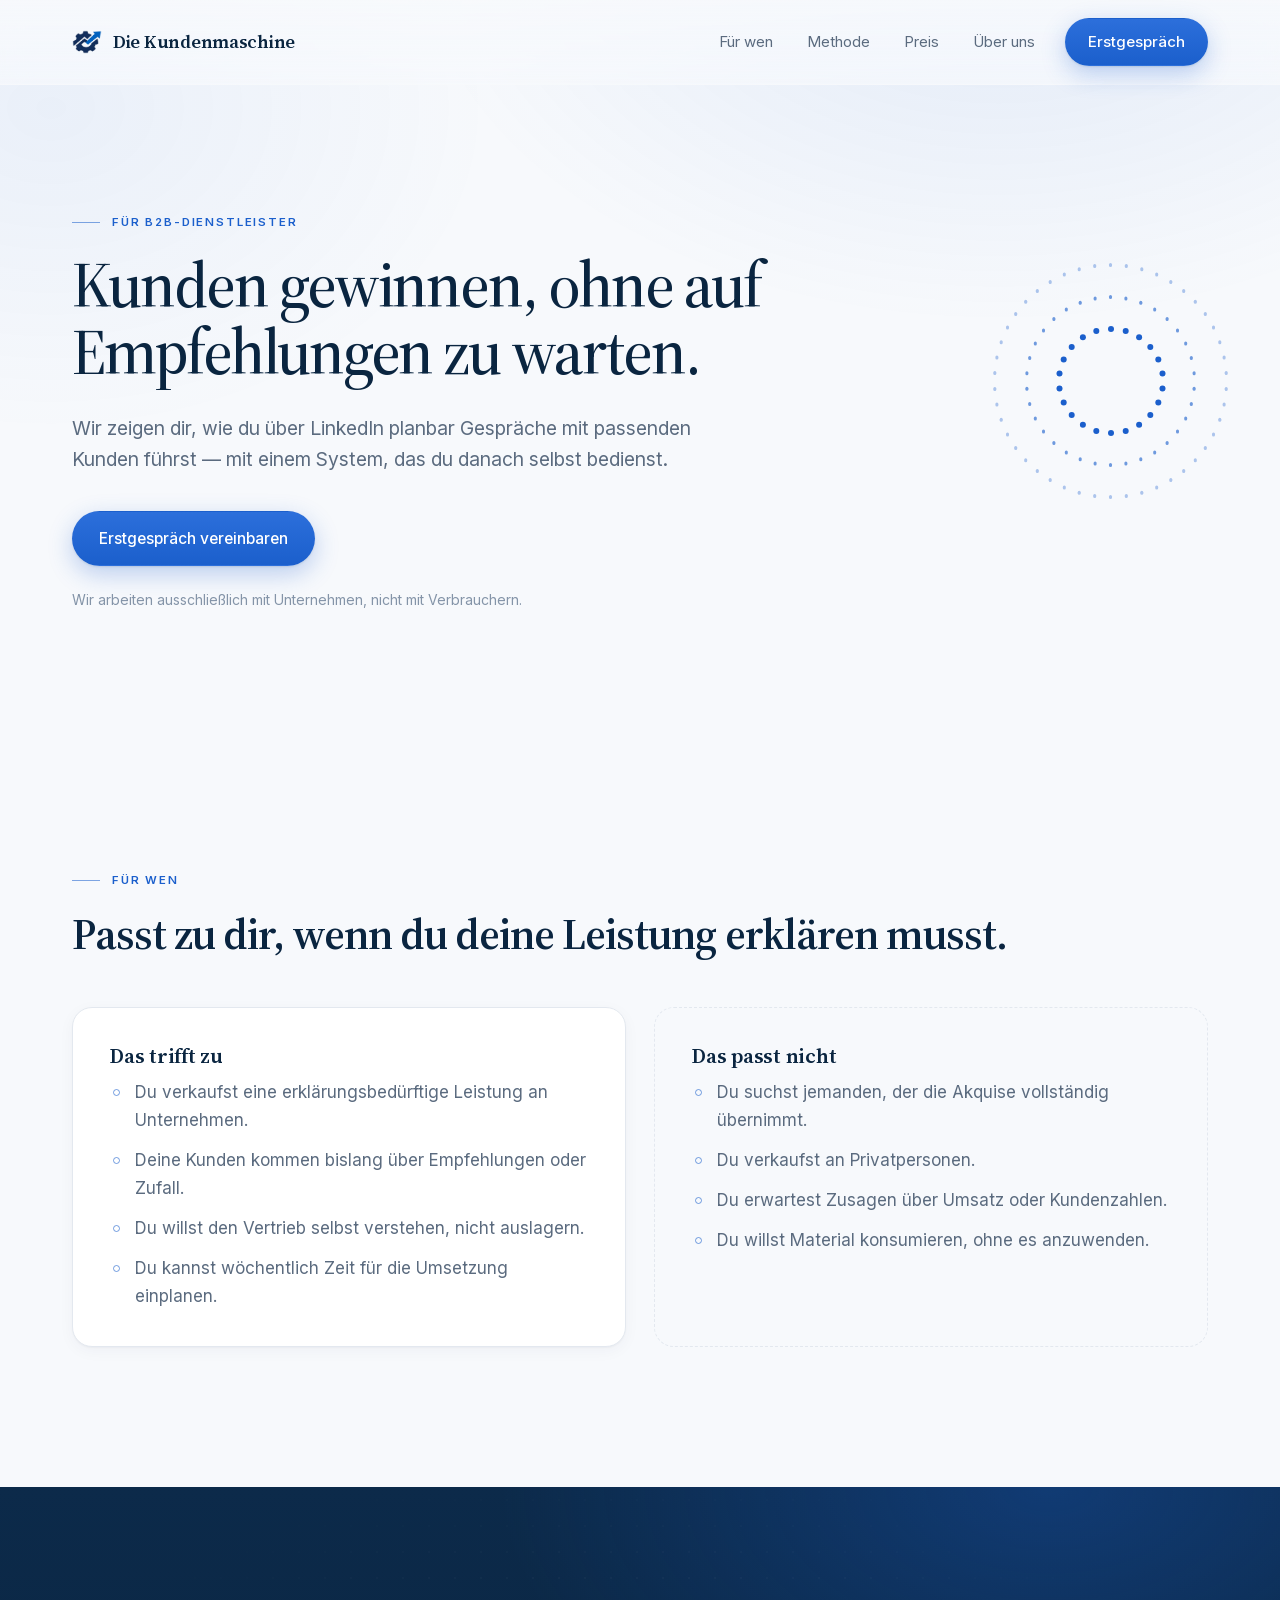
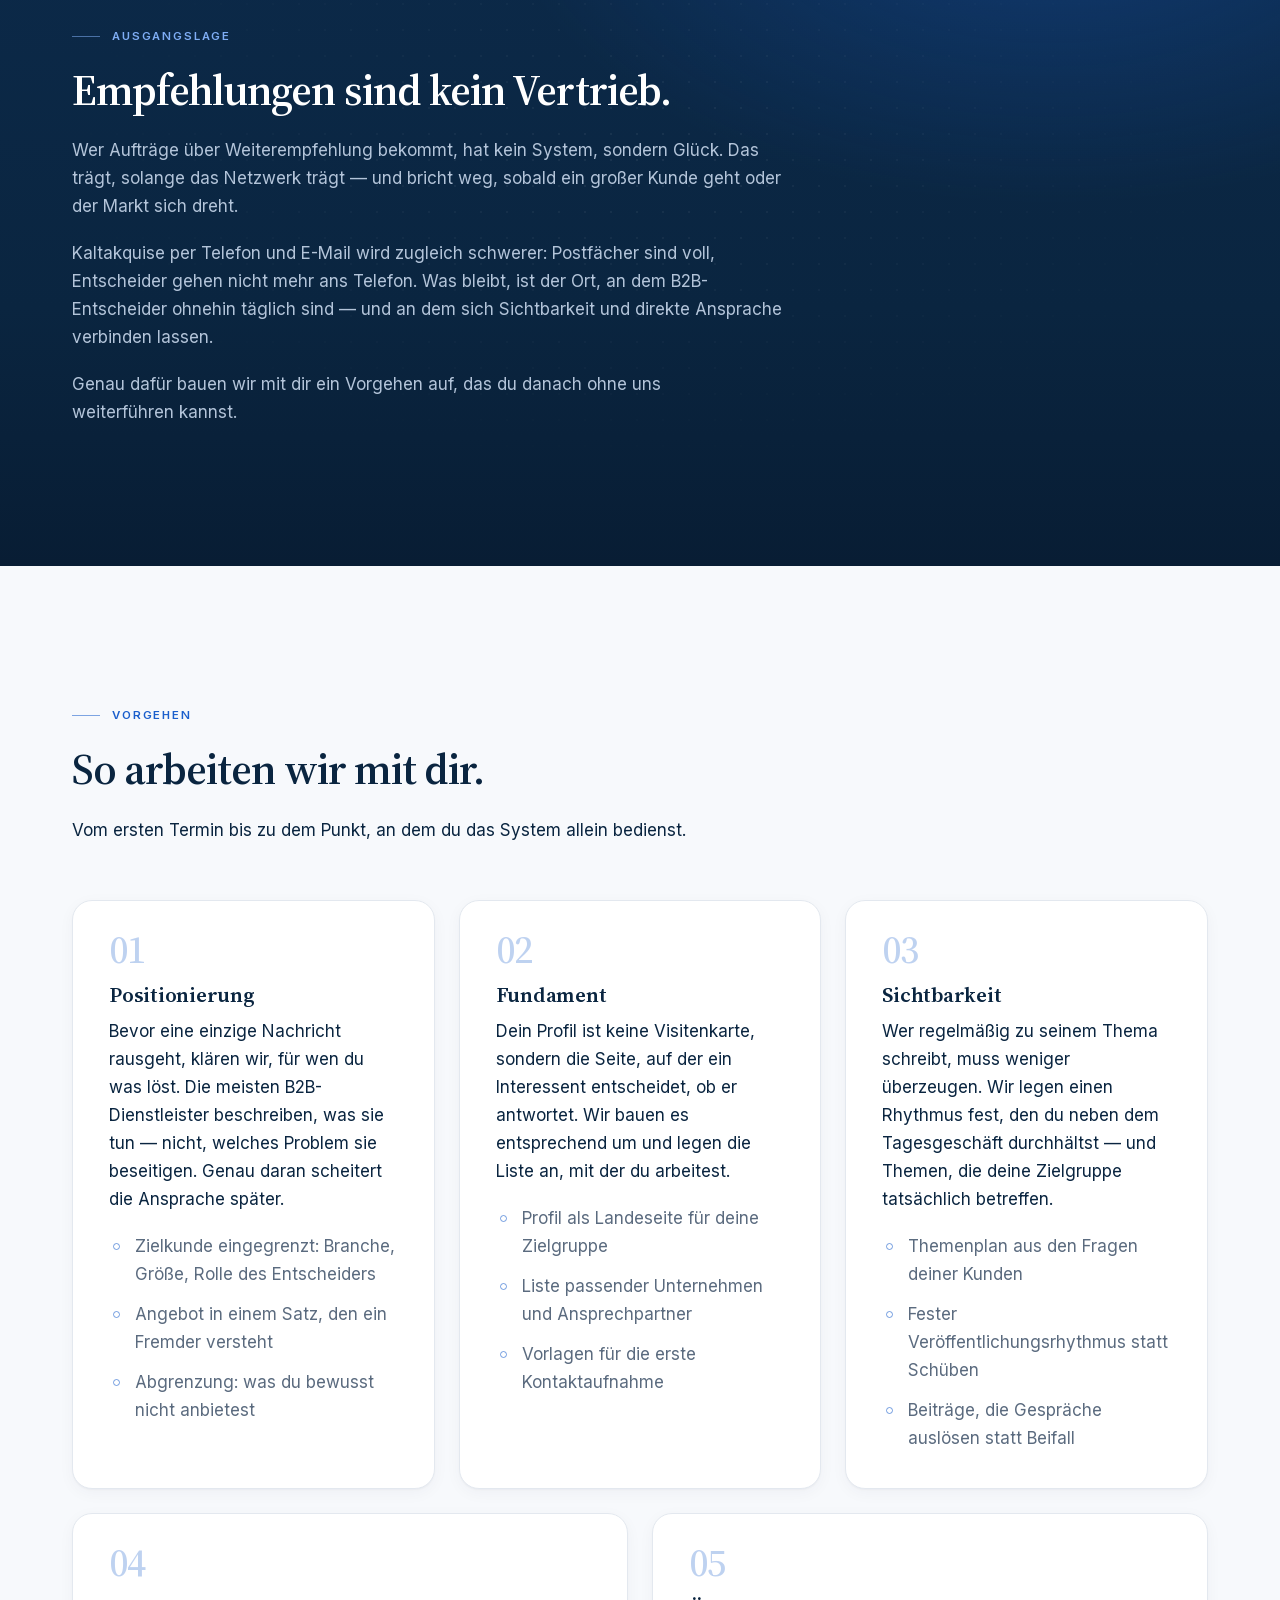
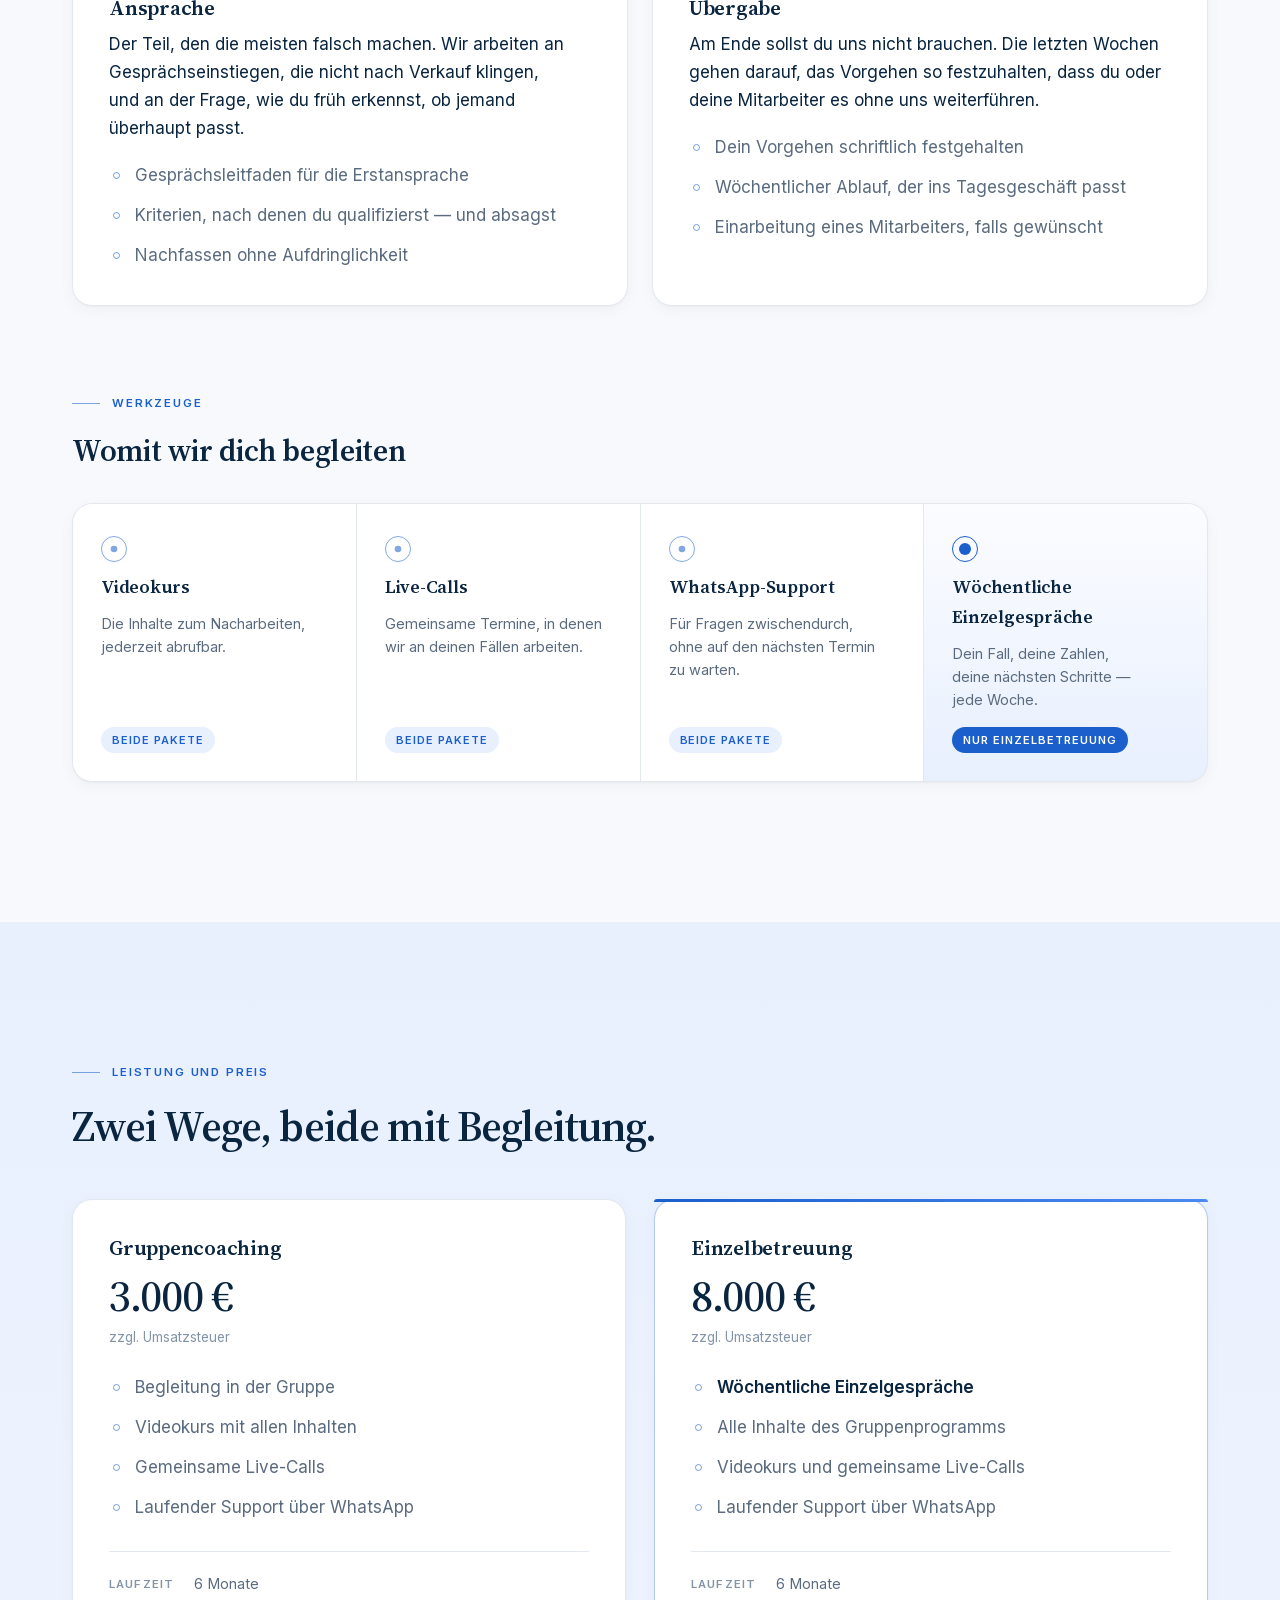
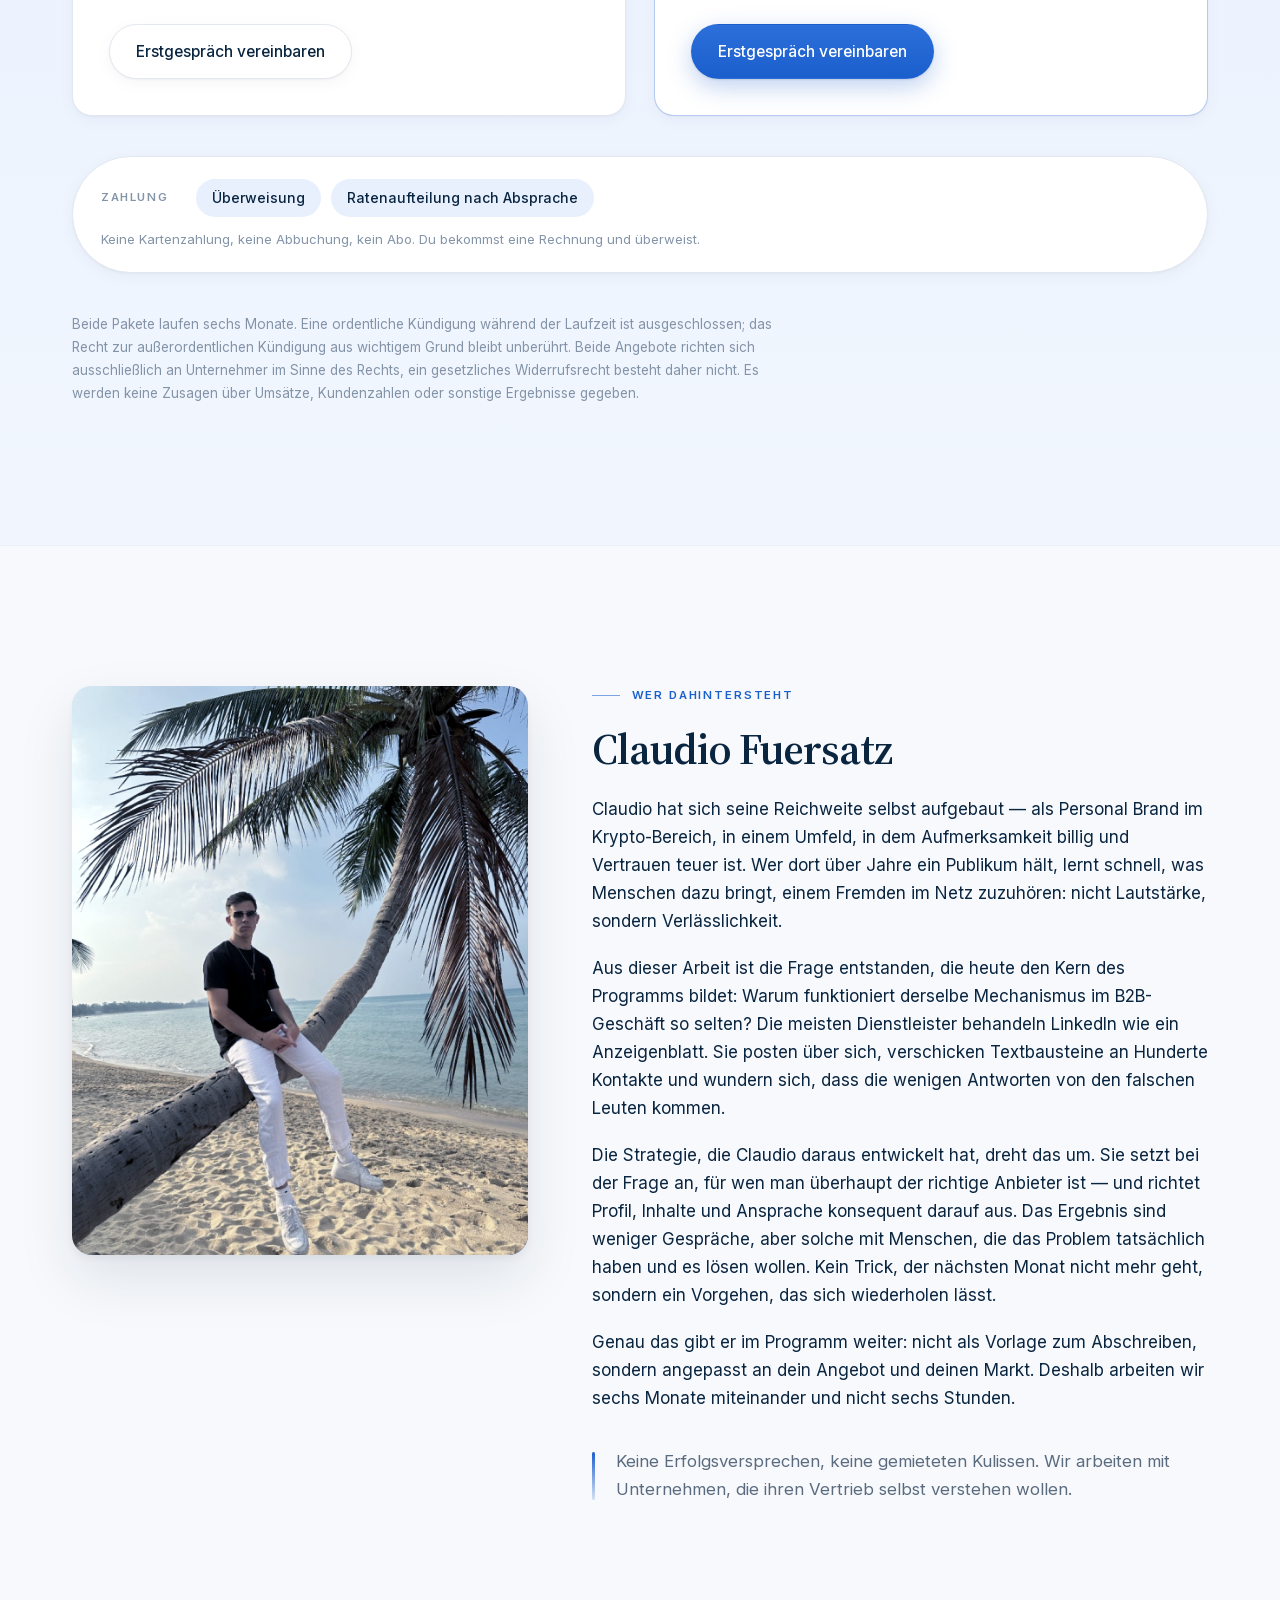
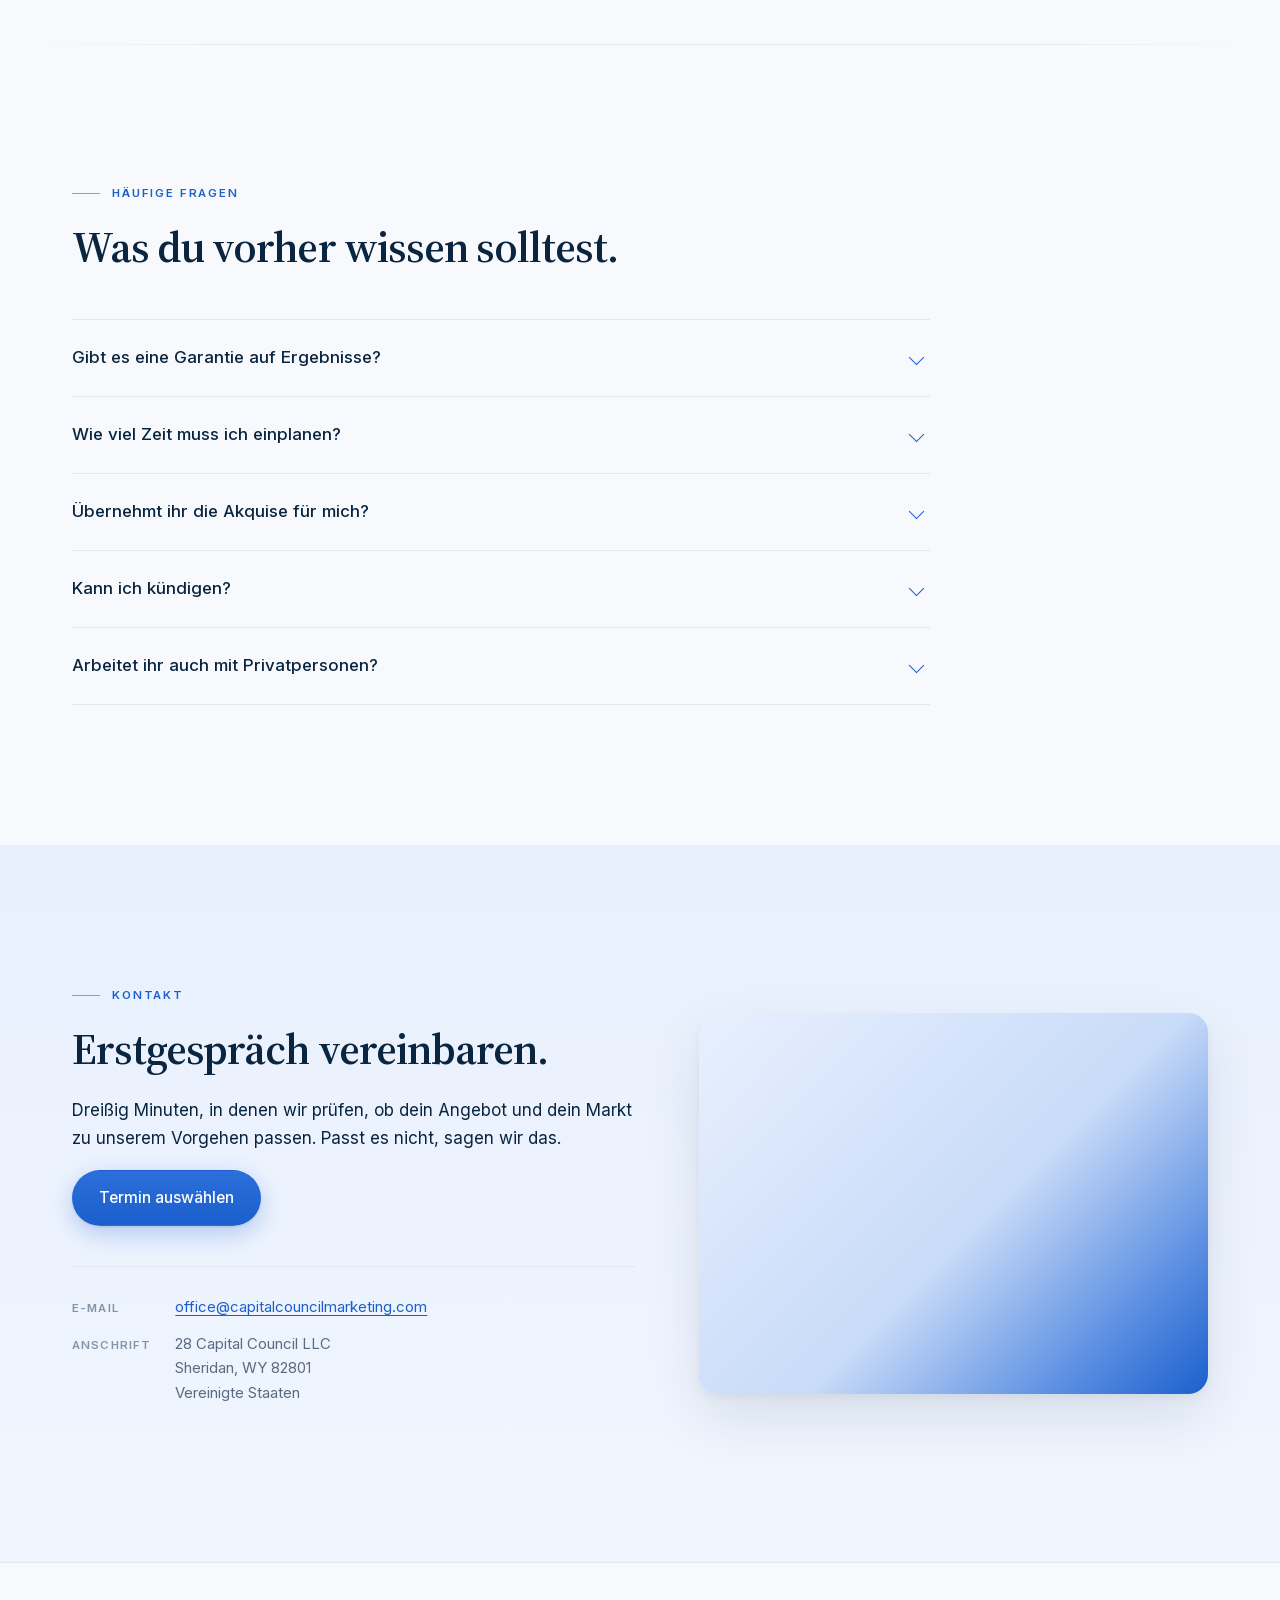
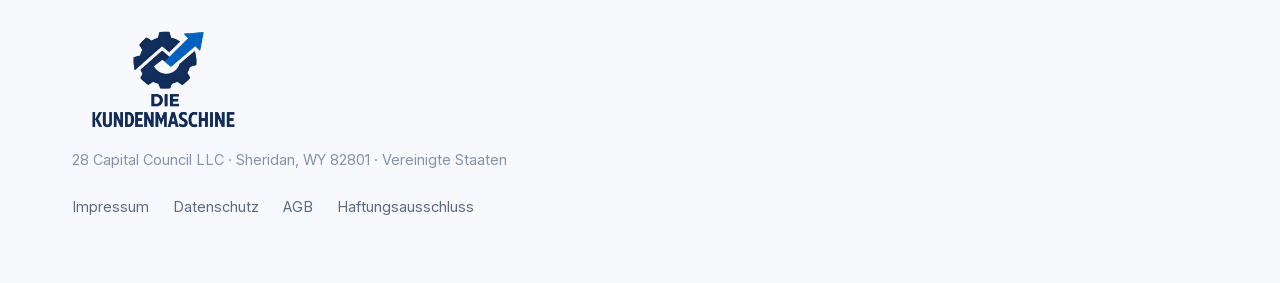
==== index.html @ e787b1be "Favicon aus dem Logo-Zahnrad bauen Statt des blauen Platzhalter-Quadrats jetzt das Zahnrad auf weiße" ====
<!DOCTYPE html>
<html lang="de">
<head>
<meta charset="utf-8">
<meta name="viewport" content="width=device-width, initial-scale=1.0">
<title>Die Kundenmaschine | Kunden über LinkedIn für B2B-Dienstleister</title>
<meta name="description" content="Wir zeigen B2B-Dienstleistern, Beratungen und Agenturen, wie sie über LinkedIn planbar Kunden gewinnen — als Gruppencoaching oder in der Einzelbetreuung.">
<link rel="icon" type="image/png" href="assets/img/favicon.png">
<link rel="apple-touch-icon" href="assets/img/apple-touch-icon.png">
<link rel="stylesheet" href="styles.css">
</head>
<body>

<header class="kopf">
  <div class="container kopf__inner">
    <a class="marke" href="/"><img class="marke__zeichen" src="assets/img/logo.png" alt="" width="314" height="260">Die Kundenmaschine</a>
    <nav class="nav">
      <a href="#fuer-wen">Für wen</a>
      <a href="#methode">Methode</a>
      <a href="#preis">Preis</a>
      <a href="#ueber-uns">Über uns</a>
      <a class="knopf knopf-primaer" href="#kontakt">Erstgespräch</a>
    </nav>
  </div>
</header>

<main>
  <section class="hero">
    <div class="container">
      <span class="hero__ring" aria-hidden="true"></span>
      <div class="hero__inner">
        <span class="label">Für B2B-Dienstleister</span>
        <h1>Kunden gewinnen, ohne auf Empfehlungen zu warten.</h1>
        <p class="hero__lead">Wir zeigen dir, wie du über LinkedIn planbar Gespräche mit
        passenden Kunden führst — mit einem System, das du danach selbst bedienst.</p>
        <a class="knopf knopf-primaer" href="#kontakt">Erstgespräch vereinbaren</a>
        <p class="hero__hinweis">Wir arbeiten ausschließlich mit Unternehmen, nicht mit
        Verbrauchern.</p>
      </div>
    </div>
  </section>

  <section class="abschnitt" id="fuer-wen">
    <div class="container">
      <span class="label">Für wen</span>
      <h2>Passt zu dir, wenn du deine Leistung erklären musst.</h2>
      <div class="raster-2">
        <div class="karte">
          <h3>Das trifft zu</h3>
          <ul class="liste">
            <li>Du verkaufst eine erklärungsbedürftige Leistung an Unternehmen.</li>
            <li>Deine Kunden kommen bislang über Empfehlungen oder Zufall.</li>
            <li>Du willst den Vertrieb selbst verstehen, nicht auslagern.</li>
            <li>Du kannst wöchentlich Zeit für die Umsetzung einplanen.</li>
          </ul>
        </div>
        <div class="karte karte--leise">
          <h3>Das passt nicht</h3>
          <ul class="liste">
            <li>Du suchst jemanden, der die Akquise vollständig übernimmt.</li>
            <li>Du verkaufst an Privatpersonen.</li>
            <li>Du erwartest Zusagen über Umsatz oder Kundenzahlen.</li>
            <li>Du willst Material konsumieren, ohne es anzuwenden.</li>
          </ul>
        </div>
      </div>
    </div>
  </section>

  <section class="abschnitt abschnitt--dunkel">
    <div class="container">
      <span class="label">Ausgangslage</span>
      <h2>Empfehlungen sind kein Vertrieb.</h2>
      <p>Wer Aufträge über Weiterempfehlung bekommt, hat kein System, sondern Glück. Das
      trägt, solange das Netzwerk trägt — und bricht weg, sobald ein großer Kunde geht oder
      der Markt sich dreht.</p>
      <p>Kaltakquise per Telefon und E-Mail wird zugleich schwerer: Postfächer sind voll,
      Entscheider gehen nicht mehr ans Telefon. Was bleibt, ist der Ort, an dem
      B2B-Entscheider ohnehin täglich sind — und an dem sich Sichtbarkeit und direkte
      Ansprache verbinden lassen.</p>
      <p>Genau dafür bauen wir mit dir ein Vorgehen auf, das du danach ohne uns
      weiterführen kannst.</p>
    </div>
  </section>

  <section class="abschnitt" id="methode">
    <div class="container">
      <span class="label">Vorgehen</span>
      <h2>So arbeiten wir mit dir.</h2>
      <p>Vom ersten Termin bis zu dem Punkt, an dem du das System allein bedienst.</p>
      <div class="phasen">
        <article class="karte phase">
          <span class="phase__nr">01</span>
          <h3>Positionierung</h3>
          <p>Bevor eine einzige Nachricht rausgeht, klären wir, für wen du was löst. Die
          meisten B2B-Dienstleister beschreiben, was sie tun — nicht, welches Problem sie
          beseitigen. Genau daran scheitert die Ansprache später.</p>
          <ul class="liste">
            <li>Zielkunde eingegrenzt: Branche, Größe, Rolle des Entscheiders</li>
            <li>Angebot in einem Satz, den ein Fremder versteht</li>
            <li>Abgrenzung: was du bewusst nicht anbietest</li>
          </ul>
        </article>
        <article class="karte phase">
          <span class="phase__nr">02</span>
          <h3>Fundament</h3>
          <p>Dein Profil ist keine Visitenkarte, sondern die Seite, auf der ein Interessent
          entscheidet, ob er antwortet. Wir bauen es entsprechend um und legen die Liste
          an, mit der du arbeitest.</p>
          <ul class="liste">
            <li>Profil als Landeseite für deine Zielgruppe</li>
            <li>Liste passender Unternehmen und Ansprechpartner</li>
            <li>Vorlagen für die erste Kontaktaufnahme</li>
          </ul>
        </article>
        <article class="karte phase">
          <span class="phase__nr">03</span>
          <h3>Sichtbarkeit</h3>
          <p>Wer regelmäßig zu seinem Thema schreibt, muss weniger überzeugen. Wir legen
          einen Rhythmus fest, den du neben dem Tagesgeschäft durchhältst — und Themen,
          die deine Zielgruppe tatsächlich betreffen.</p>
          <ul class="liste">
            <li>Themenplan aus den Fragen deiner Kunden</li>
            <li>Fester Veröffentlichungsrhythmus statt Schüben</li>
            <li>Beiträge, die Gespräche auslösen statt Beifall</li>
          </ul>
        </article>
        <article class="karte phase">
          <span class="phase__nr">04</span>
          <h3>Ansprache</h3>
          <p>Der Teil, den die meisten falsch machen. Wir arbeiten an Gesprächseinstiegen,
          die nicht nach Verkauf klingen, und an der Frage, wie du früh erkennst, ob
          jemand überhaupt passt.</p>
          <ul class="liste">
            <li>Gesprächsleitfaden für die Erstansprache</li>
            <li>Kriterien, nach denen du qualifizierst — und absagst</li>
            <li>Nachfassen ohne Aufdringlichkeit</li>
          </ul>
        </article>
        <article class="karte phase">
          <span class="phase__nr">05</span>
          <h3>Übergabe</h3>
          <p>Am Ende sollst du uns nicht brauchen. Die letzten Wochen gehen darauf, das
          Vorgehen so festzuhalten, dass du oder deine Mitarbeiter es ohne uns
          weiterführen.</p>
          <ul class="liste">
            <li>Dein Vorgehen schriftlich festgehalten</li>
            <li>Wöchentlicher Ablauf, der ins Tagesgeschäft passt</li>
            <li>Einarbeitung eines Mitarbeiters, falls gewünscht</li>
          </ul>
        </article>
      </div>
      <div class="begleitung">
        <div class="begleitung__kopf">
          <span class="label">Werkzeuge</span>
          <h3>Womit wir dich begleiten</h3>
        </div>
        <ul class="werkzeuge">
          <li class="werkzeug">
            <span class="werkzeug__mark" aria-hidden="true"></span>
            <h4>Videokurs</h4>
            <p>Die Inhalte zum Nacharbeiten, jederzeit abrufbar.</p>
            <span class="werkzeug__tag">beide Pakete</span>
          </li>
          <li class="werkzeug">
            <span class="werkzeug__mark" aria-hidden="true"></span>
            <h4>Live-Calls</h4>
            <p>Gemeinsame Termine, in denen wir an deinen Fällen arbeiten.</p>
            <span class="werkzeug__tag">beide Pakete</span>
          </li>
          <li class="werkzeug">
            <span class="werkzeug__mark" aria-hidden="true"></span>
            <h4>WhatsApp-Support</h4>
            <p>Für Fragen zwischendurch, ohne auf den nächsten Termin zu warten.</p>
            <span class="werkzeug__tag">beide Pakete</span>
          </li>
          <li class="werkzeug werkzeug--hervor">
            <span class="werkzeug__mark" aria-hidden="true"></span>
            <h4>Wöchentliche Einzelgespräche</h4>
            <p>Dein Fall, deine Zahlen, deine nächsten Schritte — jede Woche.</p>
            <span class="werkzeug__tag">nur Einzelbetreuung</span>
          </li>
        </ul>
      </div>
    </div>
  </section>

  <section class="abschnitt abschnitt--akzent" id="preis">
    <div class="container">
      <span class="label">Leistung und Preis</span>
      <h2>Zwei Wege, beide mit Begleitung.</h2>
      <div class="raster-2">
        <div class="karte paket">
          <h3>Gruppencoaching</h3>
          <p class="paket__preis">3.000 €</p>
          <p class="paket__hinweis">zzgl. Umsatzsteuer</p>
          <ul class="liste">
            <li>Begleitung in der Gruppe</li>
            <li>Videokurs mit allen Inhalten</li>
            <li>Gemeinsame Live-Calls</li>
            <li>Laufender Support über WhatsApp</li>
          </ul>
          <dl class="kondition">
            <dt>Laufzeit</dt><dd>6 Monate</dd>
          </dl>
          <a class="knopf" href="#kontakt">Erstgespräch vereinbaren</a>
        </div>
        <div class="karte paket paket--hervor">
          <h3>Einzelbetreuung</h3>
          <p class="paket__preis">8.000 €</p>
          <p class="paket__hinweis">zzgl. Umsatzsteuer</p>
          <ul class="liste">
            <li><strong>Wöchentliche Einzelgespräche</strong></li>
            <li>Alle Inhalte des Gruppenprogramms</li>
            <li>Videokurs und gemeinsame Live-Calls</li>
            <li>Laufender Support über WhatsApp</li>
          </ul>
          <dl class="kondition">
            <dt>Laufzeit</dt><dd>6 Monate</dd>
          </dl>
          <a class="knopf knopf-primaer" href="#kontakt">Erstgespräch vereinbaren</a>
        </div>
      </div>
      <div class="zahlung">
        <span class="zahlung__titel">Zahlung</span>
        <ul class="zahlung__wege">
          <li>Überweisung</li>
          <li>Ratenaufteilung nach Absprache</li>
        </ul>
        <p class="zahlung__hinweis">Keine Kartenzahlung, keine Abbuchung, kein Abo. Du
        bekommst eine Rechnung und überweist.</p>
      </div>
      <p class="preis__fuss">Beide Pakete laufen sechs Monate. Eine ordentliche Kündigung
    während der Laufzeit ist ausgeschlossen; das Recht zur außerordentlichen Kündigung aus
    wichtigem Grund bleibt unberührt. Beide Angebote richten sich ausschließlich an
    Unternehmer im Sinne des Rechts, ein gesetzliches Widerrufsrecht besteht daher nicht.
    Es werden keine Zusagen über Umsätze, Kundenzahlen oder sonstige Ergebnisse gegeben.</p>
    </div>
  </section>

  <section class="abschnitt" id="ueber-uns">
    <div class="container ueber__inner">
      <div class="bild ueber__bild">
        <img src="assets/img/claudio.png" alt="Claudio Fuersatz" width="1120" height="1400">
      </div>
      <div class="ueber__text">
        <span class="label">Wer dahintersteht</span>
        <h2>Claudio Fuersatz</h2>
        <p>Claudio hat sich seine Reichweite selbst aufgebaut — als Personal Brand im
        Krypto-Bereich, in einem Umfeld, in dem Aufmerksamkeit billig und Vertrauen teuer
        ist. Wer dort über Jahre ein Publikum hält, lernt schnell, was Menschen dazu bringt,
        einem Fremden im Netz zuzuhören: nicht Lautstärke, sondern Verlässlichkeit.</p>
        <p>Aus dieser Arbeit ist die Frage entstanden, die heute den Kern des Programms
        bildet: Warum funktioniert derselbe Mechanismus im B2B-Geschäft so selten? Die
        meisten Dienstleister behandeln LinkedIn wie ein Anzeigenblatt. Sie posten über
        sich, verschicken Textbausteine an Hunderte Kontakte und wundern sich, dass die
        wenigen Antworten von den falschen Leuten kommen.</p>
        <p>Die Strategie, die Claudio daraus entwickelt hat, dreht das um. Sie setzt bei der
        Frage an, für wen man überhaupt der richtige Anbieter ist — und richtet Profil,
        Inhalte und Ansprache konsequent darauf aus. Das Ergebnis sind weniger Gespräche,
        aber solche mit Menschen, die das Problem tatsächlich haben und es lösen wollen.
        Kein Trick, der nächsten Monat nicht mehr geht, sondern ein Vorgehen, das sich
        wiederholen lässt.</p>
        <p>Genau das gibt er im Programm weiter: nicht als Vorlage zum Abschreiben, sondern
        angepasst an dein Angebot und deinen Markt. Deshalb arbeiten wir sechs Monate
        miteinander und nicht sechs Stunden.</p>
        <p class="ueber__haltung">Keine Erfolgsversprechen, keine gemieteten Kulissen. Wir
        arbeiten mit Unternehmen, die ihren Vertrieb selbst verstehen wollen.</p>
      </div>
    </div>
  </section>

  <section class="abschnitt" id="faq">
    <div class="container">
      <span class="label">Häufige Fragen</span>
      <h2>Was du vorher wissen solltest.</h2>
      <div class="faq">
        <details class="faq__eintrag">
          <summary>Gibt es eine Garantie auf Ergebnisse?</summary>
          <p>Nein. Wir sichern Begleitung, Materialien und Erreichbarkeit zu — keine
          Umsätze, Kundenzahlen oder Reichweiten. Diese hängen von deinem Markt, deinem
          Angebot und deiner Umsetzung ab. Wer dir Umsatz garantiert, verkauft dir etwas
          anderes als Begleitung.</p>
        </details>
        <details class="faq__eintrag">
          <summary>Wie viel Zeit muss ich einplanen?</summary>
          <p>Die Umsetzung erfolgt durch dich. Ohne wöchentliche Arbeitszeit an deinem
          eigenen Vertrieb bringt das Programm nichts.</p>
        </details>
        <details class="faq__eintrag">
          <summary>Übernehmt ihr die Akquise für mich?</summary>
          <p>Nein. Wir bilden aus und begleiten. Wenn du eine Dienstleistung suchst, die
          dir Termine liefert, sind wir der falsche Anbieter.</p>
        </details>
        <details class="faq__eintrag">
          <summary>Kann ich kündigen?</summary>
          <p>Beide Pakete laufen sechs Monate. Eine ordentliche Kündigung während dieser
          Laufzeit ist ausgeschlossen — die Begleitung ist auf diesen Zeitraum ausgelegt und
          ergibt in Teilen keinen Sinn. Das Recht zur außerordentlichen Kündigung aus
          wichtigem Grund bleibt davon unberührt. Wenn du dich nicht sechs Monate binden
          willst, sag das im Erstgespräch — dann sind wir der falsche Anbieter.</p>
        </details>
        <details class="faq__eintrag">
          <summary>Arbeitet ihr auch mit Privatpersonen?</summary>
          <p>Nein. Unser Angebot richtet sich ausschließlich an Unternehmer im Sinne des
          Rechts. Ein gesetzliches Widerrufsrecht besteht daher nicht.</p>
        </details>
      </div>
    </div>
  </section>

  <section class="abschnitt abschnitt--akzent" id="kontakt">
    <div class="container kontakt__inner">
      <div>
        <span class="label">Kontakt</span>
        <h2>Erstgespräch vereinbaren.</h2>
        <p>Dreißig Minuten, in denen wir prüfen, ob dein Angebot und dein Markt zu unserem
        Vorgehen passen. Passt es nicht, sagen wir das.</p>
        <a class="knopf knopf-primaer" href="https://calendly.com/d/dv5p-69t-5jx"
           target="_blank" rel="noopener noreferrer">Termin auswählen</a>
        <dl class="kontakt__daten">
          <dt>E-Mail</dt>
          <dd><a href="mailto:office@capitalcouncilmarketing.com">office@capitalcouncilmarketing.com</a></dd>
          <dt>Anschrift</dt>
          <dd>28 Capital Council LLC<br>Sheridan, WY 82801<br>Vereinigte Staaten</dd>
        </dl>
      </div>
      <div class="bild kontakt__bild"></div>
    </div>
  </section>
</main>

<footer class="fuss">
  <div class="container">
    <img class="fuss__logo" src="assets/img/logo-voll.png" alt="Die Kundenmaschine" width="720" height="404">
    <p class="fuss__traeger">28 Capital Council LLC · Sheridan, WY 82801 · Vereinigte Staaten</p>
    <nav class="fuss__links">
      <a href="impressum.html">Impressum</a>
      <a href="datenschutz.html">Datenschutz</a>
      <a href="agb.html">AGB</a>
      <a href="haftungsausschluss.html">Haftungsausschluss</a>
    </nav>
  </div>
</footer>

</body>
</html>
---- styles.css ----
@import url("./assets/fonts/fonts.css");

/* ============================================================
   Growth Lab Blueprint — Designsystem
   Siehe DESIGN.md. Tokens zuerst, dann Grundlagen, dann Bausteine,
   dann Abschnitte, zuletzt Bewegung.
   ============================================================ */

:root {
  --bg: #F7F9FC;
  --flaeche: #FFFFFF;
  --rand: #E3E8EF;
  --text: #0A2540;
  --text-leise: #5B6B7F;
  --primaer: #1B5FCC;
  --akzent: #E8F0FE;

  /* Abgeleitete Töne für Tiefe. Nicht neu erfunden, sondern
     Abstufungen der sieben Grundfarben. */
  --primaer-dunkel: #164FA8;
  --rand-zart: #EDF1F7;
  --text-sehr-leise: #8494A8;

  --breite: 1200px;
  --breite-schmal: 68ch;
  --abstand-abschnitt: 140px;
  --radius: 12px;
  --radius-gross: 20px;
  --radius-pill: 999px;

  --schatten-zart: 0 1px 2px rgba(10, 37, 64, 0.04),
                   0 4px 16px rgba(10, 37, 64, 0.04);
  --schatten-mittel: 0 2px 4px rgba(10, 37, 64, 0.04),
                     0 12px 32px rgba(10, 37, 64, 0.07);
  --schatten-tief: 0 4px 8px rgba(10, 37, 64, 0.05),
                   0 24px 56px rgba(10, 37, 64, 0.10);

  --zeit: 0.4s;
  --kurve: cubic-bezier(0.22, 1, 0.36, 1);
}

*, *::before, *::after { box-sizing: border-box; }

html { scroll-behavior: smooth; }

body {
  margin: 0;
  background: var(--bg);
  color: var(--text);
  font-family: "Inter", system-ui, sans-serif;
  font-size: 17px;
  line-height: 1.65;
  -webkit-font-smoothing: antialiased;
  text-rendering: optimizeLegibility;
  overflow-x: hidden;
}

/* Ruhiger Lichtschein im Hintergrund. Ersetzt die frühere leere
   Fläche durch Tiefe, ohne vom Text abzulenken. */
body::before {
  content: "";
  position: fixed;
  inset: 0;
  z-index: -1;
  pointer-events: none;
  background:
    radial-gradient(60rem 40rem at 78% -8%, rgba(27, 95, 204, 0.10), transparent 62%),
    radial-gradient(46rem 34rem at 4% 12%, rgba(27, 95, 204, 0.06), transparent 60%);
}

h1, h2, h3 {
  font-family: "Source Serif 4", Georgia, serif;
  font-weight: 600;
  line-height: 1.12;
  letter-spacing: -0.022em;
  margin: 0 0 0.5em;
  text-wrap: balance;
}

h1 {
  font-size: clamp(2.6rem, 5vw, 4.1rem);
  line-height: 1.04;
  letter-spacing: -0.032em;
  font-weight: 500;
}

h2 { font-size: clamp(1.9rem, 3.4vw, 2.85rem); }
h3 { font-size: 1.3rem; letter-spacing: -0.012em; }

p { margin: 0 0 1.1em; max-width: 65ch; text-wrap: pretty; }
p:last-child { margin-bottom: 0; }

a { color: var(--primaer); text-underline-offset: 3px; }

strong { font-weight: 600; color: var(--text); }

::selection { background: var(--akzent); color: var(--text); }

:focus-visible {
  outline: 2px solid var(--primaer);
  outline-offset: 3px;
  border-radius: 4px;
}

/* ---------- Bausteine ---------- */

.container {
  width: 100%;
  max-width: var(--breite);
  margin: 0 auto;
  padding: 0 32px;
}

.abschnitt {
  padding: var(--abstand-abschnitt) 0;
  position: relative;
}

/* Haarlinie zwischen den Abschnitten, die zu den Rändern hin ausläuft.
   Gliedert, ohne wie ein Kasten zu wirken. */
.abschnitt + .abschnitt::before {
  content: "";
  position: absolute;
  top: 0;
  left: 50%;
  transform: translateX(-50%);
  width: min(var(--breite), calc(100% - 64px));
  height: 1px;
  background: linear-gradient(90deg, transparent, var(--rand) 18%, var(--rand) 82%, transparent);
}

.abschnitt--akzent {
  background: linear-gradient(180deg, var(--akzent), #F1F6FE);
  border-block: 1px solid var(--rand-zart);
}

/* Dunkler Kontrapunkt. Bricht die durchgehend helle Fläche auf und gibt
   der Seite Rhythmus — bewusst genau einmal eingesetzt. */
.abschnitt--dunkel {
  background:
    radial-gradient(52rem 30rem at 82% 0%, rgba(27, 95, 204, 0.32), transparent 66%),
    linear-gradient(180deg, #0C2A4A, var(--text) 62%, #081D34);
  color: #C7D5E6;
  overflow: hidden;
}

.abschnitt--dunkel h2 { color: #FFFFFF; }
.abschnitt--dunkel p { color: #B3C4D9; }
.abschnitt--dunkel .label { color: #7FAEF5; }
.abschnitt--dunkel .label::before { background: #7FAEF5; }

/* Feines Punktraster als Textur — nur im dunklen Abschnitt sichtbar. */
.abschnitt--dunkel::after {
  content: "";
  position: absolute;
  inset: 0;
  pointer-events: none;
  background-image: radial-gradient(rgba(255, 255, 255, 0.10) 1px, transparent 1px);
  background-size: 26px 26px;
  mask-image: radial-gradient(60% 60% at 50% 40%, #000, transparent 78%);
  -webkit-mask-image: radial-gradient(60% 60% at 50% 40%, #000, transparent 78%);
  opacity: 0.6;
}

.abschnitt--akzent + .abschnitt::before,
.abschnitt--akzent::before,
.abschnitt--dunkel + .abschnitt::before,
.abschnitt--dunkel::before { display: none; }

/* Versal-Label mit vorangestellter Linie — die Wegmarke der Seite. */
.label {
  display: flex;
  align-items: center;
  gap: 12px;
  font-size: 11.5px;
  font-weight: 600;
  letter-spacing: 0.16em;
  text-transform: uppercase;
  color: var(--primaer);
  margin-bottom: 20px;
}

.label::before {
  content: "";
  width: 28px;
  height: 1px;
  background: var(--primaer);
  flex: none;
  opacity: 0.55;
}

.knopf {
  display: inline-flex;
  align-items: center;
  gap: 10px;
  padding: 14px 26px;
  border-radius: var(--radius-pill);
  border: 1px solid var(--rand);
  background: var(--flaeche);
  color: var(--text);
  text-decoration: none;
  font-weight: 500;
  font-size: 15.5px;
  box-shadow: var(--schatten-zart);
  transition: transform var(--zeit) var(--kurve),
              box-shadow var(--zeit) var(--kurve),
              border-color var(--zeit) var(--kurve),
              background var(--zeit) var(--kurve);
}

.knopf:hover {
  border-color: var(--primaer);
  transform: translateY(-2px);
  box-shadow: var(--schatten-mittel);
}

.knopf-primaer {
  background: linear-gradient(180deg, #2C6FDB, var(--primaer));
  border-color: transparent;
  color: #fff;
  box-shadow: 0 1px 2px rgba(10, 37, 64, 0.10),
              0 8px 24px rgba(27, 95, 204, 0.28);
}

.knopf-primaer:hover {
  background: linear-gradient(180deg, var(--primaer), var(--primaer-dunkel));
  border-color: transparent;
  box-shadow: 0 2px 4px rgba(10, 37, 64, 0.12),
              0 16px 40px rgba(27, 95, 204, 0.34);
}

.karte {
  position: relative;
  background: var(--flaeche);
  border: 1px solid var(--rand);
  border-radius: var(--radius-gross);
  padding: 36px;
  box-shadow: var(--schatten-zart);
  transition: transform var(--zeit) var(--kurve),
              box-shadow var(--zeit) var(--kurve),
              border-color var(--zeit) var(--kurve);
}

.karte:hover {
  transform: translateY(-3px);
  box-shadow: var(--schatten-mittel);
  border-color: #D3DCE9;
}

.karte--leise {
  background: transparent;
  box-shadow: none;
  border-style: dashed;
}

.karte--leise:hover { box-shadow: none; }

.liste { margin: 0; padding: 0; list-style: none; }

.liste li {
  position: relative;
  padding-left: 26px;
  margin-bottom: 12px;
  color: var(--text-leise);
}

.liste li::before {
  content: "";
  position: absolute;
  left: 4px;
  top: 0.66em;
  width: 7px;
  height: 7px;
  border-radius: 50%;
  border: 1.5px solid var(--primaer);
  opacity: 0.6;
}

.liste li:last-child { margin-bottom: 0; }

/* Bildflächen. Der Verlauf ist die Rückfallebene, solange ein Foto fehlt;
   die Überlagerung eint Aufnahmen verschiedener Herkunft zu einer Serie. */
.bild {
  position: relative;
  overflow: hidden;
  border-radius: var(--radius-gross);
  background: linear-gradient(135deg, var(--akzent) 0%, #C9DBF7 55%, var(--primaer) 100%);
  box-shadow: var(--schatten-tief);
}

.bild img {
  display: block;
  width: 100%;
  height: 100%;
  object-fit: cover;
  filter: saturate(0.72) contrast(1.03);
}

.bild::after {
  content: "";
  position: absolute;
  inset: 0;
  background: var(--primaer);
  opacity: 0.16;
  mix-blend-mode: color;
  pointer-events: none;
}

.raster-2 {
  display: grid;
  grid-template-columns: 1fr 1fr;
  gap: 28px;
  margin-top: 48px;
}

/* ---------- Kopf ---------- */

.kopf {
  position: sticky;
  top: 0;
  z-index: 20;
  padding: 14px 0;
  background: linear-gradient(180deg, rgba(247, 249, 252, 0.92), rgba(247, 249, 252, 0.72));
  backdrop-filter: blur(14px) saturate(1.4);
  -webkit-backdrop-filter: blur(14px) saturate(1.4);
  border-bottom: 1px solid transparent;
  transition: border-color var(--zeit) var(--kurve);
}

.kopf__inner {
  display: flex;
  align-items: center;
  justify-content: space-between;
  gap: 24px;
  height: 56px;
}

.marke {
  display: inline-flex;
  align-items: center;
  font-family: "Source Serif 4", Georgia, serif;
  font-weight: 600;
  font-size: 1.14rem;
  letter-spacing: -0.015em;
  color: var(--text);
  text-decoration: none;
  white-space: nowrap;
}

.nav { display: flex; align-items: center; gap: 6px; }

.nav a {
  position: relative;
  color: var(--text-leise);
  text-decoration: none;
  font-size: 15px;
  padding: 9px 14px;
  border-radius: var(--radius-pill);
  transition: color var(--zeit) var(--kurve), background var(--zeit) var(--kurve);
}

.nav a:hover { color: var(--text); background: rgba(10, 37, 64, 0.045); }

.nav .knopf { margin-left: 10px; color: #fff; padding: 11px 22px; }
.nav .knopf:hover { background: linear-gradient(180deg, var(--primaer), var(--primaer-dunkel)); }

/* ---------- Hero ---------- */

.hero {
  overflow: hidden;
  padding: clamp(72px, 11vw, 128px) 0 clamp(80px, 10vw, 120px);
  position: relative;
}

.hero__inner { max-width: 46rem; position: relative; z-index: 1; }
/* Punkt-Ring neben der Hero-Ueberschrift: drei konzentrische Ringe aus
   102 einzelnen Punkten, die versetzt atmen. Gebaut aus box-shadow-Kopien
   eines winzigen Quadrats — kein Bild, keine zusaetzliche Anfrage. */
.hero__ring {
  position: absolute;
  right: clamp(132px, 13vw, 240px);
  top: 50%;
  width: 6px;
  height: 6px;
  margin-top: -30px;
  border-radius: 50%;
  color: var(--primaer);
  pointer-events: none;
  box-shadow:
    0.0px -52.0px 0 0 currentColor,
    14.7px -49.9px 0 0 currentColor,
    28.1px -43.7px 0 0 currentColor,
    39.3px -34.1px 0 0 currentColor,
    47.3px -21.6px 0 0 currentColor,
    51.5px -7.4px 0 0 currentColor,
    51.5px 7.4px 0 0 currentColor,
    47.3px 21.6px 0 0 currentColor,
    39.3px 34.1px 0 0 currentColor,
    28.1px 43.7px 0 0 currentColor,
    14.7px 49.9px 0 0 currentColor,
    0.0px 52.0px 0 0 currentColor,
    -14.7px 49.9px 0 0 currentColor,
    -28.1px 43.7px 0 0 currentColor,
    -39.3px 34.1px 0 0 currentColor,
    -47.3px 21.6px 0 0 currentColor,
    -51.5px 7.4px 0 0 currentColor,
    -51.5px -7.4px 0 0 currentColor,
    -47.3px -21.6px 0 0 currentColor,
    -39.3px -34.1px 0 0 currentColor,
    -28.1px -43.7px 0 0 currentColor,
    -14.7px -49.9px 0 0 currentColor;
  animation: ringatmen 5.2s var(--kurve) infinite;
}

.hero__ring::before,
.hero__ring::after {
  content: "";
  position: absolute;
  left: 50%;
  top: 50%;
  width: 3.4px;
  height: 3.4px;
  margin: -1.7px 0 0 -1.7px;
  border-radius: 50%;
  transform-origin: center;
}

.hero__ring::before {
  opacity: 0.62;
  box-shadow:
    0.0px -84.0px 0 0 currentColor,
    15.4px -82.6px 0 0 currentColor,
    30.3px -78.3px 0 0 currentColor,
    44.2px -71.4px 0 0 currentColor,
    56.6px -62.1px 0 0 currentColor,
    67.0px -50.6px 0 0 currentColor,
    75.2px -37.4px 0 0 currentColor,
    80.8px -23.0px 0 0 currentColor,
    83.6px -7.8px 0 0 currentColor,
    83.6px 7.8px 0 0 currentColor,
    80.8px 23.0px 0 0 currentColor,
    75.2px 37.4px 0 0 currentColor,
    67.0px 50.6px 0 0 currentColor,
    56.6px 62.1px 0 0 currentColor,
    44.2px 71.4px 0 0 currentColor,
    30.3px 78.3px 0 0 currentColor,
    15.4px 82.6px 0 0 currentColor,
    0.0px 84.0px 0 0 currentColor,
    -15.4px 82.6px 0 0 currentColor,
    -30.3px 78.3px 0 0 currentColor,
    -44.2px 71.4px 0 0 currentColor,
    -56.6px 62.1px 0 0 currentColor,
    -67.0px 50.6px 0 0 currentColor,
    -75.2px 37.4px 0 0 currentColor,
    -80.8px 23.0px 0 0 currentColor,
    -83.6px 7.8px 0 0 currentColor,
    -83.6px -7.8px 0 0 currentColor,
    -80.8px -23.0px 0 0 currentColor,
    -75.2px -37.4px 0 0 currentColor,
    -67.0px -50.6px 0 0 currentColor,
    -56.6px -62.1px 0 0 currentColor,
    -44.2px -71.4px 0 0 currentColor,
    -30.3px -78.3px 0 0 currentColor,
    -15.4px -82.6px 0 0 currentColor;
  animation: ringatmen 5.2s var(--kurve) 0.7s infinite;
}

.hero__ring::after {
  opacity: 0.34;
  box-shadow:
    0.0px -116.0px 0 0 currentColor,
    15.8px -114.9px 0 0 currentColor,
    31.3px -111.7px 0 0 currentColor,
    46.2px -106.4px 0 0 currentColor,
    60.3px -99.1px 0 0 currentColor,
    73.2px -90.0px 0 0 currentColor,
    84.8px -79.2px 0 0 currentColor,
    94.8px -66.9px 0 0 currentColor,
    103.0px -53.4px 0 0 currentColor,
    109.3px -38.8px 0 0 currentColor,
    113.6px -23.6px 0 0 currentColor,
    115.7px -7.9px 0 0 currentColor,
    115.7px 7.9px 0 0 currentColor,
    113.6px 23.6px 0 0 currentColor,
    109.3px 38.8px 0 0 currentColor,
    103.0px 53.4px 0 0 currentColor,
    94.8px 66.9px 0 0 currentColor,
    84.8px 79.2px 0 0 currentColor,
    73.2px 90.0px 0 0 currentColor,
    60.3px 99.1px 0 0 currentColor,
    46.2px 106.4px 0 0 currentColor,
    31.3px 111.7px 0 0 currentColor,
    15.8px 114.9px 0 0 currentColor,
    0.0px 116.0px 0 0 currentColor,
    -15.8px 114.9px 0 0 currentColor,
    -31.3px 111.7px 0 0 currentColor,
    -46.2px 106.4px 0 0 currentColor,
    -60.3px 99.1px 0 0 currentColor,
    -73.2px 90.0px 0 0 currentColor,
    -84.8px 79.2px 0 0 currentColor,
    -94.8px 66.9px 0 0 currentColor,
    -103.0px 53.4px 0 0 currentColor,
    -109.3px 38.8px 0 0 currentColor,
    -113.6px 23.6px 0 0 currentColor,
    -115.7px 7.9px 0 0 currentColor,
    -115.7px -7.9px 0 0 currentColor,
    -113.6px -23.6px 0 0 currentColor,
    -109.3px -38.8px 0 0 currentColor,
    -103.0px -53.4px 0 0 currentColor,
    -94.8px -66.9px 0 0 currentColor,
    -84.8px -79.2px 0 0 currentColor,
    -73.2px -90.0px 0 0 currentColor,
    -60.3px -99.1px 0 0 currentColor,
    -46.2px -106.4px 0 0 currentColor,
    -31.3px -111.7px 0 0 currentColor,
    -15.8px -114.9px 0 0 currentColor;
  animation: ringatmen 5.2s var(--kurve) 1.4s infinite;
}

@keyframes ringatmen {
  0%, 100% { transform: scale(0.94); opacity: 0.5; }
  46%      { transform: scale(1.06); opacity: 1; }
}


.hero h1 { margin-bottom: 28px; }

.hero__lead {
  font-size: clamp(1.08rem, 1.5vw, 1.28rem);
  line-height: 1.6;
  color: var(--text-leise);
  max-width: 40rem;
  margin-bottom: 36px;
}

.hero__hinweis {
  font-size: 14px;
  color: var(--text-sehr-leise);
  margin-top: 22px;
}

/* ---------- Methode ---------- */

/* Fünf Phasen auf sechs Spalten: drei oben, zwei breitere unten.
   So bleibt keine Lücke am Reihenende. */
.phasen {
  display: grid;
  grid-template-columns: repeat(6, 1fr);
  gap: 24px;
  margin: 56px 0;
}

.phase { grid-column: span 2; padding-top: 30px; }
.phase:nth-child(4), .phase:nth-child(5) { grid-column: span 3; }

.phase__nr {
  display: block;
  font-family: "Source Serif 4", Georgia, serif;
  font-size: 2.4rem;
  font-weight: 500;
  line-height: 1;
  letter-spacing: -0.03em;
  color: var(--primaer);
  opacity: 0.28;
  margin-bottom: 14px;
  transition: opacity var(--zeit) var(--kurve);
}

.phase:hover .phase__nr { opacity: 0.7; }

.methode__bild { aspect-ratio: 16 / 7; margin-top: 56px; }

.begleitung { margin-top: 88px; }

.begleitung__kopf { margin-bottom: 36px; }
.begleitung__kopf h3 { font-size: clamp(1.5rem, 2.4vw, 2rem); margin: 0; }

/* Werkzeuge als eigenständiges Raster mit gemeinsamen Trennlinien.
   Kein Kasten je Eintrag — die Linien tragen die Ordnung. */
.werkzeuge {
  display: grid;
  grid-template-columns: repeat(4, 1fr);
  gap: 1px;
  margin: 0;
  padding: 0;
  list-style: none;
  background: var(--rand);
  border: 1px solid var(--rand);
  border-radius: var(--radius-gross);
  overflow: hidden;
  box-shadow: var(--schatten-zart);
}

.werkzeug {
  position: relative;
  display: flex;
  flex-direction: column;
  gap: 10px;
  padding: 32px 28px 28px;
  background: var(--flaeche);
  transition: background var(--zeit) var(--kurve);
}

.werkzeug:hover { background: #FCFDFF; }

.werkzeug h4 {
  font-family: "Source Serif 4", Georgia, serif;
  font-size: 1.12rem;
  font-weight: 600;
  letter-spacing: -0.012em;
  margin: 0;
  color: var(--text);
}

.werkzeug p {
  margin: 0;
  font-size: 14.5px;
  line-height: 1.6;
  color: var(--text-leise);
  flex: 1;
}

/* Kleine Bildmarke je Werkzeug: konzentrische Ringe, die beim
   Überfahren aufgehen. */
.werkzeug__mark {
  width: 26px;
  height: 26px;
  border-radius: 50%;
  border: 1.5px solid var(--primaer);
  position: relative;
  opacity: 0.55;
  transition: opacity var(--zeit) var(--kurve);
}

.werkzeug__mark::after {
  content: "";
  position: absolute;
  inset: 6px;
  border-radius: 50%;
  background: var(--primaer);
  transform: scale(0.55);
  transition: transform var(--zeit) var(--kurve);
}

.werkzeug:hover .werkzeug__mark { opacity: 1; }
.werkzeug:hover .werkzeug__mark::after { transform: scale(1); }

.werkzeug__tag {
  align-self: flex-start;
  margin-top: 6px;
  padding: 4px 11px;
  border-radius: var(--radius-pill);
  background: var(--akzent);
  color: var(--primaer);
  font-size: 11px;
  font-weight: 600;
  letter-spacing: 0.09em;
  text-transform: uppercase;
}

.werkzeug--hervor { background: linear-gradient(180deg, #FBFCFF, var(--akzent)); }
.werkzeug--hervor:hover { background: linear-gradient(180deg, #FFFFFF, var(--akzent)); }
.werkzeug--hervor .werkzeug__mark { opacity: 1; }
.werkzeug--hervor .werkzeug__mark::after { transform: scale(1); }
.werkzeug--hervor .werkzeug__tag { background: var(--primaer); color: #fff; }

/* ---------- Preis ---------- */

.paket { display: flex; flex-direction: column; }

.paket--hervor { border-color: rgba(27, 95, 204, 0.32); }

.paket--hervor::before {
  content: "";
  position: absolute;
  inset: -1px -1px auto;
  height: 3px;
  border-radius: var(--radius-gross) var(--radius-gross) 0 0;
  background: linear-gradient(90deg, var(--primaer), #4C8AF0);
}

.paket__preis {
  font-family: "Source Serif 4", Georgia, serif;
  font-size: 2.8rem;
  font-weight: 500;
  letter-spacing: -0.03em;
  line-height: 1;
  margin: 4px 0 0;
}

.paket__hinweis {
  color: var(--text-sehr-leise);
  font-size: 13.5px;
  margin: 8px 0 24px;
}

.paket .liste { margin-bottom: 26px; }
.paket .knopf { margin-top: auto; align-self: flex-start; }

.kondition {
  display: grid;
  grid-template-columns: auto 1fr;
  gap: 8px 20px;
  border-top: 1px solid var(--rand);
  padding-top: 20px;
  margin: 4px 0 28px;
  font-size: 14.5px;
}

.kondition dt {
  color: var(--text-sehr-leise);
  font-size: 11.5px;
  font-weight: 600;
  letter-spacing: 0.1em;
  text-transform: uppercase;
  padding-top: 3px;
}

.kondition dd { margin: 0; color: var(--text-leise); }

.preis__fuss {
  margin-top: 40px;
  font-size: 13.5px;
  line-height: 1.7;
  color: var(--text-sehr-leise);
  max-width: 82ch;
}

/* ---------- Über uns ---------- */

.ueber__inner {
  display: grid;
  grid-template-columns: 0.85fr 1.15fr;
  gap: 64px;
  align-items: start;
}

.ueber__bild { aspect-ratio: 4 / 5; position: sticky; top: 120px; }

.ueber__text { max-width: 60ch; }

.ueber__haltung {
  position: relative;
  padding-left: 24px;
  margin-top: 36px;
  font-size: 1.05rem;
  color: var(--text-leise);
}

.ueber__haltung::before {
  content: "";
  position: absolute;
  left: 0;
  top: 4px;
  bottom: 4px;
  width: 3px;
  border-radius: 2px;
  background: linear-gradient(180deg, var(--primaer), rgba(27, 95, 204, 0.15));
}

/* ---------- FAQ ---------- */

.faq { margin-top: 48px; max-width: 78ch; border-top: 1px solid var(--rand); }

.faq__eintrag { border-bottom: 1px solid var(--rand); }

.faq__eintrag summary {
  cursor: pointer;
  font-weight: 500;
  font-size: 1.06rem;
  list-style: none;
  padding: 24px 44px 24px 0;
  position: relative;
  transition: color var(--zeit) var(--kurve);
}

.faq__eintrag summary:hover { color: var(--primaer); }
.faq__eintrag summary::-webkit-details-marker { display: none; }

.faq__eintrag summary::after {
  content: "";
  position: absolute;
  right: 8px;
  top: 50%;
  width: 11px;
  height: 11px;
  margin-top: -6px;
  border-right: 1.5px solid var(--primaer);
  border-bottom: 1.5px solid var(--primaer);
  transform: rotate(45deg);
  transition: transform var(--zeit) var(--kurve);
}

.faq__eintrag[open] summary::after { transform: rotate(-135deg); margin-top: -2px; }

.faq__eintrag p {
  margin: 0 0 26px;
  color: var(--text-leise);
  max-width: 70ch;
  animation: aufklappen 0.45s var(--kurve);
}

/* ---------- Kontakt ---------- */

.kontakt__inner {
  display: grid;
  grid-template-columns: 1.05fr 0.95fr;
  gap: 64px;
  align-items: center;
}

.kontakt__daten {
  display: grid;
  grid-template-columns: auto 1fr;
  gap: 12px 24px;
  margin-top: 40px;
  padding-top: 28px;
  border-top: 1px solid var(--rand);
  font-size: 15px;
}

.kontakt__daten dt {
  color: var(--text-sehr-leise);
  font-size: 11.5px;
  font-weight: 600;
  letter-spacing: 0.1em;
  text-transform: uppercase;
  padding-top: 4px;
}

.kontakt__daten dd { margin: 0; color: var(--text-leise); }
.kontakt__bild { aspect-ratio: 4 / 3; }

/* ---------- Fuß ---------- */

.fuss {
  border-top: 1px solid var(--rand);
  padding: 64px 0;
  color: var(--text-sehr-leise);
  font-size: 14.5px;
}

.fuss__marke {
  font-family: "Source Serif 4", Georgia, serif;
  font-size: 1.1rem;
  color: var(--text);
  margin-bottom: 6px;
}

.fuss__traeger { margin: 0; }

.fuss__links { display: flex; flex-wrap: wrap; gap: 24px; margin-top: 24px; }
.fuss__links a { color: var(--text-leise); text-decoration: none; }
.fuss__links a:hover { color: var(--primaer); }

/* ---------- Rechtstexte ---------- */

.rechtstext { padding: 72px 0 96px; max-width: var(--breite-schmal); }
.rechtstext h1 { font-size: clamp(2.1rem, 4vw, 2.9rem); margin-bottom: 0.7em; }
.rechtstext h2 { font-size: 1.45rem; margin-top: 2.2em; }
.rechtstext h3 { font-size: 1.1rem; margin-top: 1.6em; }
.rechtstext p, .rechtstext li { color: var(--text-leise); }

/* ============================================================
   Bewegung — ausschließlich CSS, die Seite enthält kein Skript.
   ============================================================ */

@keyframes einblenden {
  from { opacity: 0; transform: translateY(18px); }
  to   { opacity: 1; transform: none; }
}

@keyframes aufklappen {
  from { opacity: 0; transform: translateY(-6px); }
  to   { opacity: 1; transform: none; }
}

@keyframes treiben {
  from { transform: translate3d(0, 0, 0) scale(1); }
  to   { transform: translate3d(-2%, 2%, 0) scale(1.06); }
}

/* Auftritt beim Laden: gestaffelt, damit der Blick geführt wird. */
.hero .label      { animation: einblenden 0.7s var(--kurve) both; }
.hero h1          { animation: einblenden 0.8s var(--kurve) 0.08s both; }
.hero__lead       { animation: einblenden 0.8s var(--kurve) 0.16s both; }
.hero .knopf      { animation: einblenden 0.8s var(--kurve) 0.24s both; }
.hero__hinweis    { animation: einblenden 0.8s var(--kurve) 0.30s both; }

body::before { animation: treiben 26s ease-in-out infinite alternate; }

/* Auftritt beim Scrollen. animation-timeline ist noch nicht überall
   verfügbar; ohne Unterstützung steht der Inhalt einfach sofort da. */
@supports (animation-timeline: view()) {
  .abschnitt .label,
  .abschnitt > .container > h2,
  .abschnitt > .container > p,
  .karte,
  .phase,
  .bild,
  .begleitung,
  .kondition,
  .faq__eintrag,
  .kontakt__daten {
    animation: einblenden linear both;
    animation-timeline: view();
    animation-range: entry 0% cover 22%;
  }
}

@media (prefers-reduced-motion: reduce) {
  html { scroll-behavior: auto; }
  *, *::before, *::after {
    animation: none !important;
    transition-duration: 0.01ms !important;
  }
}

/* ============================================================
   Schmale Fenster
   ============================================================ */

@media (max-width: 1080px) {
  .werkzeuge { grid-template-columns: repeat(2, 1fr); }
}

@media (max-width: 980px) {
  .ueber__inner,
  .kontakt__inner { grid-template-columns: 1fr; gap: 40px; }
  .ueber__bild { position: static; max-width: 22rem; }
}

@media (max-width: 1000px) {
  .phase, .phase:nth-child(4), .phase:nth-child(5) { grid-column: span 3; }
}

@media (max-width: 860px) {
  .raster-2 { grid-template-columns: 1fr; }
  .phase, .phase:nth-child(4), .phase:nth-child(5) { grid-column: span 6; }
}

@media (max-width: 900px) {
  .hero__ring { display: none; }
}

@media (max-width: 720px) {
  :root { --abstand-abschnitt: 84px; }
  body { font-size: 16px; }
  .container { padding: 0 20px; }
  .karte { padding: 26px; }
  .nav a:not(.knopf) { display: none; }
  .nav .knopf { margin-left: 0; }
  .abschnitt + .abschnitt::before { width: calc(100% - 40px); }
}

/* ---------- Bildmarke ---------- */

.marke__zeichen {
  width: 30px;
  height: auto;
  margin-right: 11px;
  vertical-align: -7px;
}

.fuss__logo {
  width: 190px;
  height: auto;
  display: block;
  margin-bottom: 14px;
}

/* ---------- Zahlungswege ---------- */

.zahlung {
  display: grid;
  grid-template-columns: auto 1fr;
  align-items: center;
  gap: 12px 28px;
  margin-top: 40px;
  padding: 22px 28px;
  background: var(--flaeche);
  border: 1px solid var(--rand);
  border-radius: var(--radius-pill);
  box-shadow: var(--schatten-zart);
}

.zahlung__titel {
  font-size: 11.5px;
  font-weight: 600;
  letter-spacing: 0.14em;
  text-transform: uppercase;
  color: var(--text-sehr-leise);
}

.zahlung__wege {
  display: flex;
  flex-wrap: wrap;
  gap: 10px;
  margin: 0;
  padding: 0;
  list-style: none;
}

.zahlung__wege li {
  padding: 7px 16px;
  border-radius: var(--radius-pill);
  background: var(--akzent);
  color: var(--text);
  font-size: 14px;
  font-weight: 500;
  white-space: nowrap;
}

.zahlung__hinweis {
  grid-column: 1 / -1;
  margin: 0;
  font-size: 13px;
  color: var(--text-sehr-leise);
  max-width: none;
}

@media (max-width: 720px) {
  .zahlung {
    grid-template-columns: 1fr;
    border-radius: var(--radius-gross);
    padding: 22px;
  }
}
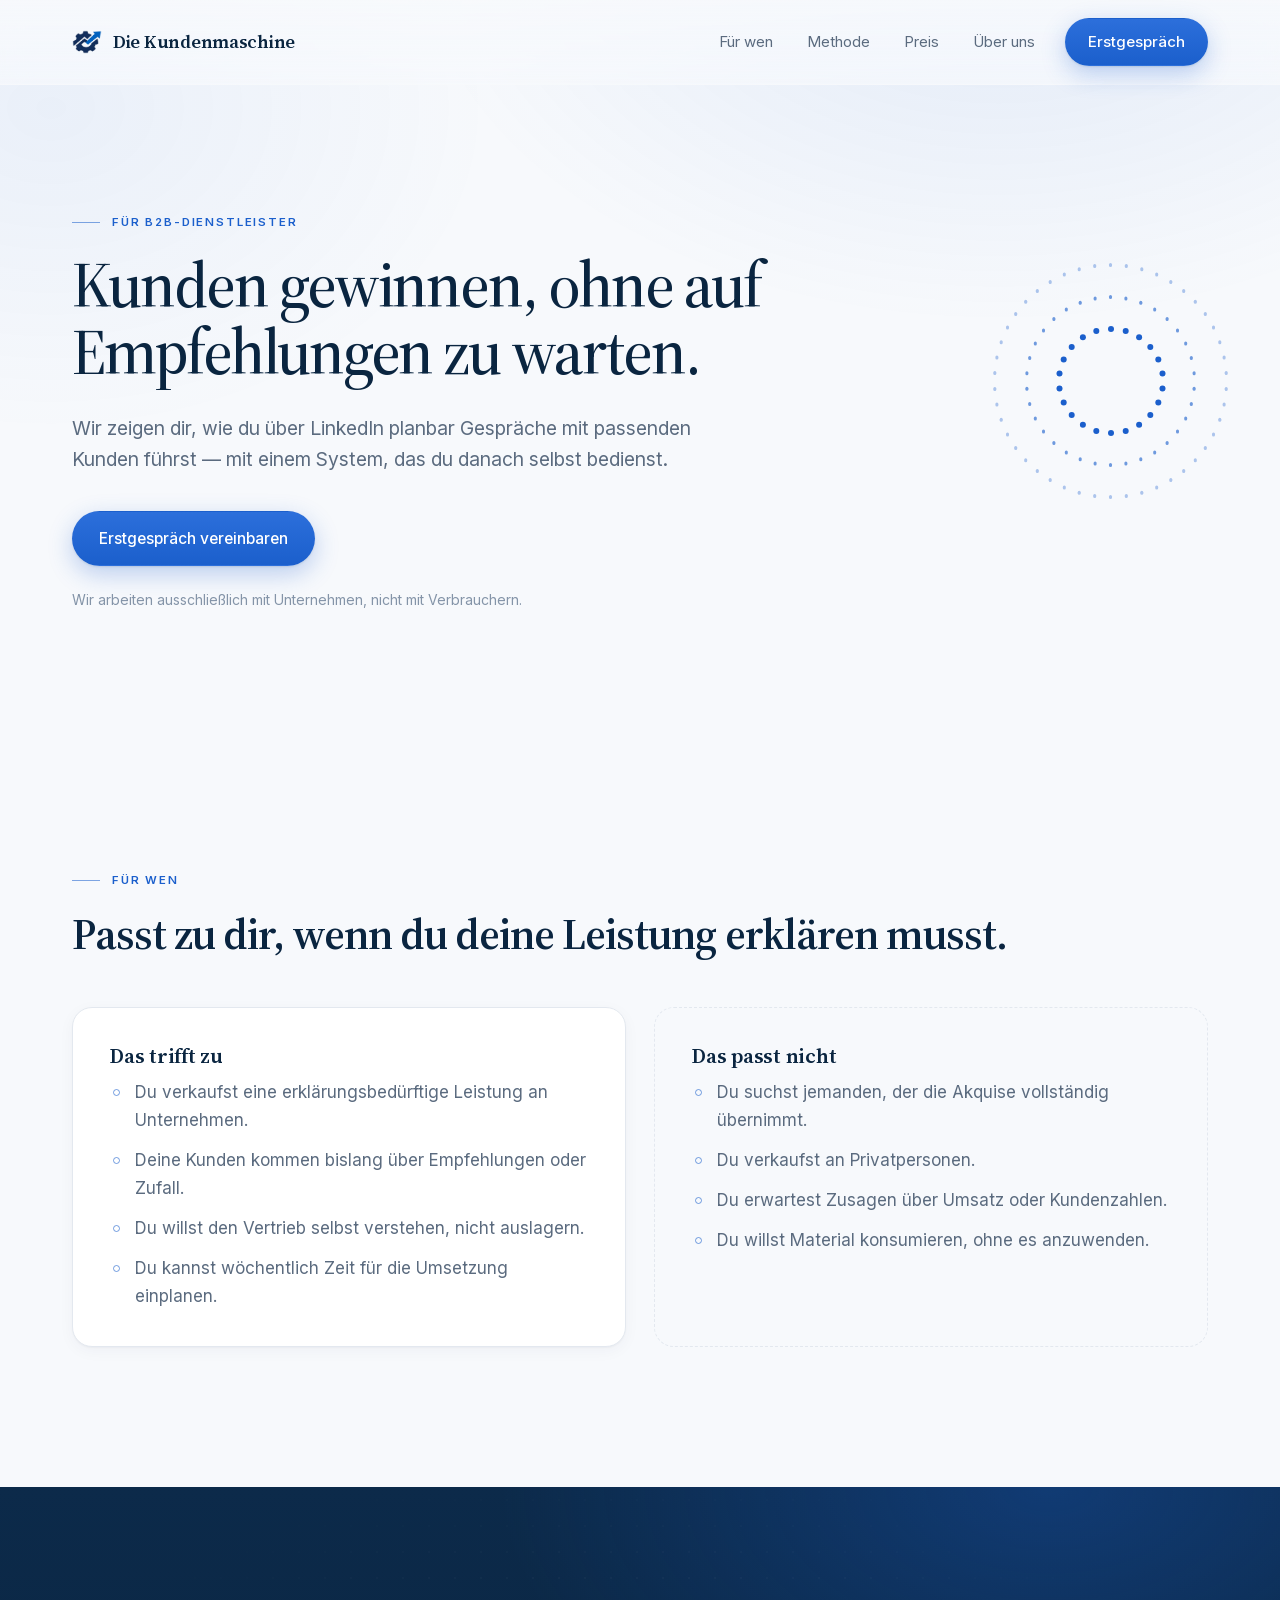
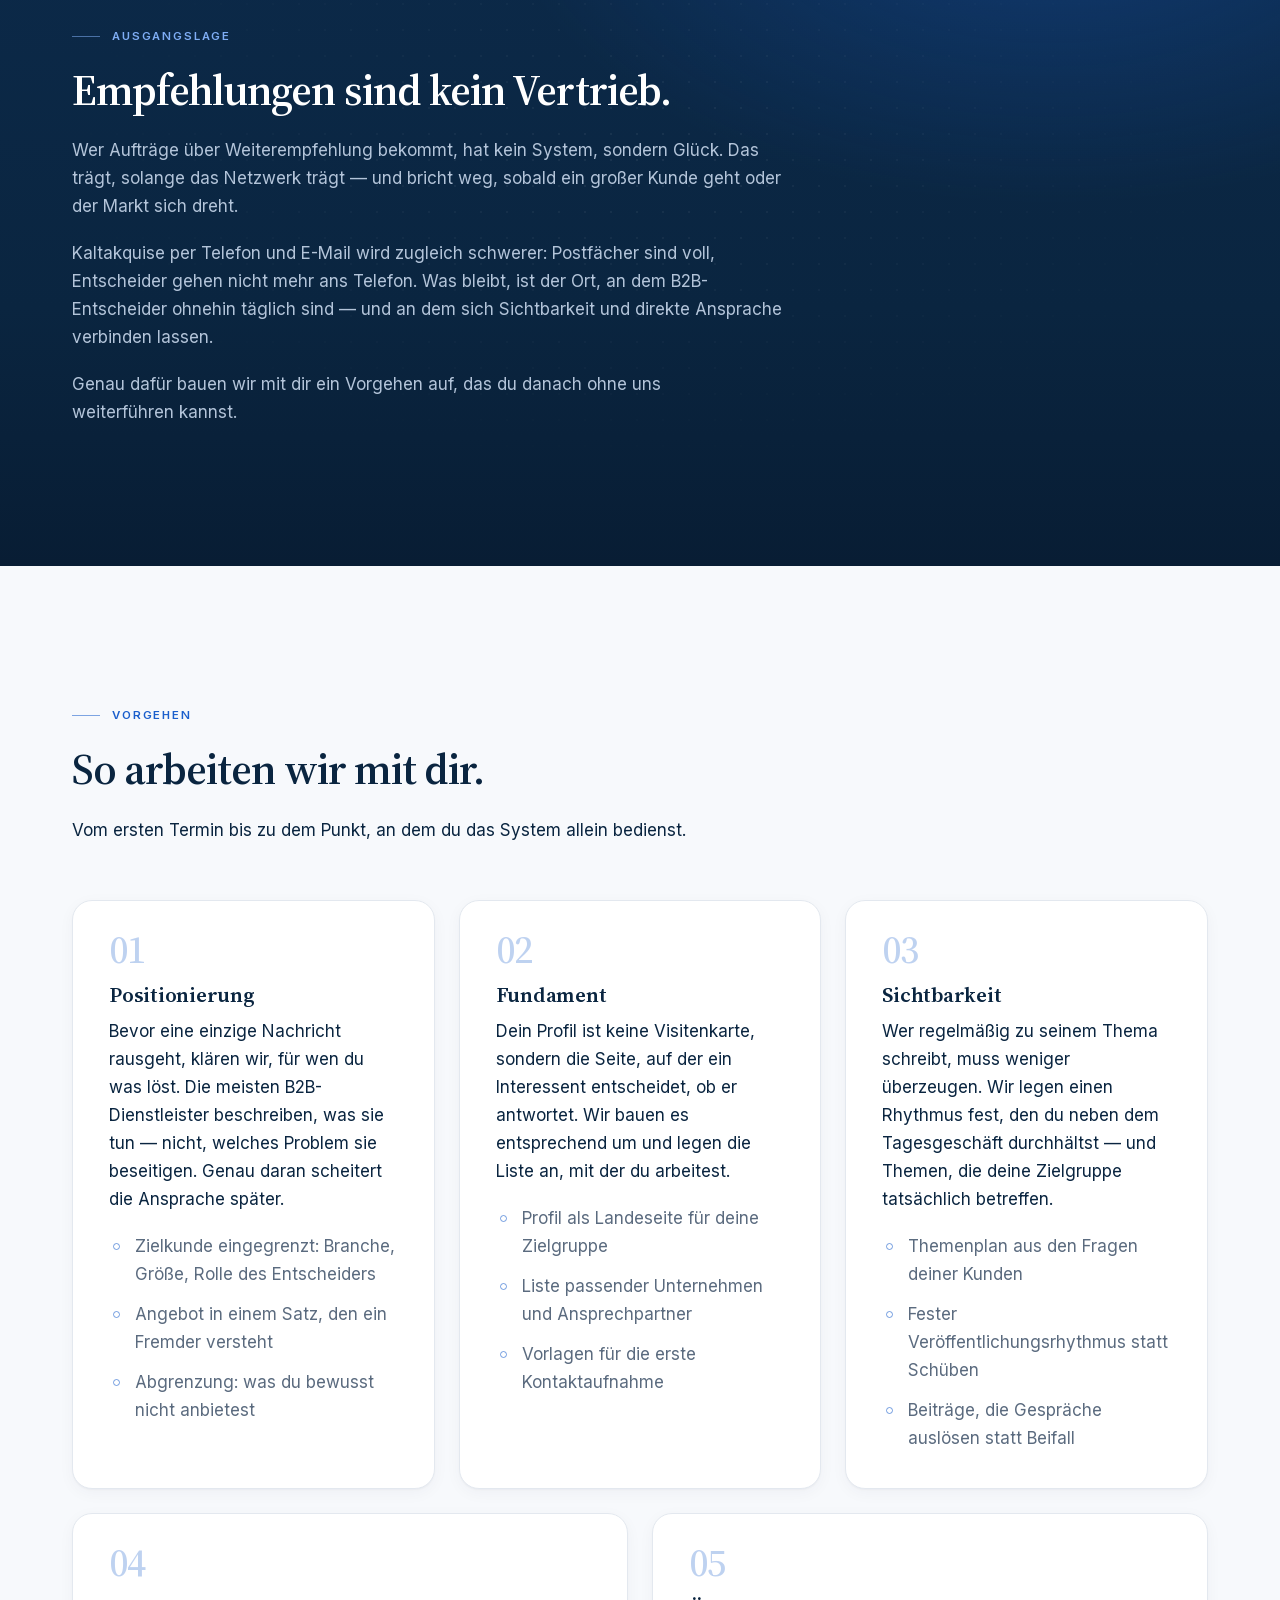
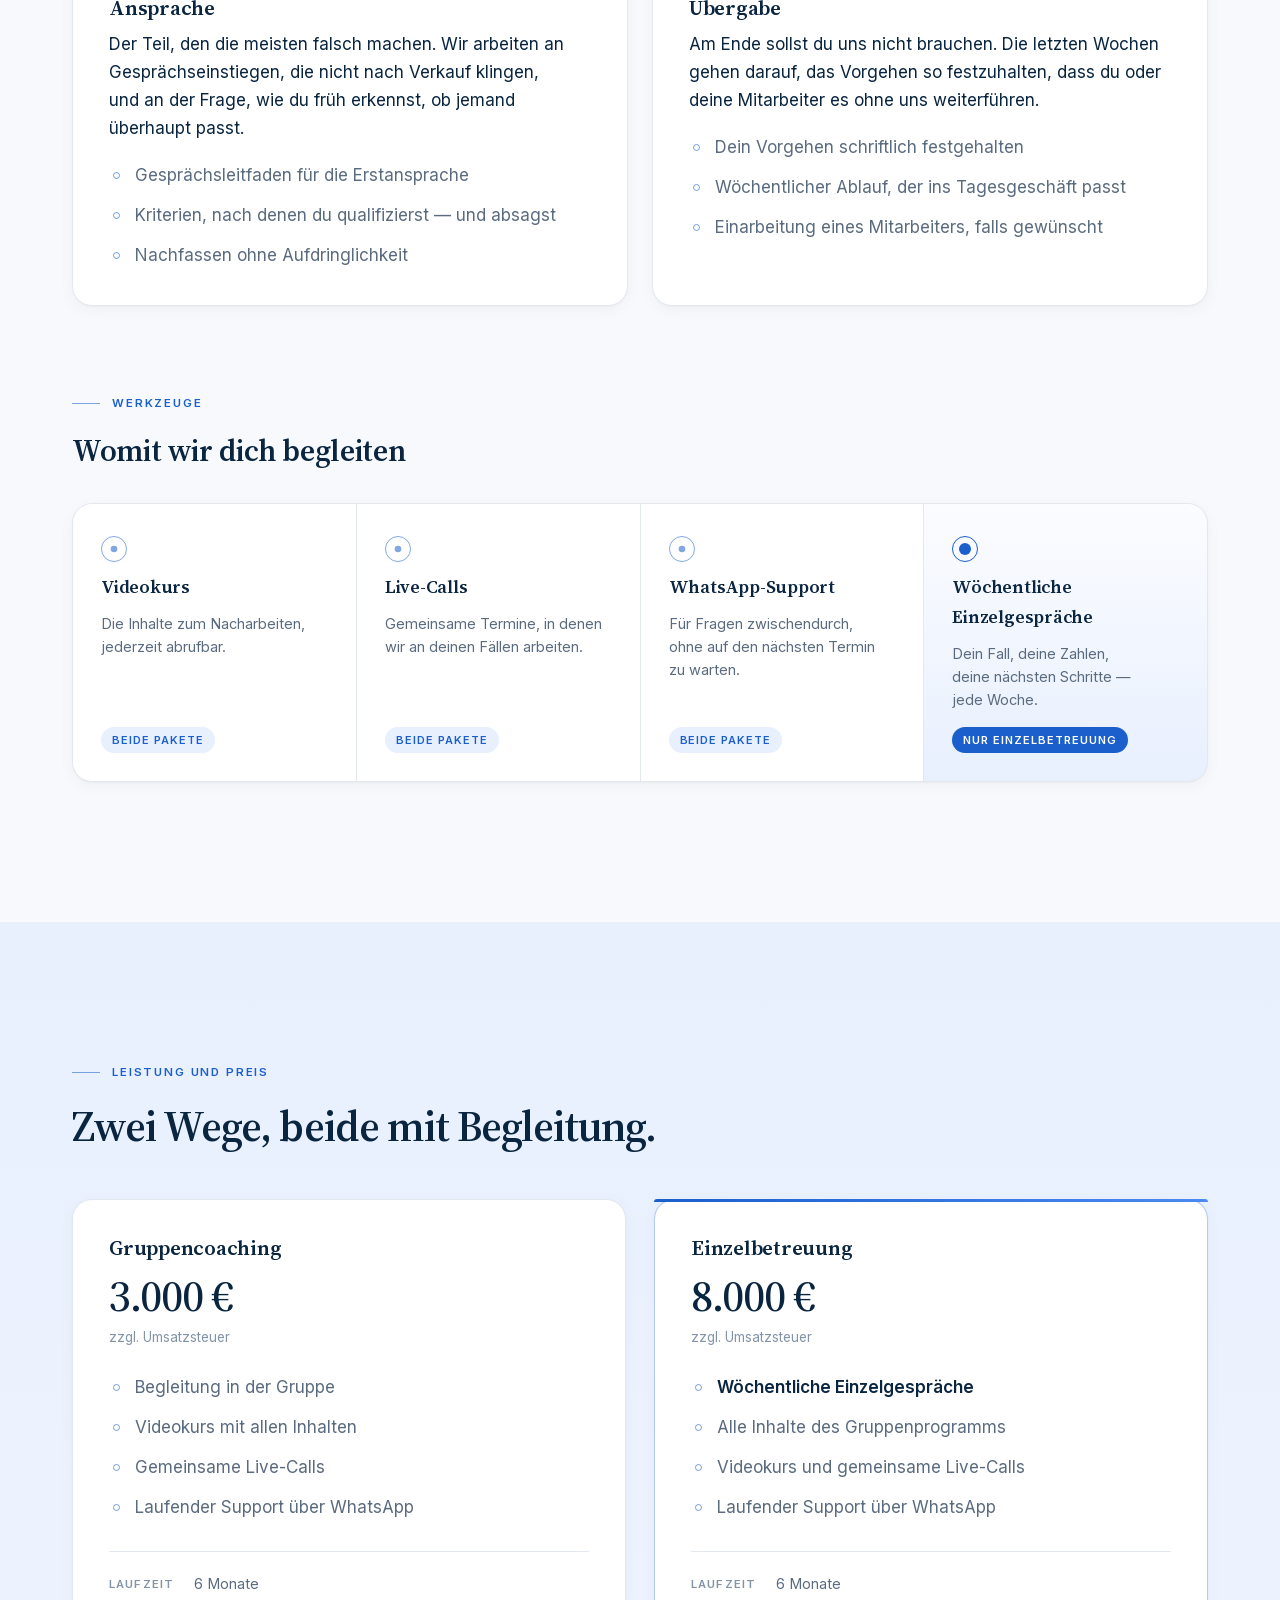
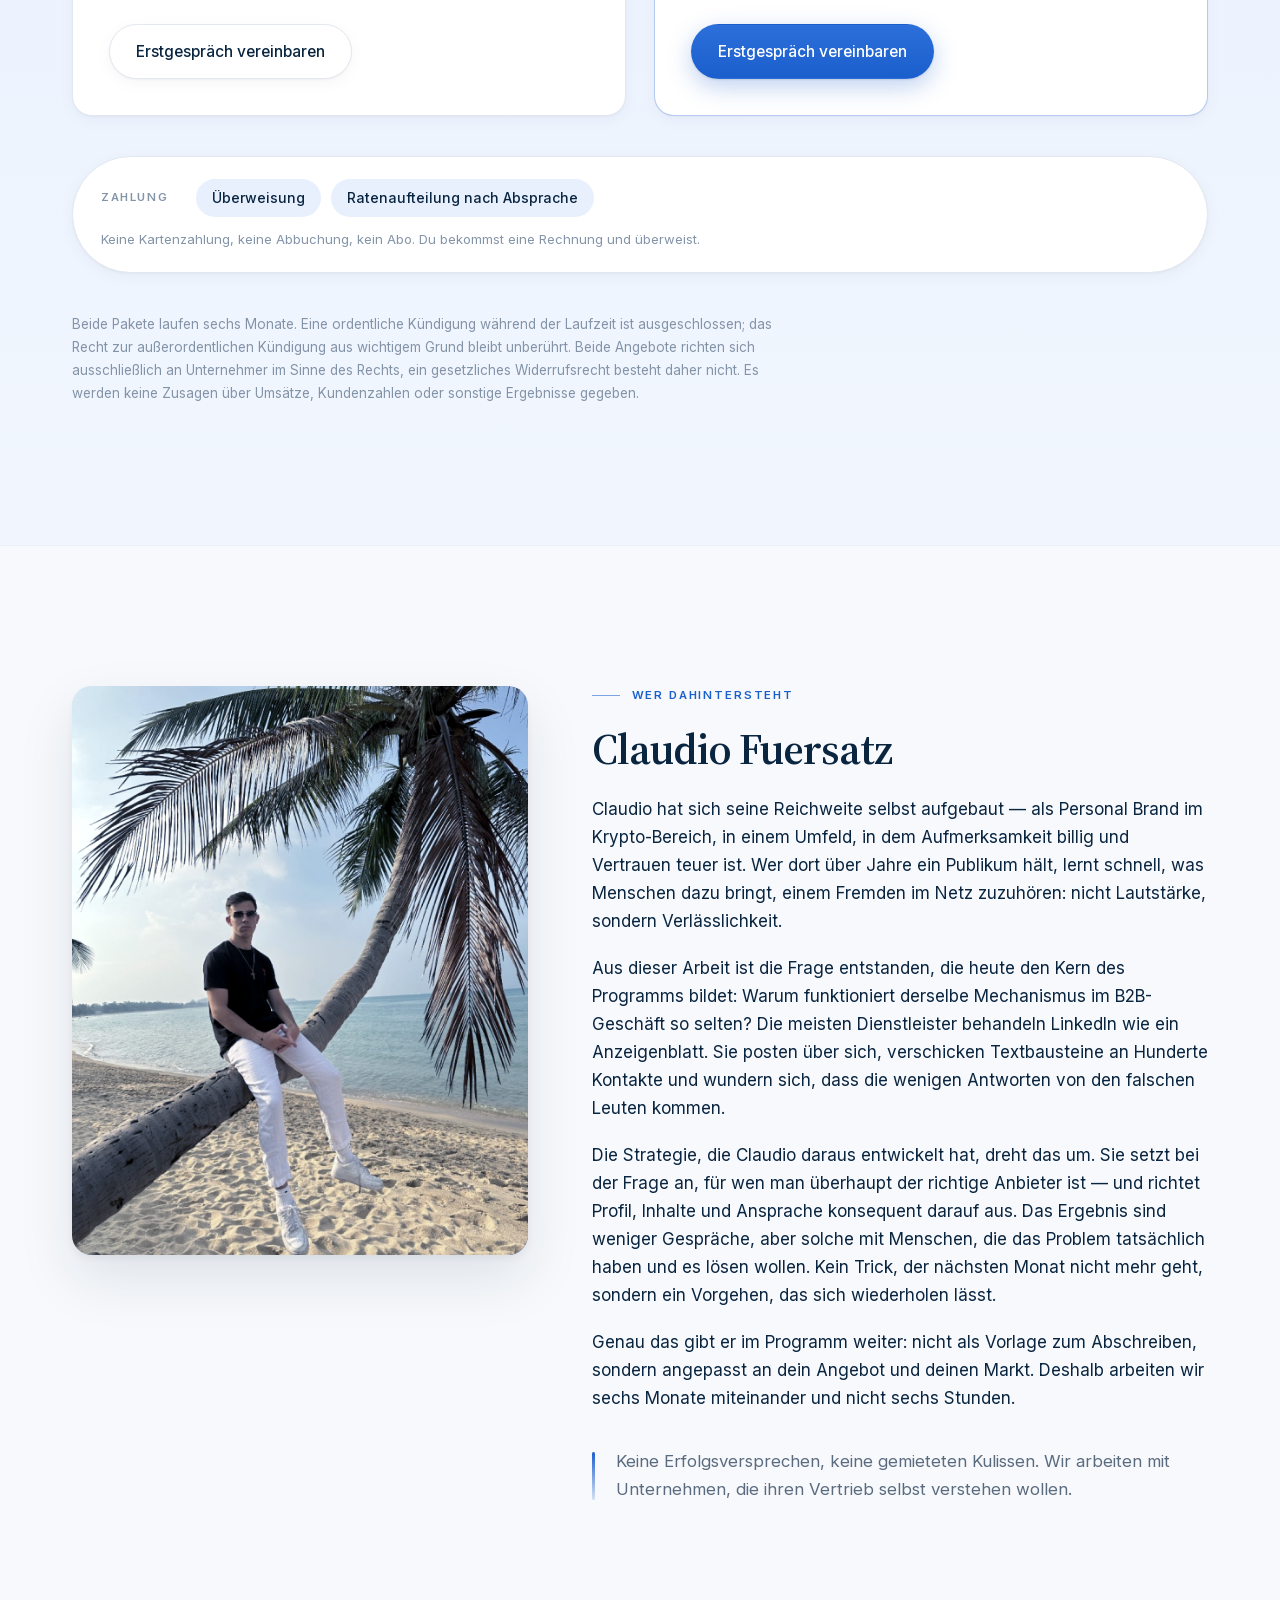
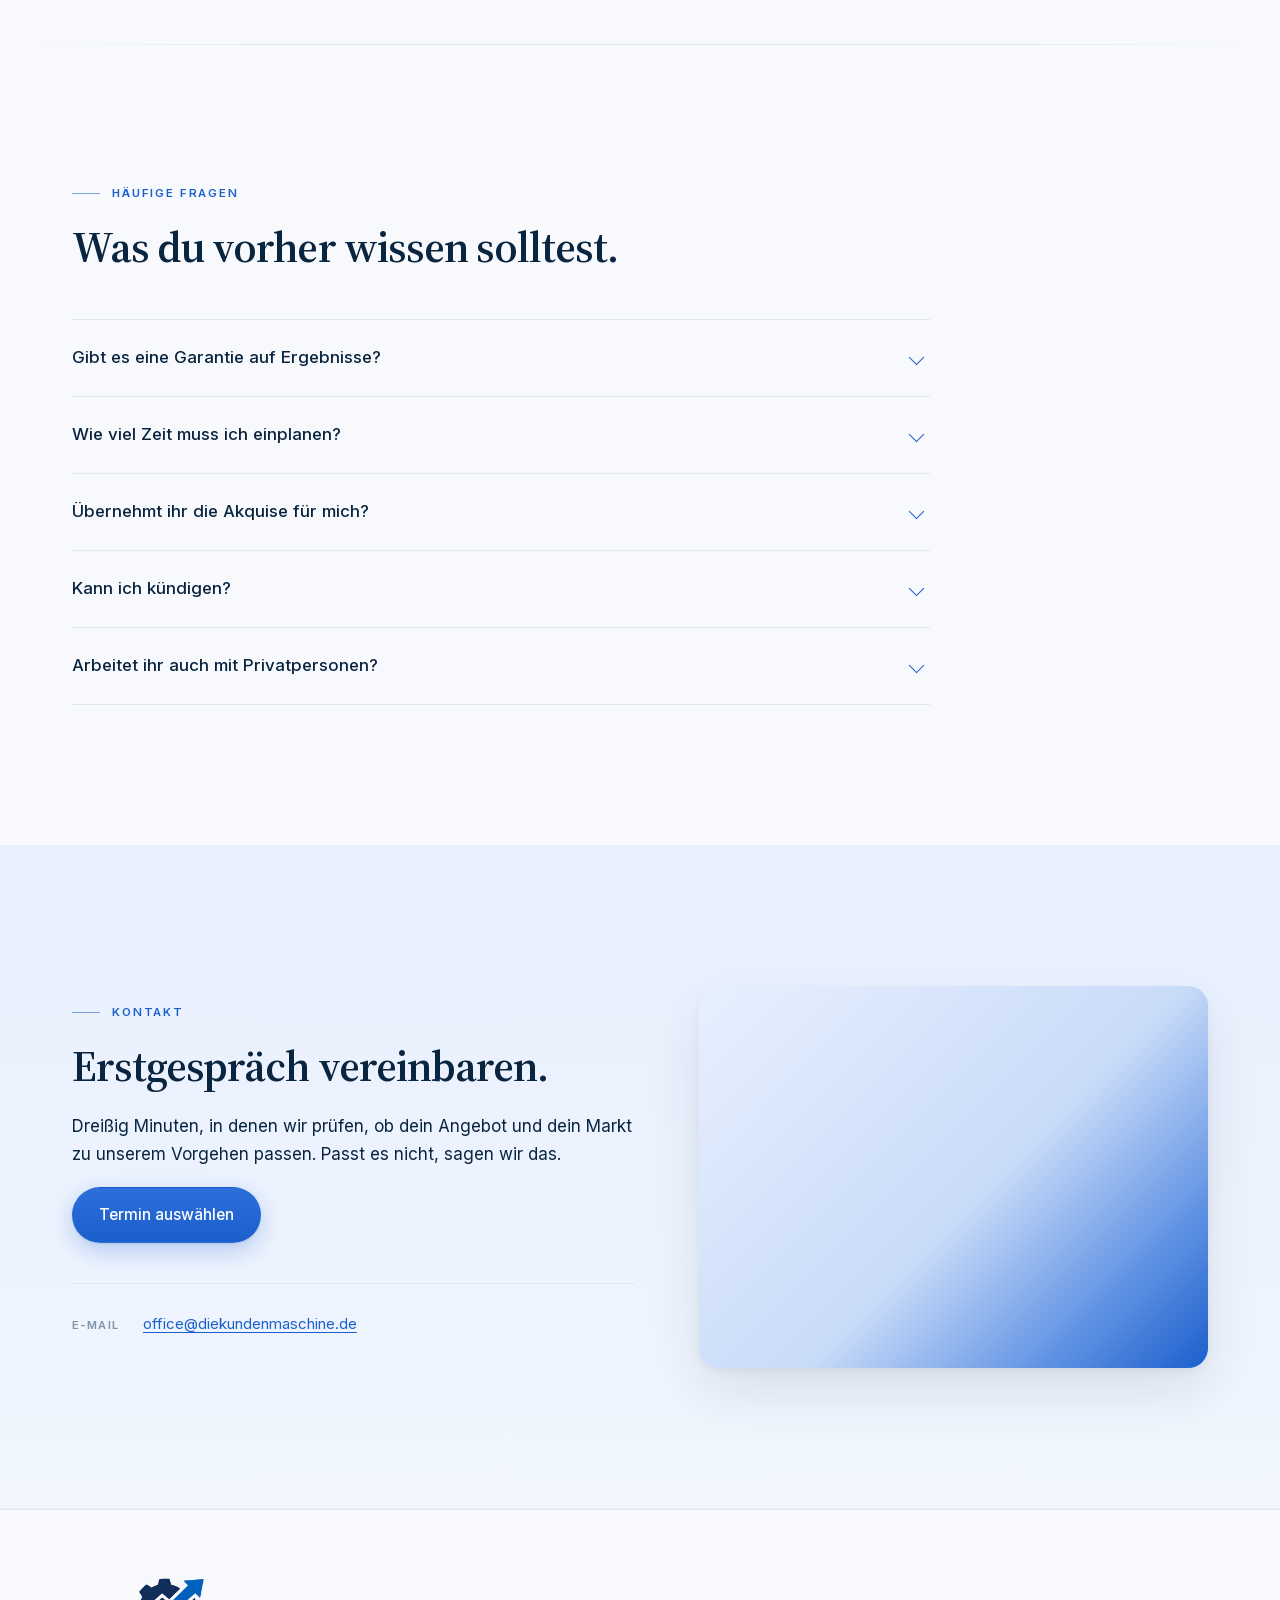
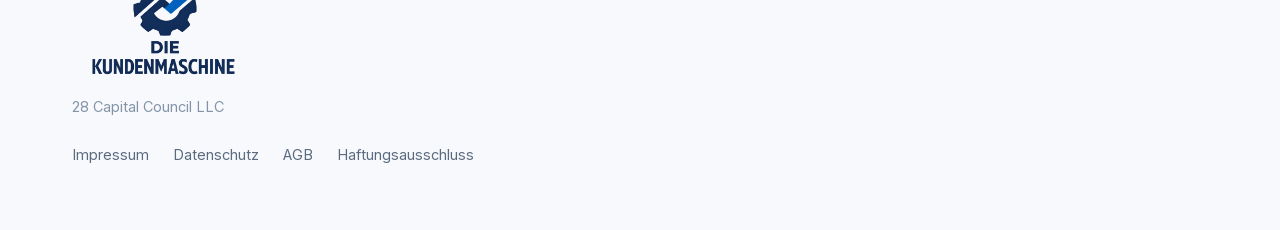
==== commit 3820ffd5: "E-Mail auf die neue Domain umstellen, Anschrift von der Website nehmen office@diekundenmaschine.de e" ====
--- a/index.html
+++ b/index.html
@@ -320,9 +320,7 @@
            target="_blank" rel="noopener noreferrer">Termin auswählen</a>
         <dl class="kontakt__daten">
           <dt>E-Mail</dt>
-          <dd><a href="mailto:office@capitalcouncilmarketing.com">office@capitalcouncilmarketing.com</a></dd>
-          <dt>Anschrift</dt>
-          <dd>28 Capital Council LLC<br>Sheridan, WY 82801<br>Vereinigte Staaten</dd>
+          <dd><a href="mailto:office@diekundenmaschine.de">office@diekundenmaschine.de</a></dd>
         </dl>
       </div>
       <div class="bild kontakt__bild"></div>
@@ -333,7 +331,7 @@
 <footer class="fuss">
   <div class="container">
     <img class="fuss__logo" src="assets/img/logo-voll.png" alt="Die Kundenmaschine" width="720" height="404">
-    <p class="fuss__traeger">28 Capital Council LLC · Sheridan, WY 82801 · Vereinigte Staaten</p>
+    <p class="fuss__traeger">28 Capital Council LLC</p>
     <nav class="fuss__links">
       <a href="impressum.html">Impressum</a>
       <a href="datenschutz.html">Datenschutz</a>
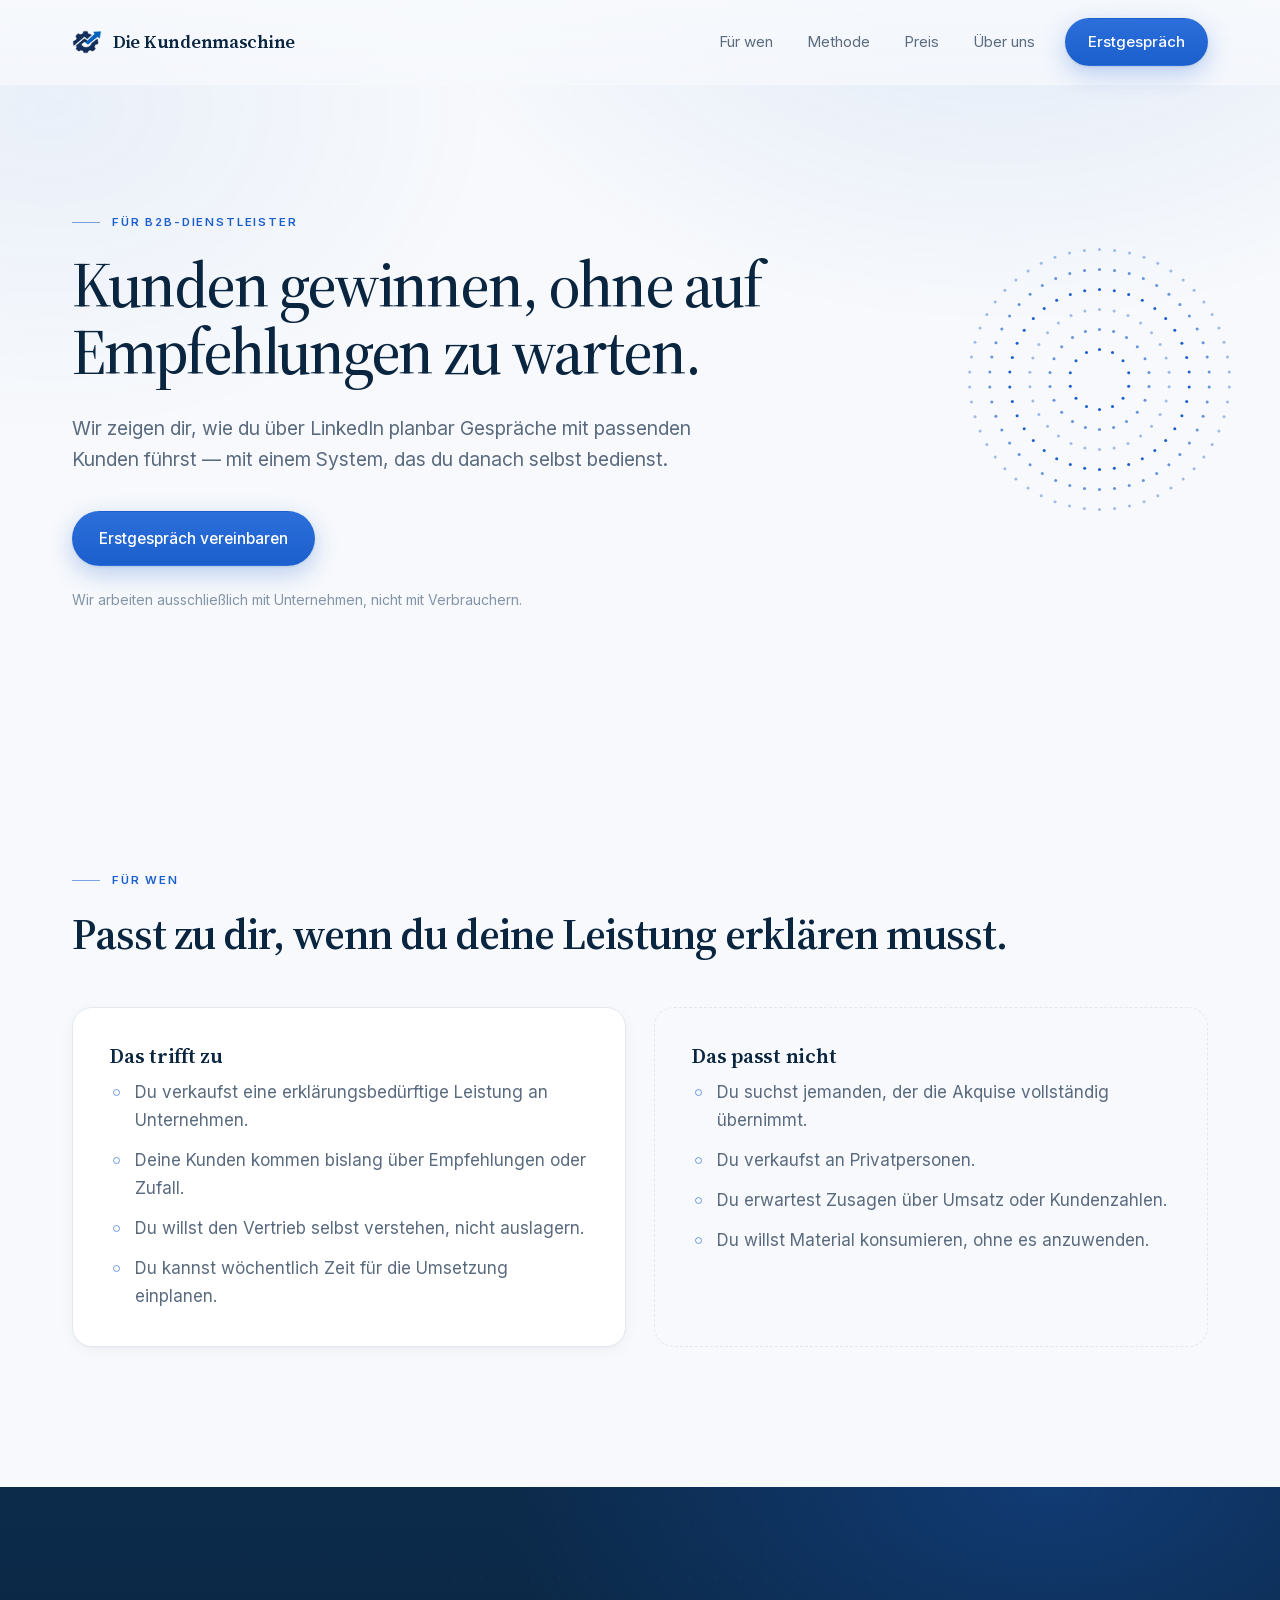
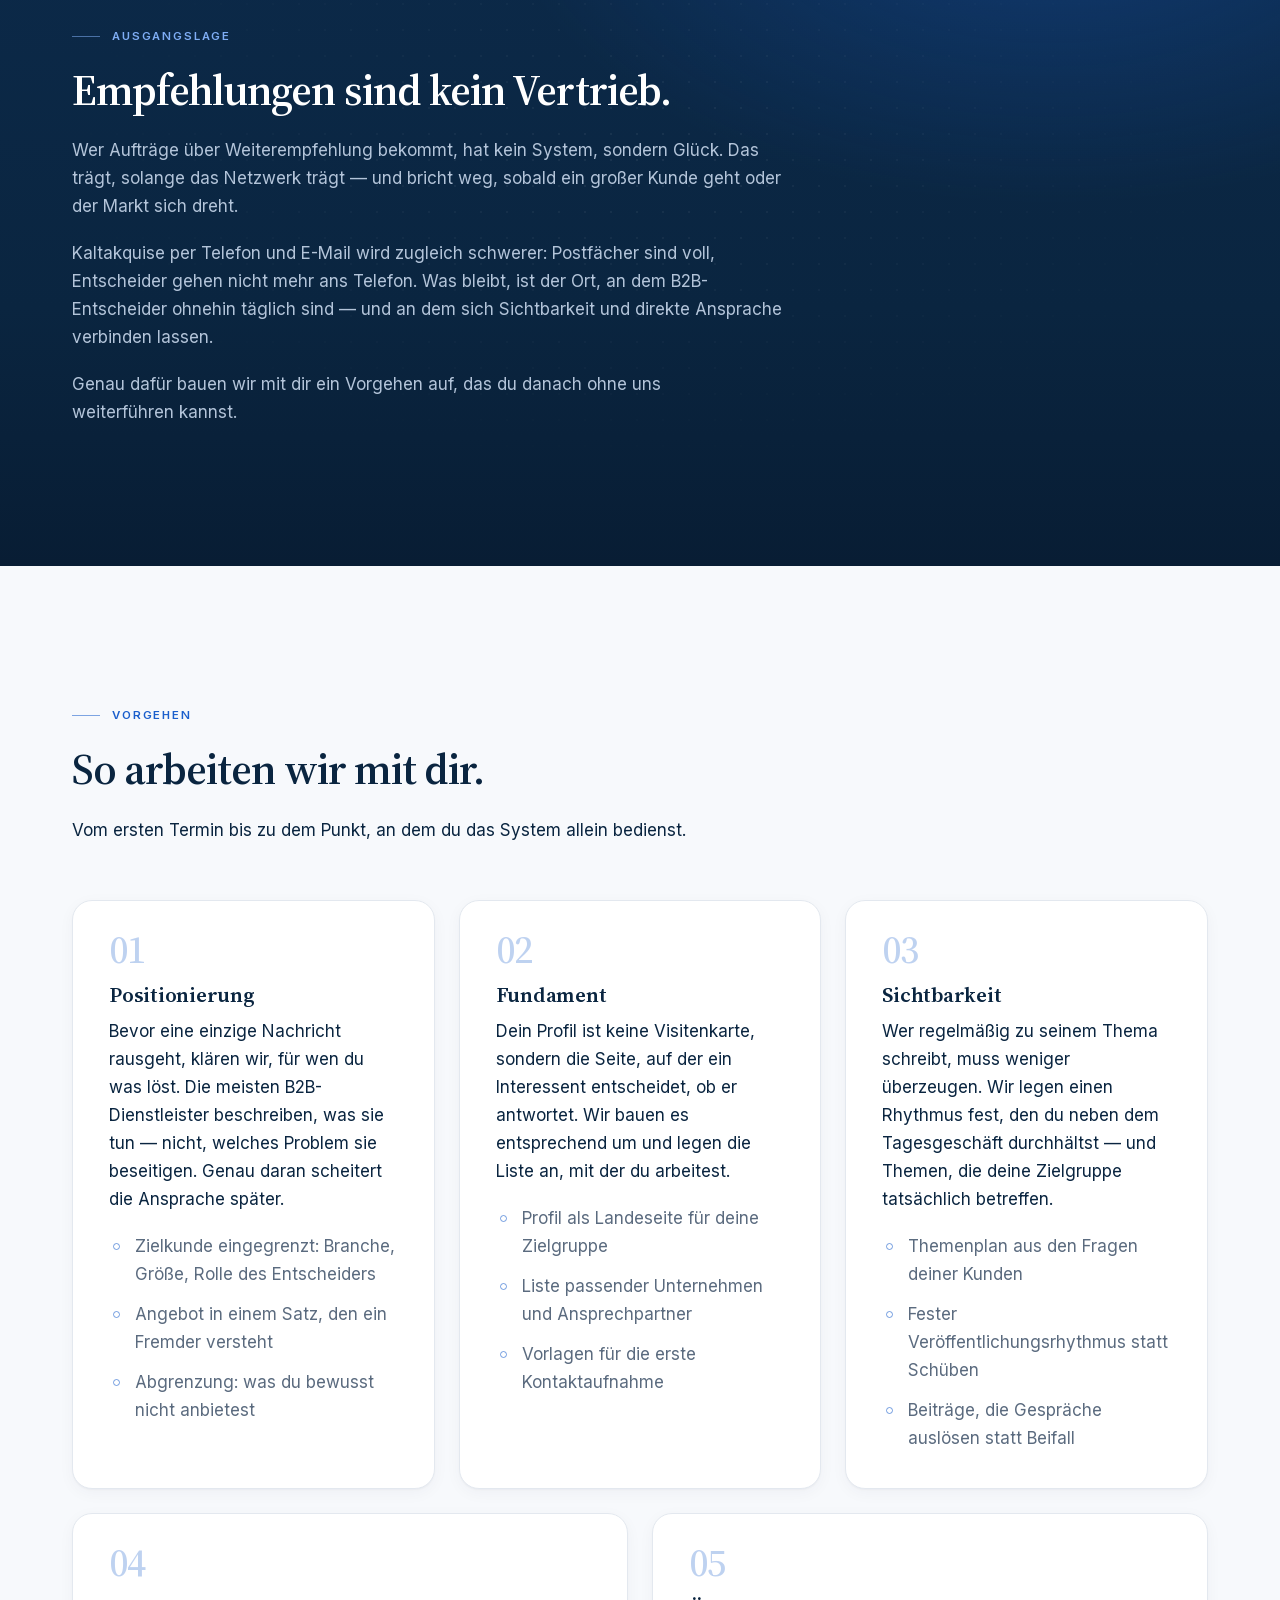
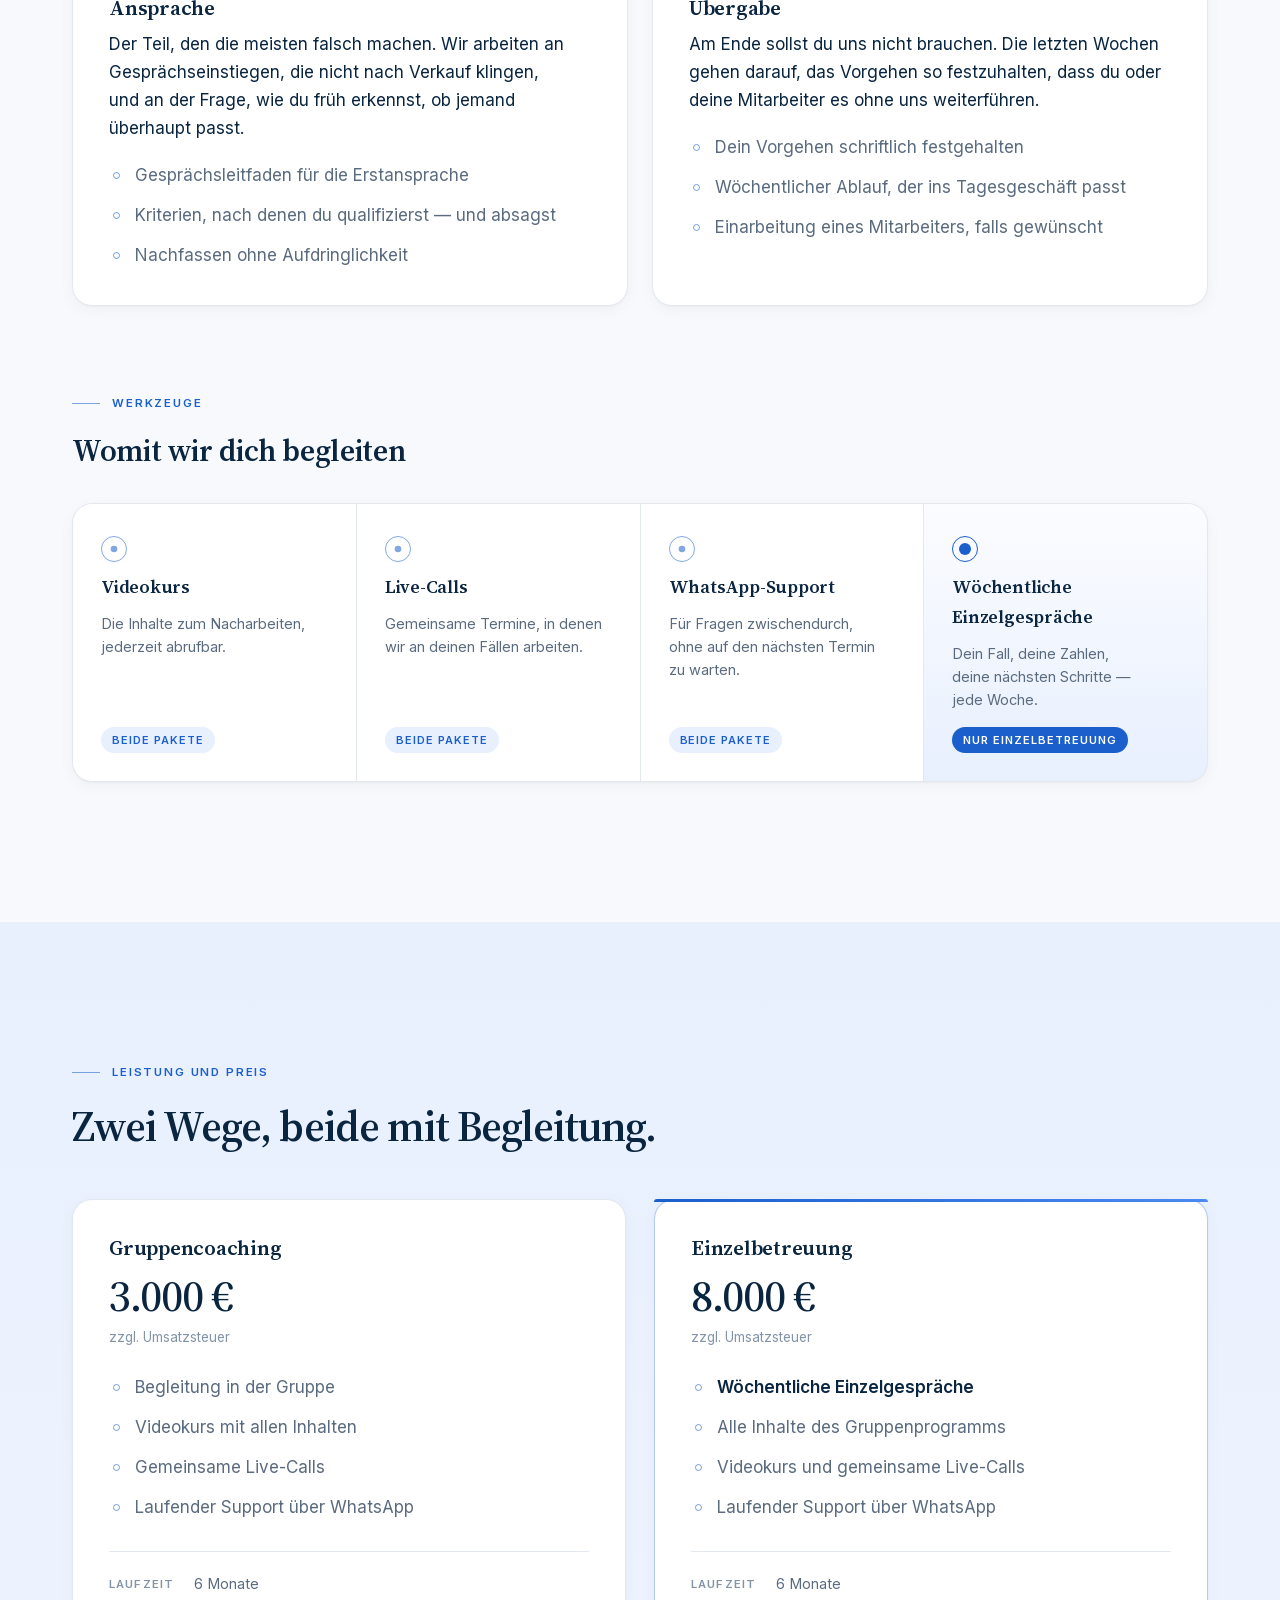
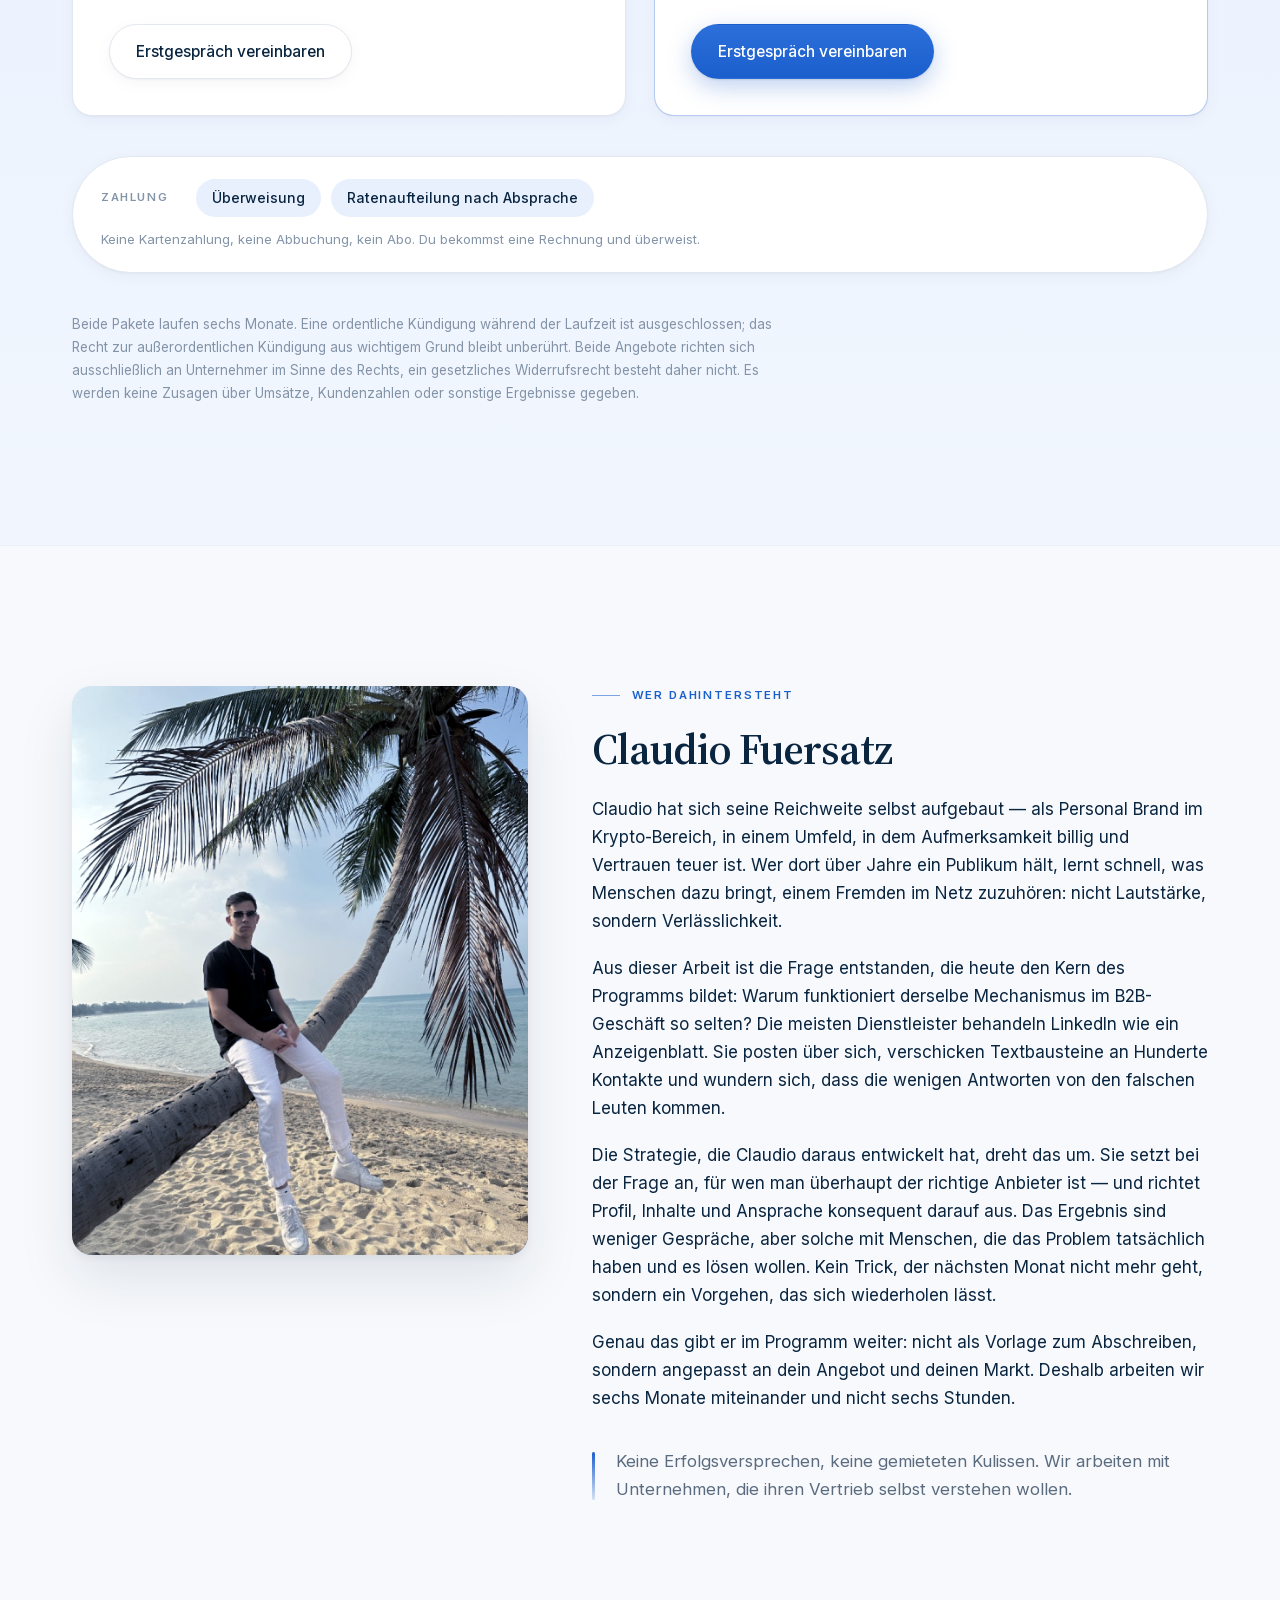
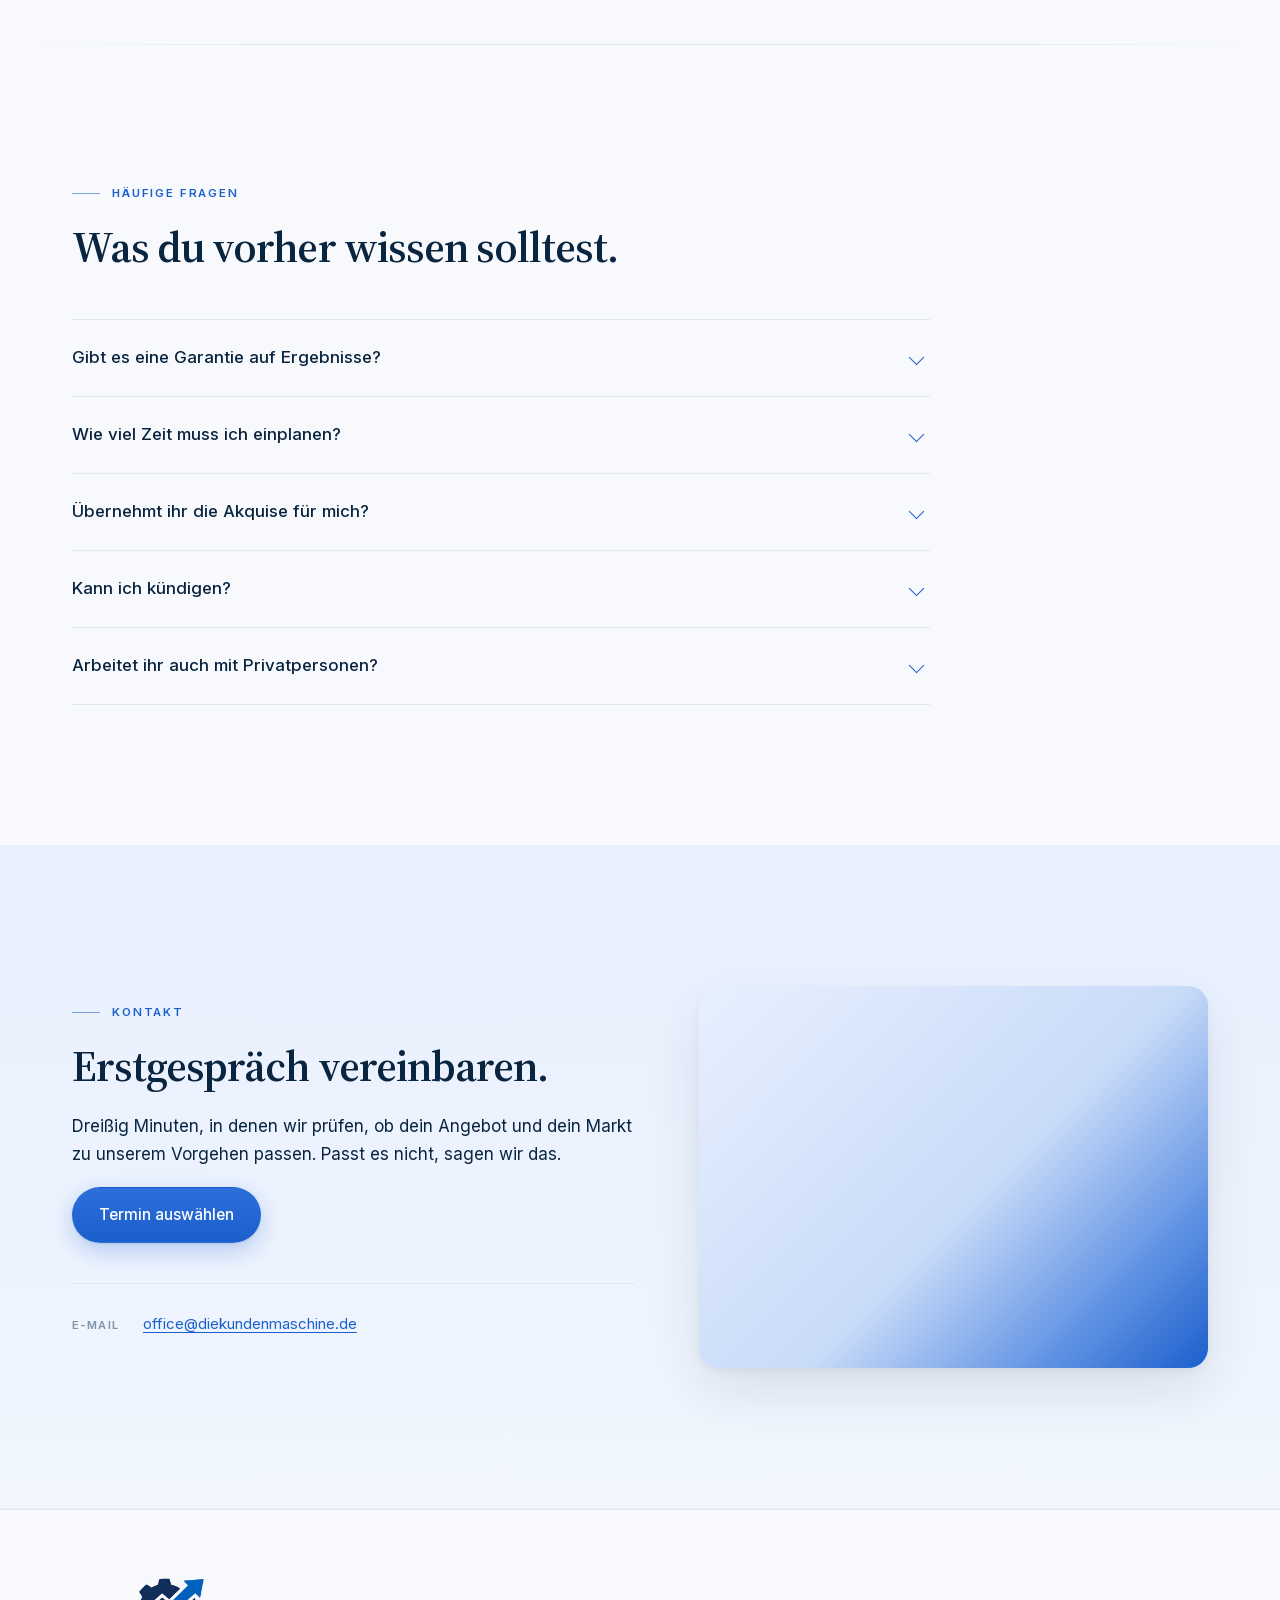
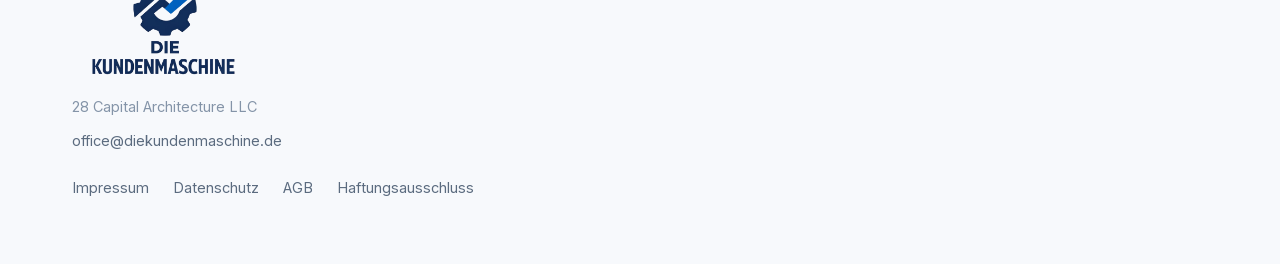
==== commit e57a3edc: "Rechtsträger und EIN nach Gründungsdokument korrigieren Laut Gründungsurkunde heißt die Gesellschaft" ====
--- a/index.html
+++ b/index.html
@@ -331,7 +331,8 @@
 <footer class="fuss">
   <div class="container">
     <img class="fuss__logo" src="assets/img/logo-voll.png" alt="Die Kundenmaschine" width="720" height="404">
-    <p class="fuss__traeger">28 Capital Council LLC</p>
+    <p class="fuss__traeger">28 Capital Architecture LLC</p>
+    <p class="fuss__kontakt"><a href="mailto:office@diekundenmaschine.de">office@diekundenmaschine.de</a></p>
     <nav class="fuss__links">
       <a href="impressum.html">Impressum</a>
       <a href="datenschutz.html">Datenschutz</a>
--- a/styles.css
+++ b/styles.css
@@ -373,42 +373,73 @@
 }
 
 .hero__inner { max-width: 46rem; position: relative; z-index: 1; }
-/* Punkt-Ring neben der Hero-Ueberschrift: drei konzentrische Ringe aus
-   102 einzelnen Punkten, die versetzt atmen. Gebaut aus box-shadow-Kopien
-   eines winzigen Quadrats — kein Bild, keine zusaetzliche Anfrage. */
+/* Punkt-Ring neben der Hero-Ueberschrift: sechs konzentrische Ringe aus
+   204 einzelnen Punkten, verteilt auf drei Ebenen. Die Ebenen atmen
+   versetzt, dadurch laeuft eine Welle von innen nach aussen. Gebaut aus
+   box-shadow-Kopien eines winzigen Quadrats — kein Bild, keine Anfrage. */
 .hero__ring {
   position: absolute;
-  right: clamp(132px, 13vw, 240px);
+  right: clamp(148px, 14vw, 258px);
   top: 50%;
-  width: 6px;
-  height: 6px;
+  width: 3.2px;
+  height: 3.2px;
   margin-top: -30px;
   border-radius: 50%;
   color: var(--primaer);
   pointer-events: none;
   box-shadow:
-    0.0px -52.0px 0 0 currentColor,
-    14.7px -49.9px 0 0 currentColor,
-    28.1px -43.7px 0 0 currentColor,
-    39.3px -34.1px 0 0 currentColor,
-    47.3px -21.6px 0 0 currentColor,
-    51.5px -7.4px 0 0 currentColor,
-    51.5px 7.4px 0 0 currentColor,
-    47.3px 21.6px 0 0 currentColor,
-    39.3px 34.1px 0 0 currentColor,
-    28.1px 43.7px 0 0 currentColor,
-    14.7px 49.9px 0 0 currentColor,
-    0.0px 52.0px 0 0 currentColor,
-    -14.7px 49.9px 0 0 currentColor,
-    -28.1px 43.7px 0 0 currentColor,
-    -39.3px 34.1px 0 0 currentColor,
-    -47.3px 21.6px 0 0 currentColor,
-    -51.5px 7.4px 0 0 currentColor,
-    -51.5px -7.4px 0 0 currentColor,
-    -47.3px -21.6px 0 0 currentColor,
-    -39.3px -34.1px 0 0 currentColor,
-    -28.1px -43.7px 0 0 currentColor,
-    -14.7px -49.9px 0 0 currentColor;
+    0.0px -30.0px 0 0 currentColor,
+    13.0px -27.0px 0 0 currentColor,
+    23.5px -18.7px 0 0 currentColor,
+    29.2px -6.7px 0 0 currentColor,
+    29.2px 6.7px 0 0 currentColor,
+    23.5px 18.7px 0 0 currentColor,
+    13.0px 27.0px 0 0 currentColor,
+    0.0px 30.0px 0 0 currentColor,
+    -13.0px 27.0px 0 0 currentColor,
+    -23.5px 18.7px 0 0 currentColor,
+    -29.2px 6.7px 0 0 currentColor,
+    -29.2px -6.7px 0 0 currentColor,
+    -23.5px -18.7px 0 0 currentColor,
+    -13.0px -27.0px 0 0 currentColor,
+    0.0px -90.0px 0 0 currentColor,
+    14.8px -88.8px 0 0 currentColor,
+    29.2px -85.1px 0 0 currentColor,
+    42.8px -79.2px 0 0 currentColor,
+    55.3px -71.0px 0 0 currentColor,
+    66.2px -61.0px 0 0 currentColor,
+    75.3px -49.2px 0 0 currentColor,
+    82.4px -36.2px 0 0 currentColor,
+    87.2px -22.1px 0 0 currentColor,
+    89.7px -7.4px 0 0 currentColor,
+    89.7px 7.4px 0 0 currentColor,
+    87.2px 22.1px 0 0 currentColor,
+    82.4px 36.2px 0 0 currentColor,
+    75.3px 49.2px 0 0 currentColor,
+    66.2px 61.0px 0 0 currentColor,
+    55.3px 71.0px 0 0 currentColor,
+    42.8px 79.2px 0 0 currentColor,
+    29.2px 85.1px 0 0 currentColor,
+    14.8px 88.8px 0 0 currentColor,
+    0.0px 90.0px 0 0 currentColor,
+    -14.8px 88.8px 0 0 currentColor,
+    -29.2px 85.1px 0 0 currentColor,
+    -42.8px 79.2px 0 0 currentColor,
+    -55.3px 71.0px 0 0 currentColor,
+    -66.2px 61.0px 0 0 currentColor,
+    -75.3px 49.2px 0 0 currentColor,
+    -82.4px 36.2px 0 0 currentColor,
+    -87.2px 22.1px 0 0 currentColor,
+    -89.7px 7.4px 0 0 currentColor,
+    -89.7px -7.4px 0 0 currentColor,
+    -87.2px -22.1px 0 0 currentColor,
+    -82.4px -36.2px 0 0 currentColor,
+    -75.3px -49.2px 0 0 currentColor,
+    -66.2px -61.0px 0 0 currentColor,
+    -55.3px -71.0px 0 0 currentColor,
+    -42.8px -79.2px 0 0 currentColor,
+    -29.2px -85.1px 0 0 currentColor,
+    -14.8px -88.8px 0 0 currentColor;
   animation: ringatmen 5.2s var(--kurve) infinite;
 }
 
@@ -418,108 +449,180 @@
   position: absolute;
   left: 50%;
   top: 50%;
-  width: 3.4px;
-  height: 3.4px;
-  margin: -1.7px 0 0 -1.7px;
+  width: 3.2px;
+  height: 3.2px;
+  margin: -1.6px 0 0 -1.6px;
   border-radius: 50%;
   transform-origin: center;
 }
 
 .hero__ring::before {
-  opacity: 0.62;
+  opacity: 0.66;
   box-shadow:
-    0.0px -84.0px 0 0 currentColor,
-    15.4px -82.6px 0 0 currentColor,
-    30.3px -78.3px 0 0 currentColor,
-    44.2px -71.4px 0 0 currentColor,
-    56.6px -62.1px 0 0 currentColor,
-    67.0px -50.6px 0 0 currentColor,
-    75.2px -37.4px 0 0 currentColor,
-    80.8px -23.0px 0 0 currentColor,
-    83.6px -7.8px 0 0 currentColor,
-    83.6px 7.8px 0 0 currentColor,
-    80.8px 23.0px 0 0 currentColor,
-    75.2px 37.4px 0 0 currentColor,
-    67.0px 50.6px 0 0 currentColor,
-    56.6px 62.1px 0 0 currentColor,
-    44.2px 71.4px 0 0 currentColor,
-    30.3px 78.3px 0 0 currentColor,
-    15.4px 82.6px 0 0 currentColor,
-    0.0px 84.0px 0 0 currentColor,
-    -15.4px 82.6px 0 0 currentColor,
-    -30.3px 78.3px 0 0 currentColor,
-    -44.2px 71.4px 0 0 currentColor,
-    -56.6px 62.1px 0 0 currentColor,
-    -67.0px 50.6px 0 0 currentColor,
-    -75.2px 37.4px 0 0 currentColor,
-    -80.8px 23.0px 0 0 currentColor,
-    -83.6px 7.8px 0 0 currentColor,
-    -83.6px -7.8px 0 0 currentColor,
-    -80.8px -23.0px 0 0 currentColor,
-    -75.2px -37.4px 0 0 currentColor,
-    -67.0px -50.6px 0 0 currentColor,
-    -56.6px -62.1px 0 0 currentColor,
-    -44.2px -71.4px 0 0 currentColor,
-    -30.3px -78.3px 0 0 currentColor,
-    -15.4px -82.6px 0 0 currentColor;
-  animation: ringatmen 5.2s var(--kurve) 0.7s infinite;
+    0.0px -50.0px 0 0 currentColor,
+    14.1px -48.0px 0 0 currentColor,
+    27.0px -42.1px 0 0 currentColor,
+    37.8px -32.7px 0 0 currentColor,
+    45.5px -20.8px 0 0 currentColor,
+    49.5px -7.1px 0 0 currentColor,
+    49.5px 7.1px 0 0 currentColor,
+    45.5px 20.8px 0 0 currentColor,
+    37.8px 32.7px 0 0 currentColor,
+    27.0px 42.1px 0 0 currentColor,
+    14.1px 48.0px 0 0 currentColor,
+    0.0px 50.0px 0 0 currentColor,
+    -14.1px 48.0px 0 0 currentColor,
+    -27.0px 42.1px 0 0 currentColor,
+    -37.8px 32.7px 0 0 currentColor,
+    -45.5px 20.8px 0 0 currentColor,
+    -49.5px 7.1px 0 0 currentColor,
+    -49.5px -7.1px 0 0 currentColor,
+    -45.5px -20.8px 0 0 currentColor,
+    -37.8px -32.7px 0 0 currentColor,
+    -27.0px -42.1px 0 0 currentColor,
+    -14.1px -48.0px 0 0 currentColor,
+    0.0px -110.0px 0 0 currentColor,
+    15.0px -109.0px 0 0 currentColor,
+    29.7px -105.9px 0 0 currentColor,
+    43.8px -100.9px 0 0 currentColor,
+    57.2px -94.0px 0 0 currentColor,
+    69.4px -85.3px 0 0 currentColor,
+    80.4px -75.1px 0 0 currentColor,
+    89.9px -63.4px 0 0 currentColor,
+    97.7px -50.6px 0 0 currentColor,
+    103.6px -36.8px 0 0 currentColor,
+    107.7px -22.4px 0 0 currentColor,
+    109.7px -7.5px 0 0 currentColor,
+    109.7px 7.5px 0 0 currentColor,
+    107.7px 22.4px 0 0 currentColor,
+    103.6px 36.8px 0 0 currentColor,
+    97.7px 50.6px 0 0 currentColor,
+    89.9px 63.4px 0 0 currentColor,
+    80.4px 75.1px 0 0 currentColor,
+    69.4px 85.3px 0 0 currentColor,
+    57.2px 94.0px 0 0 currentColor,
+    43.8px 100.9px 0 0 currentColor,
+    29.7px 105.9px 0 0 currentColor,
+    15.0px 109.0px 0 0 currentColor,
+    0.0px 110.0px 0 0 currentColor,
+    -15.0px 109.0px 0 0 currentColor,
+    -29.7px 105.9px 0 0 currentColor,
+    -43.8px 100.9px 0 0 currentColor,
+    -57.2px 94.0px 0 0 currentColor,
+    -69.4px 85.3px 0 0 currentColor,
+    -80.4px 75.1px 0 0 currentColor,
+    -89.9px 63.4px 0 0 currentColor,
+    -97.7px 50.6px 0 0 currentColor,
+    -103.6px 36.8px 0 0 currentColor,
+    -107.7px 22.4px 0 0 currentColor,
+    -109.7px 7.5px 0 0 currentColor,
+    -109.7px -7.5px 0 0 currentColor,
+    -107.7px -22.4px 0 0 currentColor,
+    -103.6px -36.8px 0 0 currentColor,
+    -97.7px -50.6px 0 0 currentColor,
+    -89.9px -63.4px 0 0 currentColor,
+    -80.4px -75.1px 0 0 currentColor,
+    -69.4px -85.3px 0 0 currentColor,
+    -57.2px -94.0px 0 0 currentColor,
+    -43.8px -100.9px 0 0 currentColor,
+    -29.7px -105.9px 0 0 currentColor,
+    -15.0px -109.0px 0 0 currentColor;
+  animation: ringatmen 5.2s var(--kurve) 0.65s infinite;
 }
 
 .hero__ring::after {
-  opacity: 0.34;
+  opacity: 0.4;
   box-shadow:
-    0.0px -116.0px 0 0 currentColor,
-    15.8px -114.9px 0 0 currentColor,
-    31.3px -111.7px 0 0 currentColor,
-    46.2px -106.4px 0 0 currentColor,
-    60.3px -99.1px 0 0 currentColor,
-    73.2px -90.0px 0 0 currentColor,
-    84.8px -79.2px 0 0 currentColor,
-    94.8px -66.9px 0 0 currentColor,
-    103.0px -53.4px 0 0 currentColor,
-    109.3px -38.8px 0 0 currentColor,
-    113.6px -23.6px 0 0 currentColor,
-    115.7px -7.9px 0 0 currentColor,
-    115.7px 7.9px 0 0 currentColor,
-    113.6px 23.6px 0 0 currentColor,
-    109.3px 38.8px 0 0 currentColor,
-    103.0px 53.4px 0 0 currentColor,
-    94.8px 66.9px 0 0 currentColor,
-    84.8px 79.2px 0 0 currentColor,
-    73.2px 90.0px 0 0 currentColor,
-    60.3px 99.1px 0 0 currentColor,
-    46.2px 106.4px 0 0 currentColor,
-    31.3px 111.7px 0 0 currentColor,
-    15.8px 114.9px 0 0 currentColor,
-    0.0px 116.0px 0 0 currentColor,
-    -15.8px 114.9px 0 0 currentColor,
-    -31.3px 111.7px 0 0 currentColor,
-    -46.2px 106.4px 0 0 currentColor,
-    -60.3px 99.1px 0 0 currentColor,
-    -73.2px 90.0px 0 0 currentColor,
-    -84.8px 79.2px 0 0 currentColor,
-    -94.8px 66.9px 0 0 currentColor,
-    -103.0px 53.4px 0 0 currentColor,
-    -109.3px 38.8px 0 0 currentColor,
-    -113.6px 23.6px 0 0 currentColor,
-    -115.7px 7.9px 0 0 currentColor,
-    -115.7px -7.9px 0 0 currentColor,
-    -113.6px -23.6px 0 0 currentColor,
-    -109.3px -38.8px 0 0 currentColor,
-    -103.0px -53.4px 0 0 currentColor,
-    -94.8px -66.9px 0 0 currentColor,
-    -84.8px -79.2px 0 0 currentColor,
-    -73.2px -90.0px 0 0 currentColor,
-    -60.3px -99.1px 0 0 currentColor,
-    -46.2px -106.4px 0 0 currentColor,
-    -31.3px -111.7px 0 0 currentColor,
-    -15.8px -114.9px 0 0 currentColor;
-  animation: ringatmen 5.2s var(--kurve) 1.4s infinite;
+    0.0px -70.0px 0 0 currentColor,
+    14.6px -68.5px 0 0 currentColor,
+    28.5px -63.9px 0 0 currentColor,
+    41.1px -56.6px 0 0 currentColor,
+    52.0px -46.8px 0 0 currentColor,
+    60.6px -35.0px 0 0 currentColor,
+    66.6px -21.6px 0 0 currentColor,
+    69.6px -7.3px 0 0 currentColor,
+    69.6px 7.3px 0 0 currentColor,
+    66.6px 21.6px 0 0 currentColor,
+    60.6px 35.0px 0 0 currentColor,
+    52.0px 46.8px 0 0 currentColor,
+    41.1px 56.6px 0 0 currentColor,
+    28.5px 63.9px 0 0 currentColor,
+    14.6px 68.5px 0 0 currentColor,
+    0.0px 70.0px 0 0 currentColor,
+    -14.6px 68.5px 0 0 currentColor,
+    -28.5px 63.9px 0 0 currentColor,
+    -41.1px 56.6px 0 0 currentColor,
+    -52.0px 46.8px 0 0 currentColor,
+    -60.6px 35.0px 0 0 currentColor,
+    -66.6px 21.6px 0 0 currentColor,
+    -69.6px 7.3px 0 0 currentColor,
+    -69.6px -7.3px 0 0 currentColor,
+    -66.6px -21.6px 0 0 currentColor,
+    -60.6px -35.0px 0 0 currentColor,
+    -52.0px -46.8px 0 0 currentColor,
+    -41.1px -56.6px 0 0 currentColor,
+    -28.5px -63.9px 0 0 currentColor,
+    -14.6px -68.5px 0 0 currentColor,
+    0.0px -130.0px 0 0 currentColor,
+    15.1px -129.1px 0 0 currentColor,
+    30.0px -126.5px 0 0 currentColor,
+    44.5px -122.2px 0 0 currentColor,
+    58.3px -116.2px 0 0 currentColor,
+    71.4px -108.6px 0 0 currentColor,
+    83.6px -99.6px 0 0 currentColor,
+    94.6px -89.2px 0 0 currentColor,
+    104.3px -77.6px 0 0 currentColor,
+    112.6px -65.0px 0 0 currentColor,
+    119.4px -51.5px 0 0 currentColor,
+    124.5px -37.3px 0 0 currentColor,
+    128.0px -22.6px 0 0 currentColor,
+    129.8px -7.6px 0 0 currentColor,
+    129.8px 7.6px 0 0 currentColor,
+    128.0px 22.6px 0 0 currentColor,
+    124.5px 37.3px 0 0 currentColor,
+    119.4px 51.5px 0 0 currentColor,
+    112.6px 65.0px 0 0 currentColor,
+    104.3px 77.6px 0 0 currentColor,
+    94.6px 89.2px 0 0 currentColor,
+    83.6px 99.6px 0 0 currentColor,
+    71.4px 108.6px 0 0 currentColor,
+    58.3px 116.2px 0 0 currentColor,
+    44.5px 122.2px 0 0 currentColor,
+    30.0px 126.5px 0 0 currentColor,
+    15.1px 129.1px 0 0 currentColor,
+    0.0px 130.0px 0 0 currentColor,
+    -15.1px 129.1px 0 0 currentColor,
+    -30.0px 126.5px 0 0 currentColor,
+    -44.5px 122.2px 0 0 currentColor,
+    -58.3px 116.2px 0 0 currentColor,
+    -71.4px 108.6px 0 0 currentColor,
+    -83.6px 99.6px 0 0 currentColor,
+    -94.6px 89.2px 0 0 currentColor,
+    -104.3px 77.6px 0 0 currentColor,
+    -112.6px 65.0px 0 0 currentColor,
+    -119.4px 51.5px 0 0 currentColor,
+    -124.5px 37.3px 0 0 currentColor,
+    -128.0px 22.6px 0 0 currentColor,
+    -129.8px 7.6px 0 0 currentColor,
+    -129.8px -7.6px 0 0 currentColor,
+    -128.0px -22.6px 0 0 currentColor,
+    -124.5px -37.3px 0 0 currentColor,
+    -119.4px -51.5px 0 0 currentColor,
+    -112.6px -65.0px 0 0 currentColor,
+    -104.3px -77.6px 0 0 currentColor,
+    -94.6px -89.2px 0 0 currentColor,
+    -83.6px -99.6px 0 0 currentColor,
+    -71.4px -108.6px 0 0 currentColor,
+    -58.3px -116.2px 0 0 currentColor,
+    -44.5px -122.2px 0 0 currentColor,
+    -30.0px -126.5px 0 0 currentColor,
+    -15.1px -129.1px 0 0 currentColor;
+  animation: ringatmen 5.2s var(--kurve) 1.3s infinite;
 }
 
 @keyframes ringatmen {
-  0%, 100% { transform: scale(0.94); opacity: 0.5; }
-  46%      { transform: scale(1.06); opacity: 1; }
+  0%, 100% { transform: scale(0.93); opacity: 0.48; }
+  46%      { transform: scale(1.07); opacity: 1; }
 }
 
 
@@ -1026,3 +1129,7 @@
     padding: 22px;
   }
 }
+
+.fuss__kontakt { margin: 10px 0 0; }
+.fuss__kontakt a { color: var(--text-leise); text-decoration: none; }
+.fuss__kontakt a:hover { color: var(--primaer); }
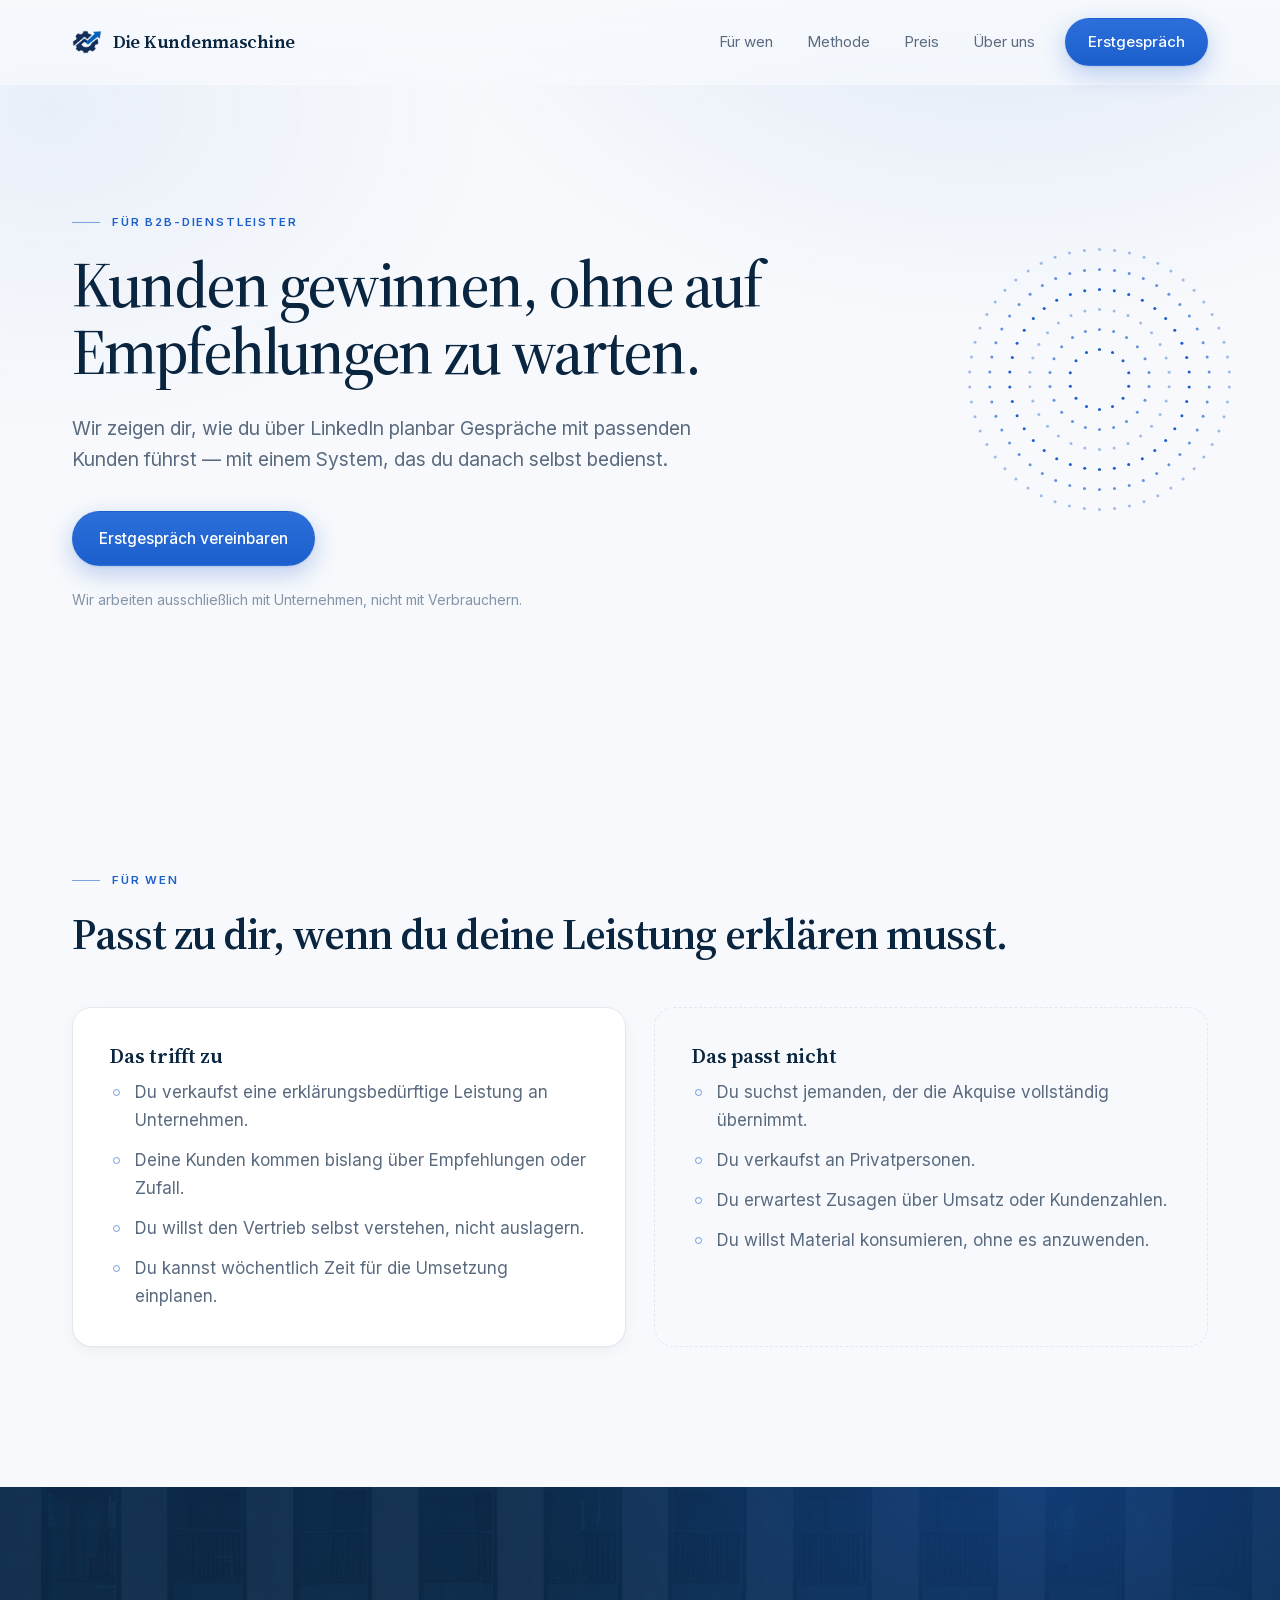
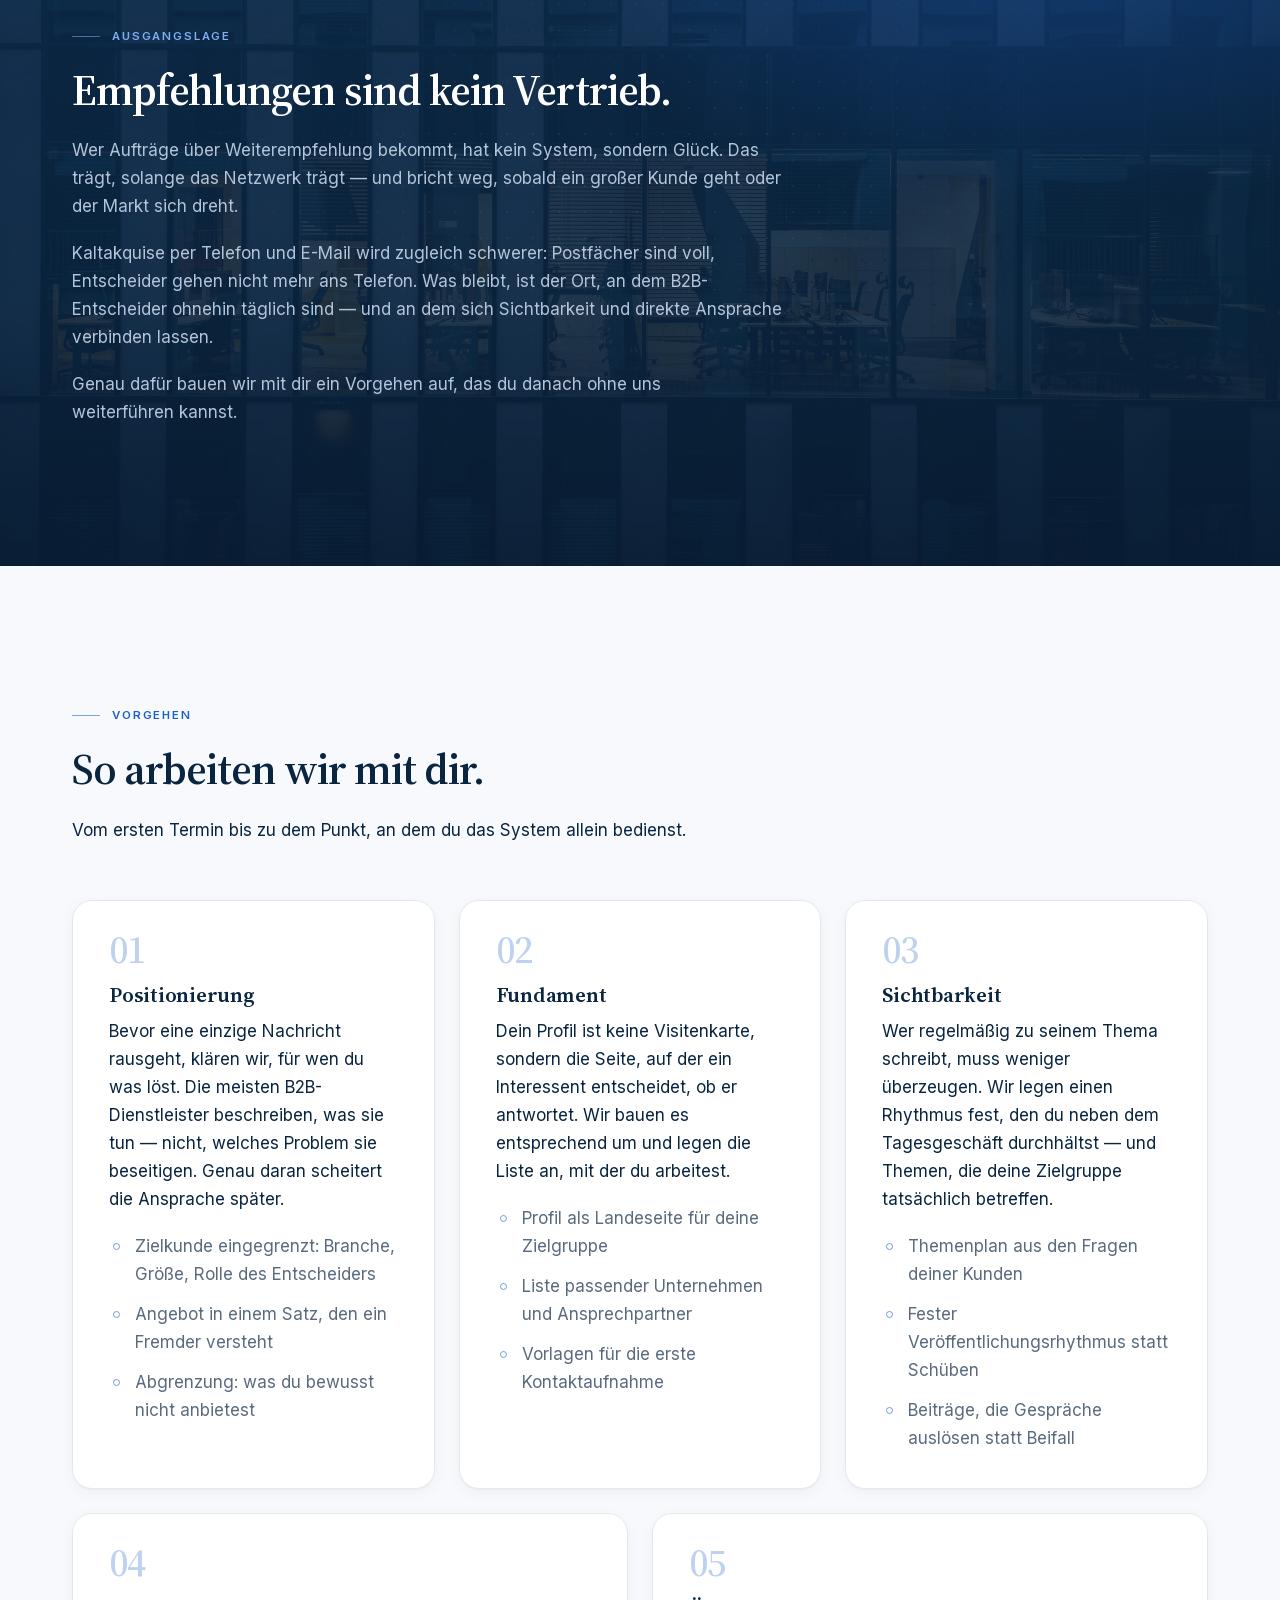
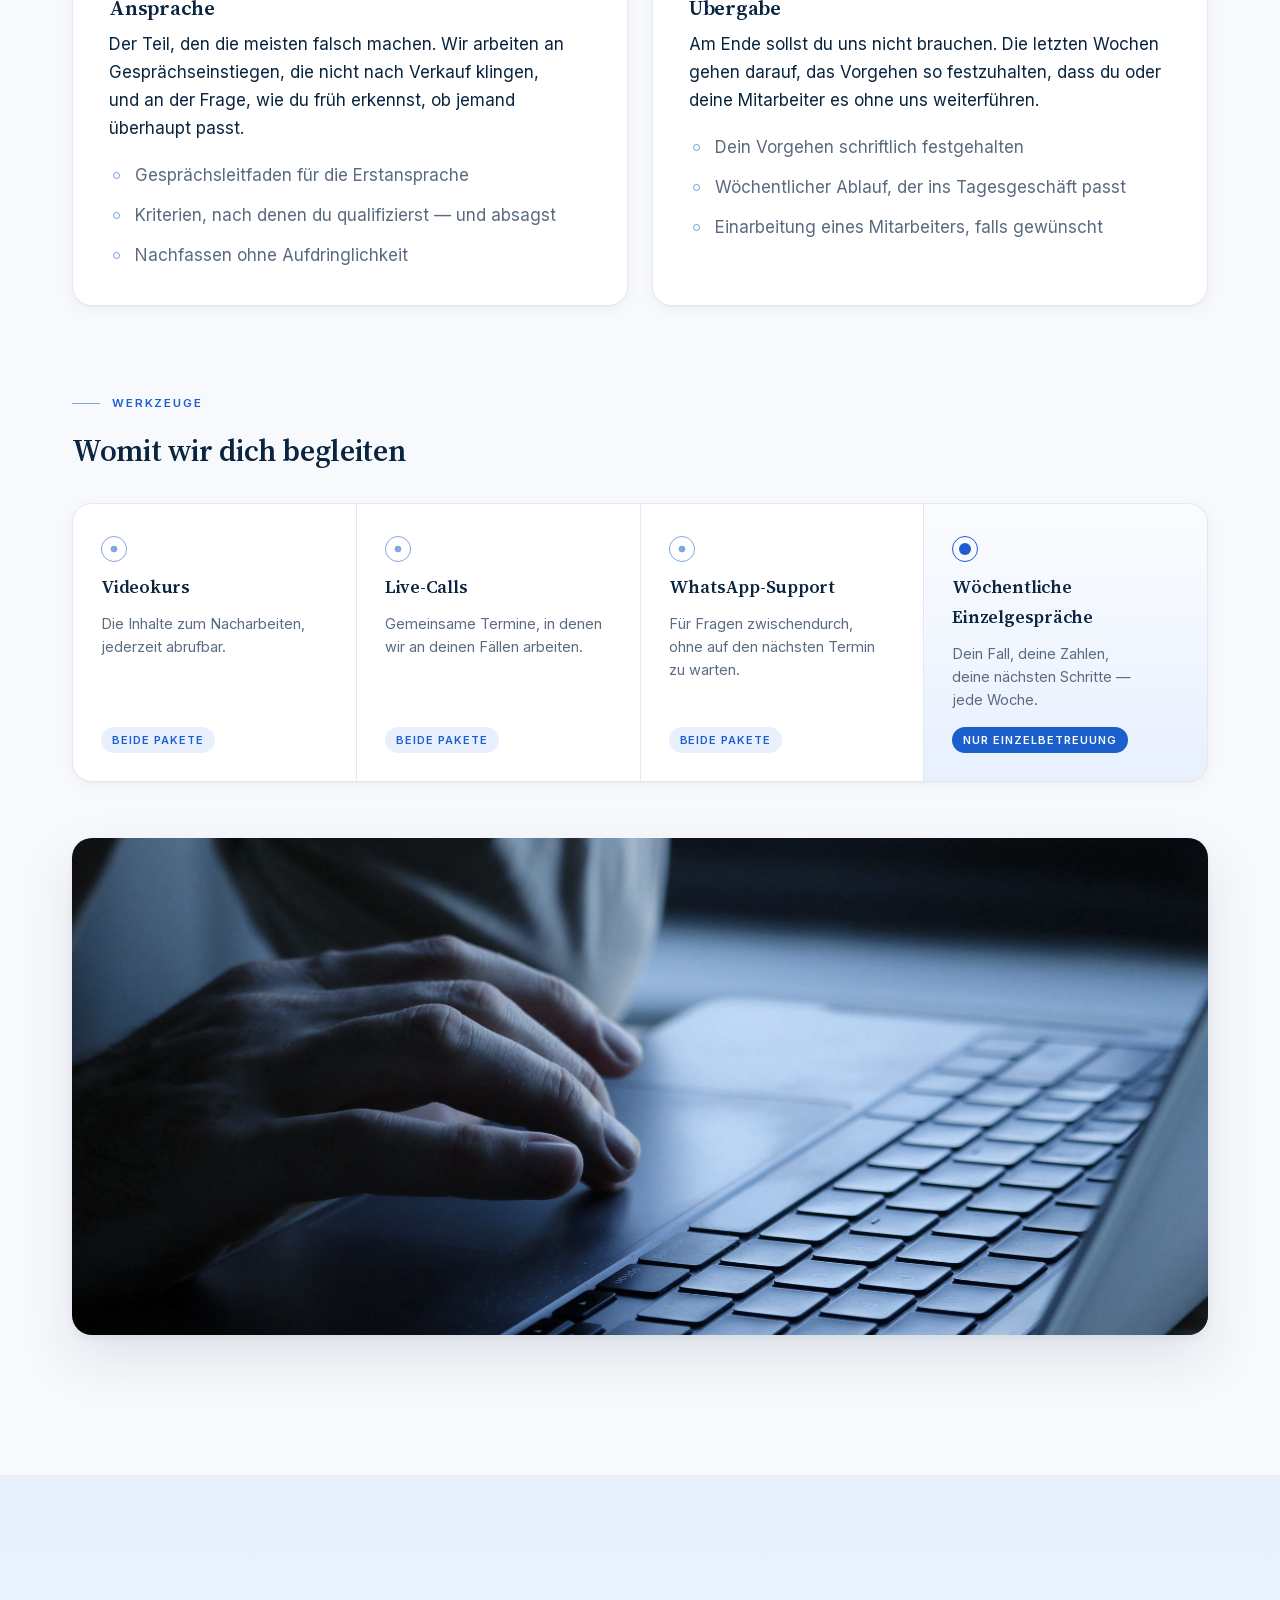
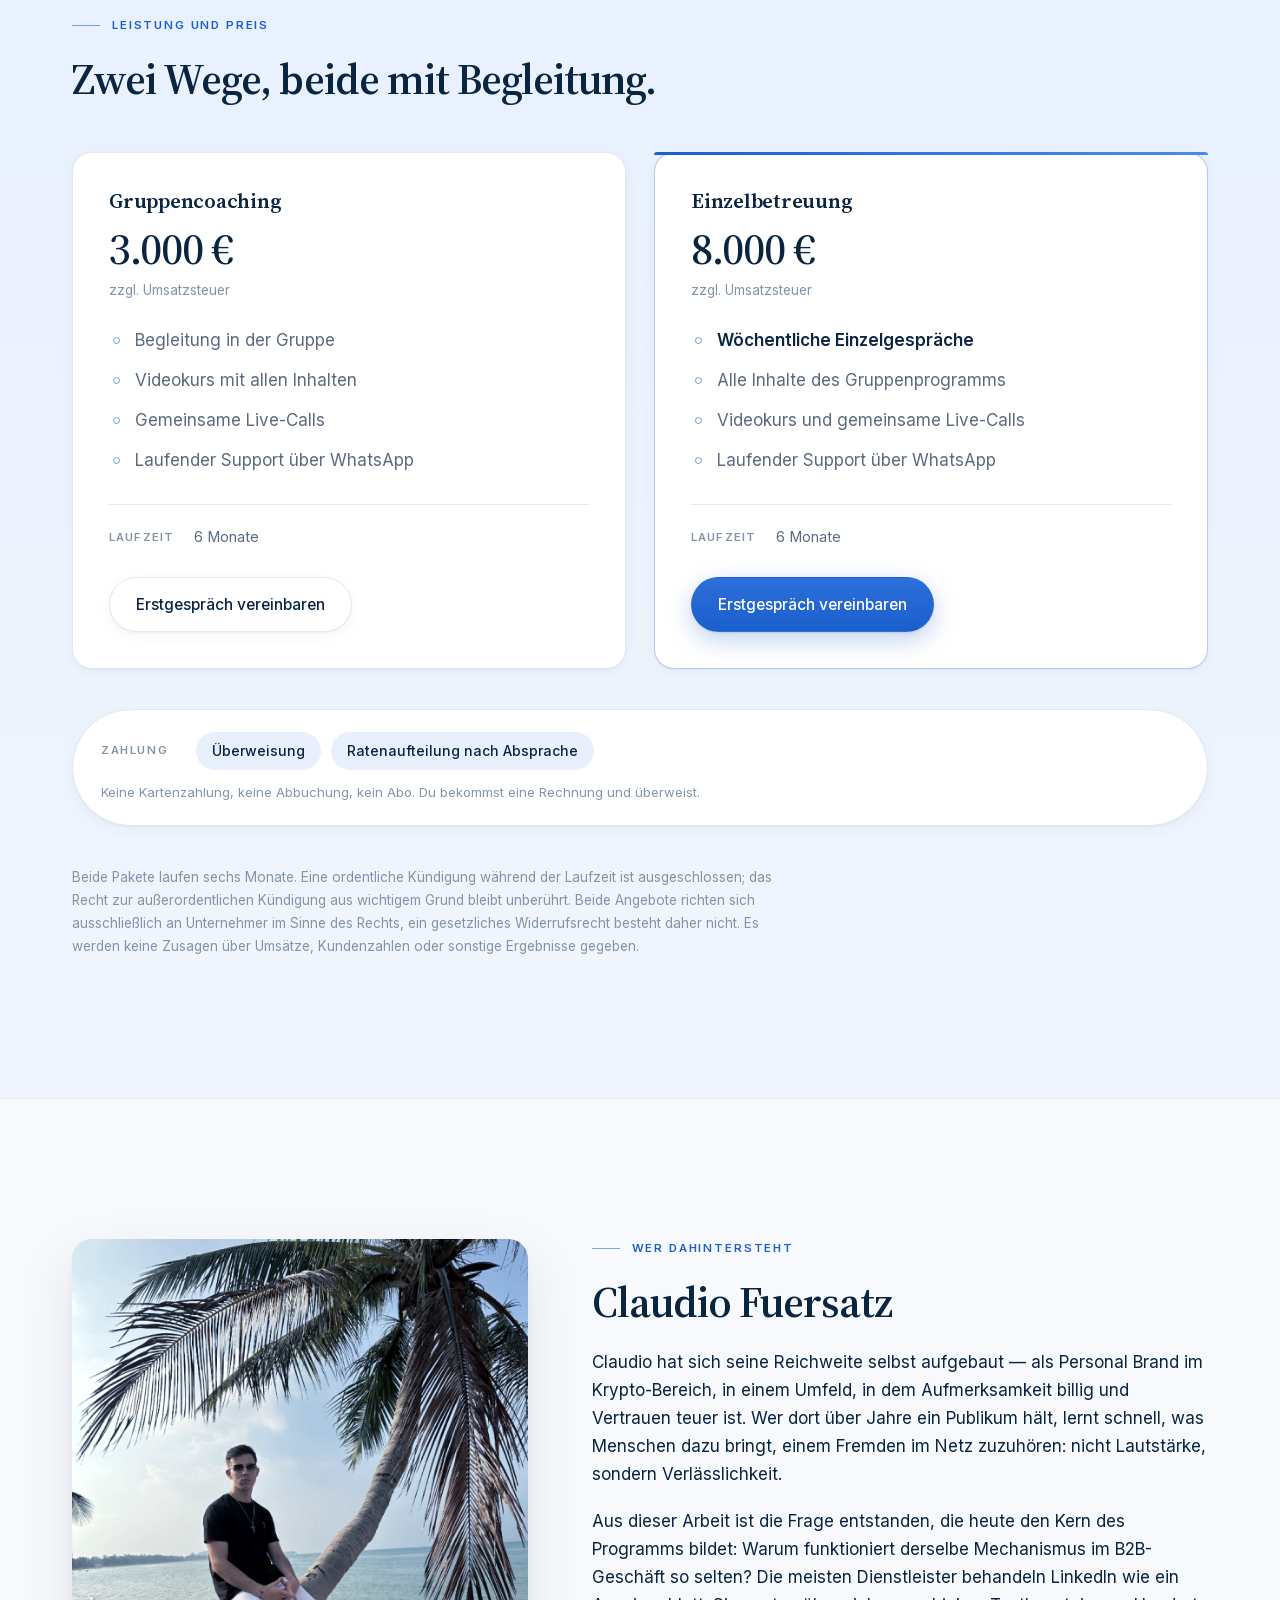
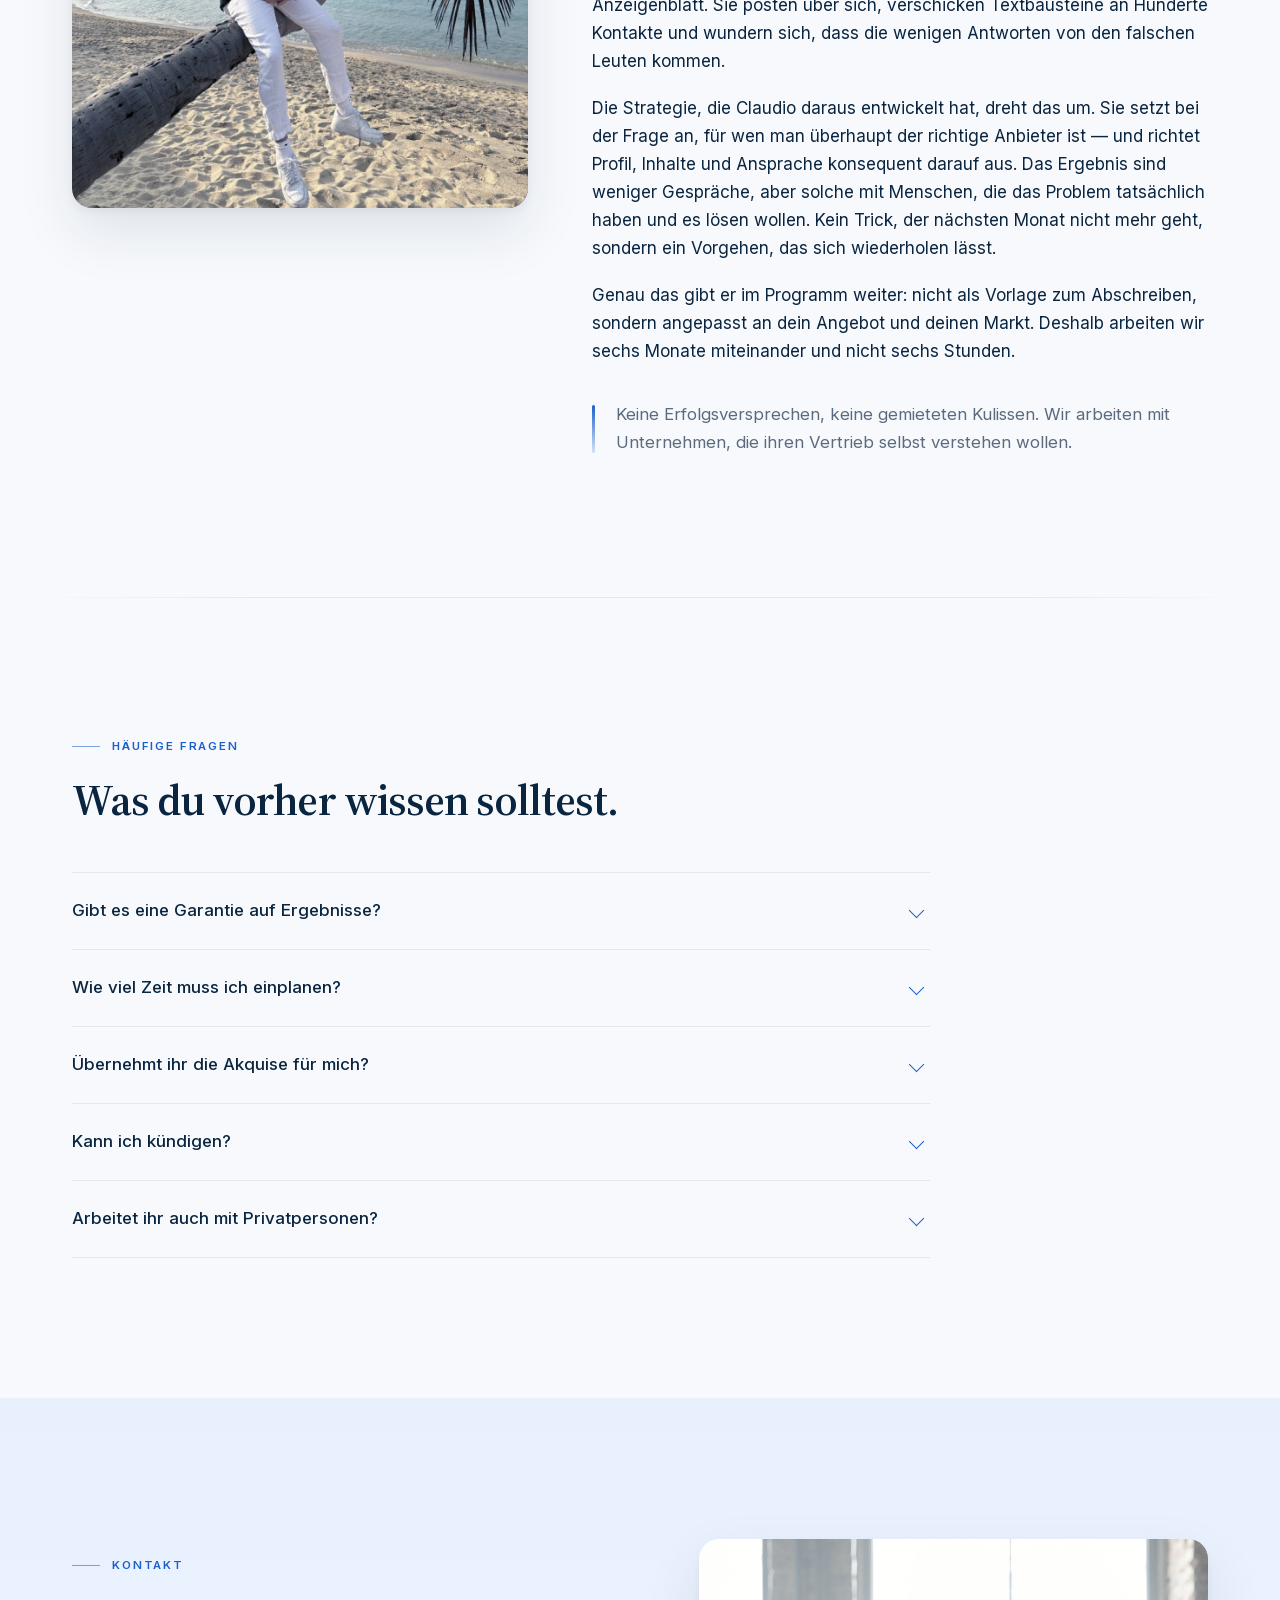
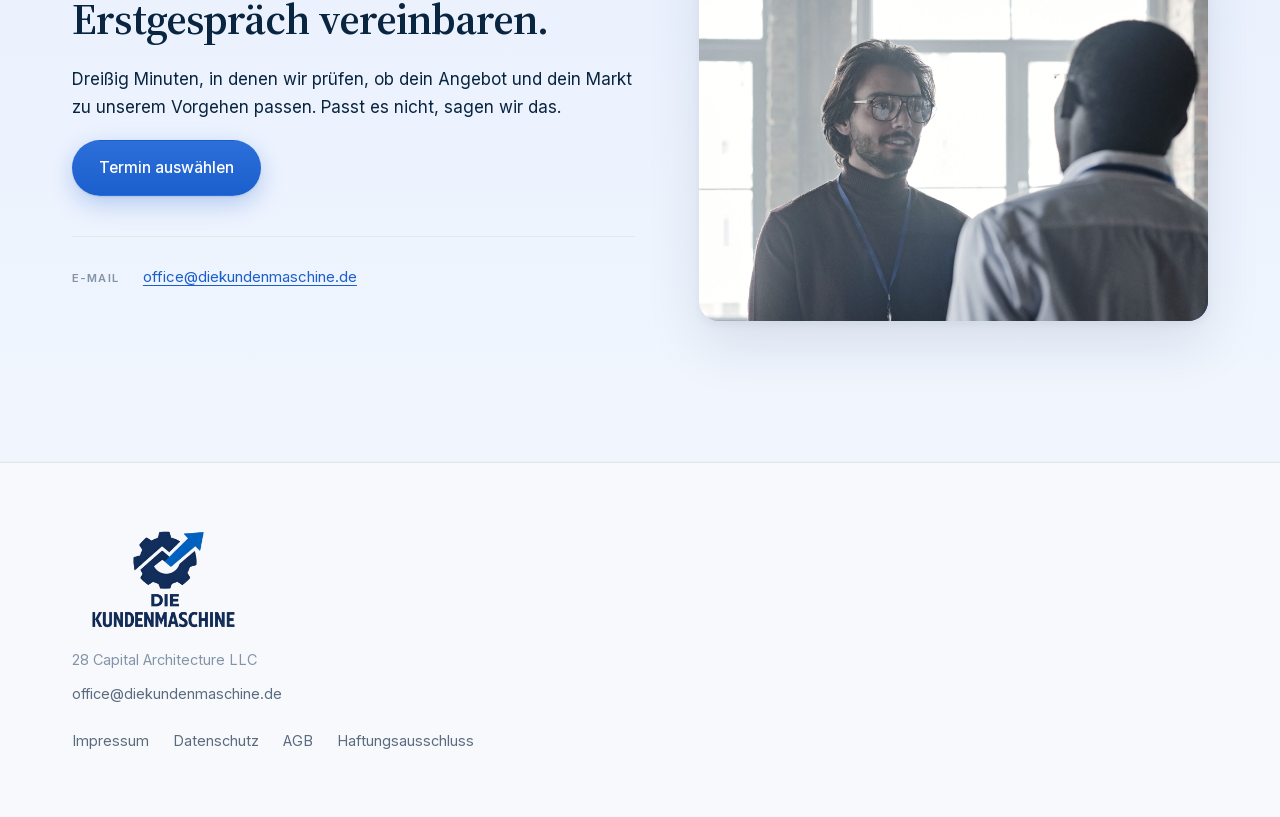
==== commit afcf6cdb: "Gelieferte Stockfotos einsetzen Drei Bilder von Pexels zugeschnitten, benannt und eingebaut. Das Ges" ====
--- a/index.html
+++ b/index.html
@@ -182,6 +182,9 @@
           </li>
         </ul>
       </div>
+      <div class="bild methode__bild">
+        <img src="assets/img/arbeit.jpg" alt="Konzentriertes Arbeiten am Laptop" width="2200" height="963" loading="lazy">
+      </div>
     </div>
   </section>
 
@@ -323,7 +326,9 @@
           <dd><a href="mailto:office@diekundenmaschine.de">office@diekundenmaschine.de</a></dd>
         </dl>
       </div>
-      <div class="bild kontakt__bild"></div>
+      <div class="bild kontakt__bild">
+        <img src="assets/img/gespraech.jpg" alt="Zwei Personen im Gespräch" width="1800" height="1350" loading="lazy">
+      </div>
     </div>
   </section>
 </main>
--- a/styles.css
+++ b/styles.css
@@ -137,9 +137,13 @@
 /* Dunkler Kontrapunkt. Bricht die durchgehend helle Fläche auf und gibt
    der Seite Rhythmus — bewusst genau einmal eingesetzt. */
 .abschnitt--dunkel {
+  /* Die Bürofassade liegt unter den Verläufen. Sie gibt dem dunklen Band
+     Textur, ohne mit dem Text zu konkurrieren — deshalb stark abgedunkelt. */
   background:
-    radial-gradient(52rem 30rem at 82% 0%, rgba(27, 95, 204, 0.32), transparent 66%),
-    linear-gradient(180deg, #0C2A4A, var(--text) 62%, #081D34);
+    radial-gradient(52rem 30rem at 82% 0%, rgba(27, 95, 204, 0.34), transparent 66%),
+    linear-gradient(180deg, rgba(12, 42, 74, 0.94), rgba(10, 37, 64, 0.9) 62%, rgba(8, 29, 52, 0.96)),
+    url("./assets/img/ausgangslage.jpg") center / cover no-repeat,
+    var(--text);
   color: #C7D5E6;
   overflow: hidden;
 }
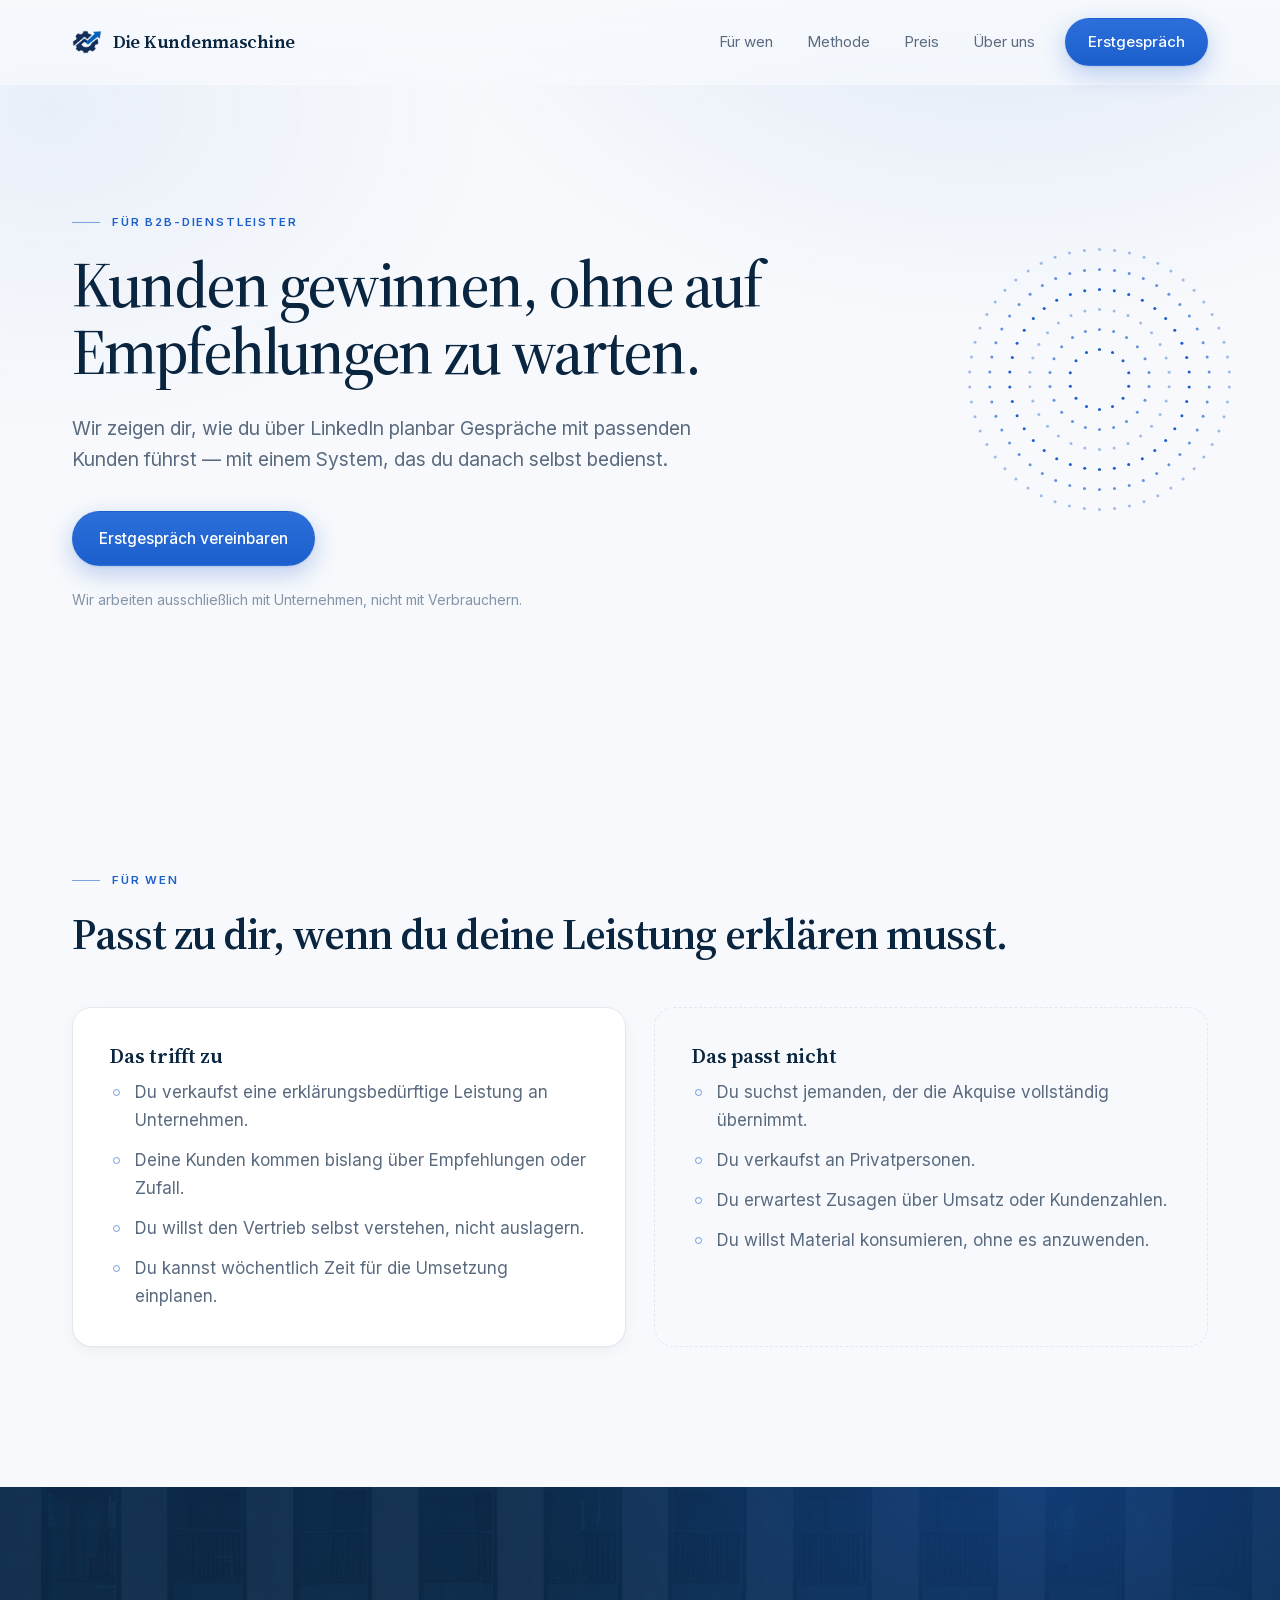
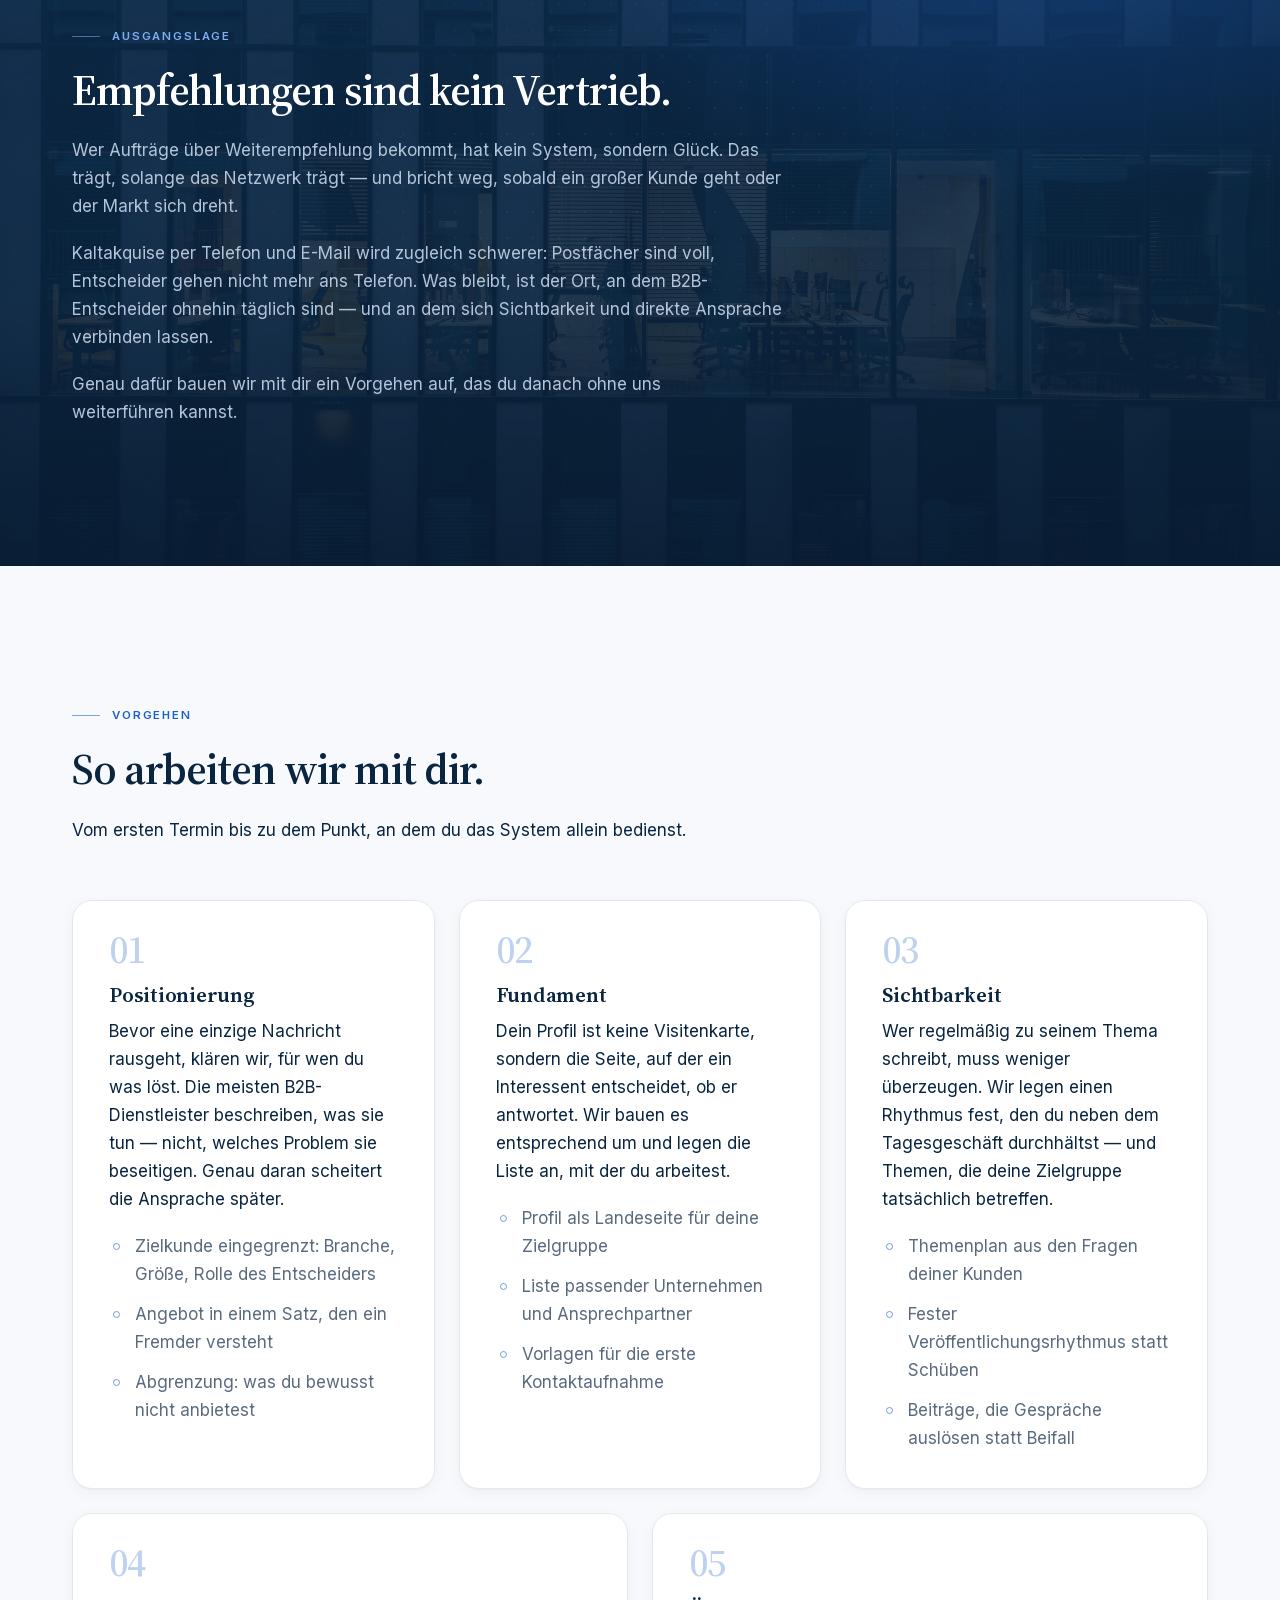
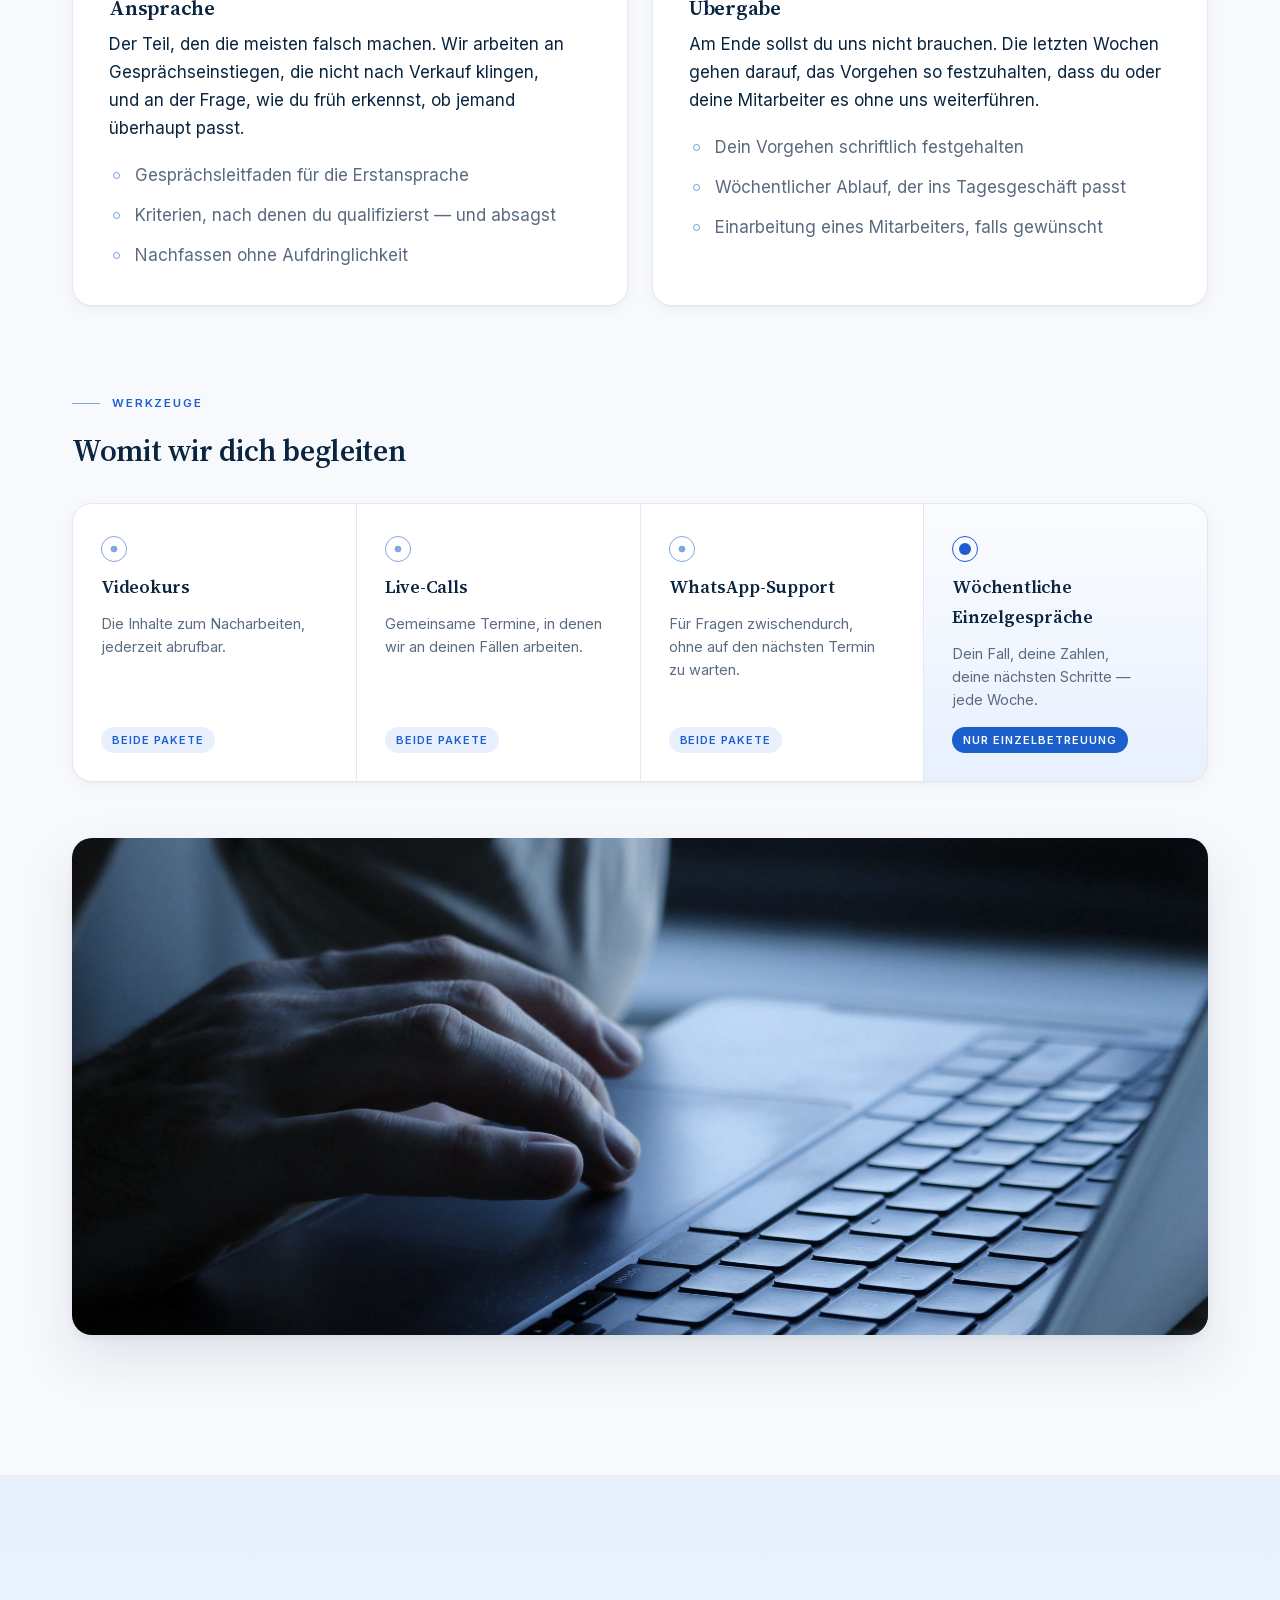
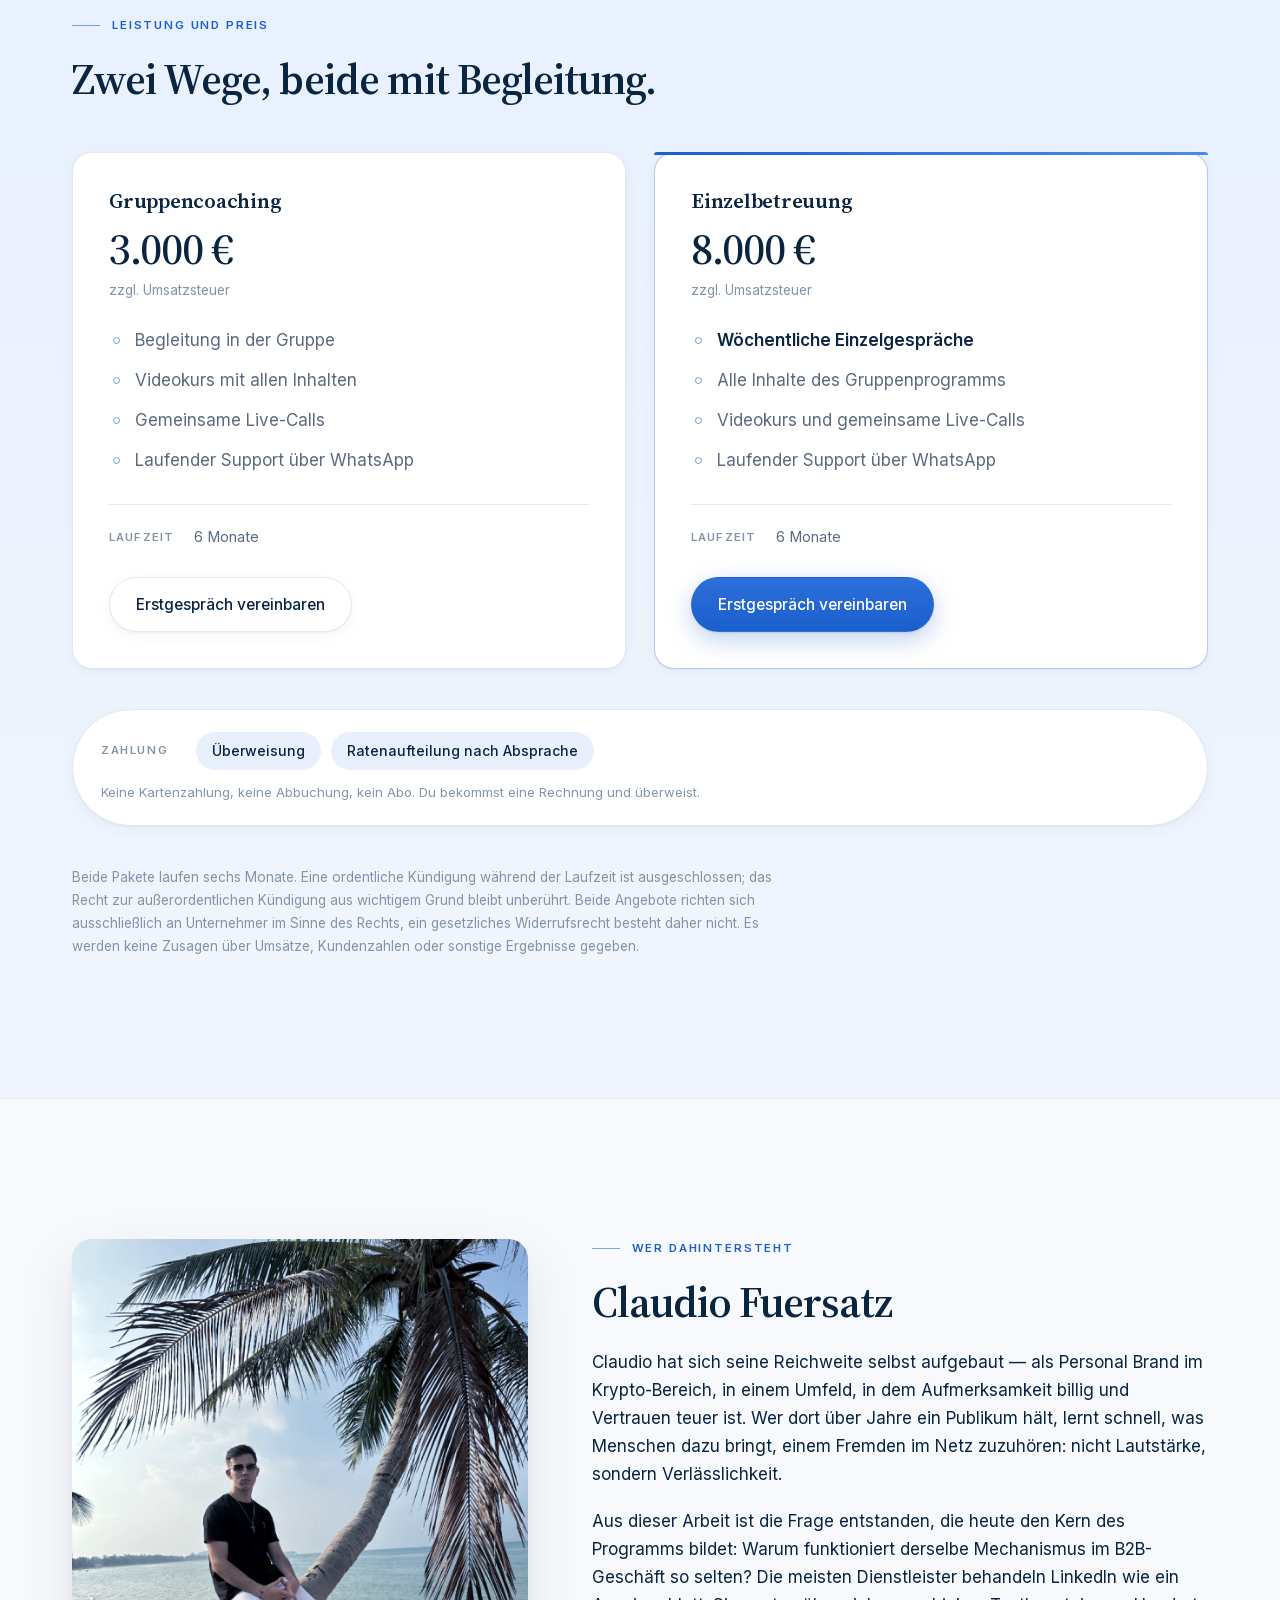
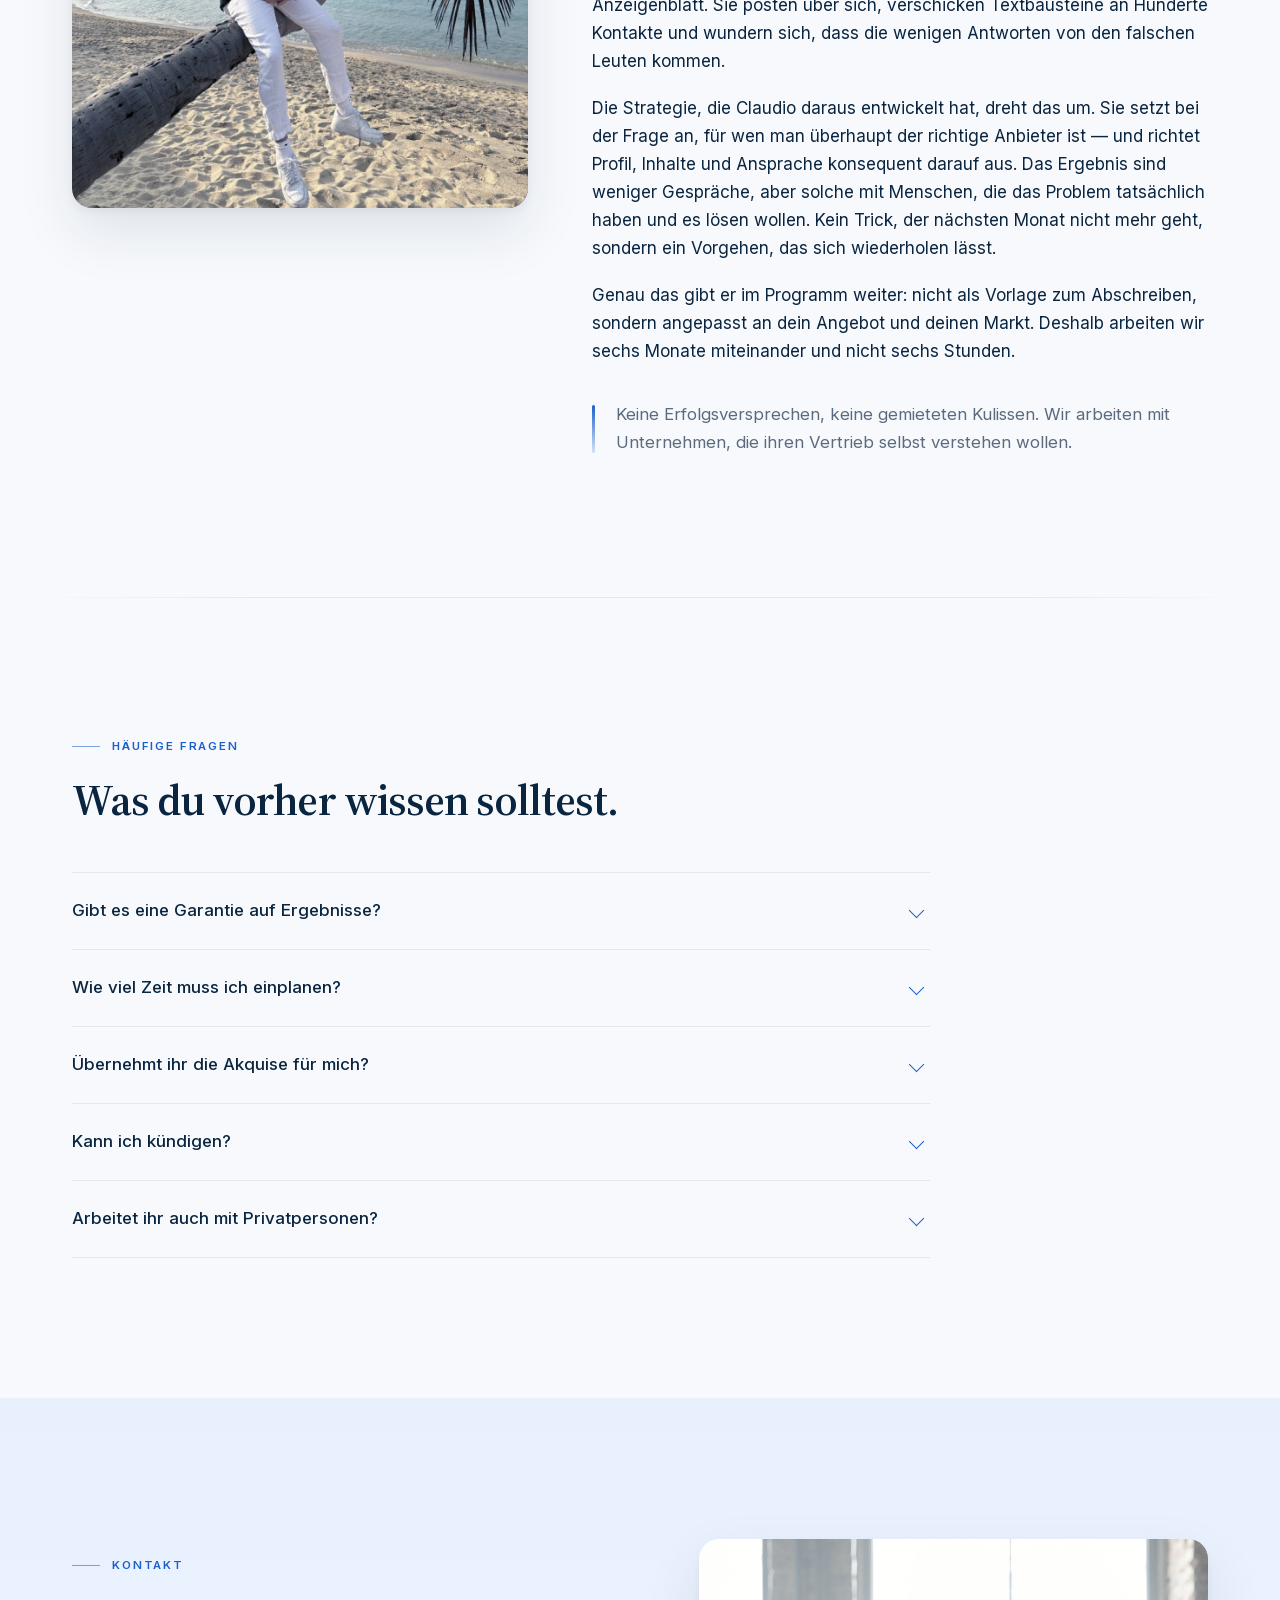
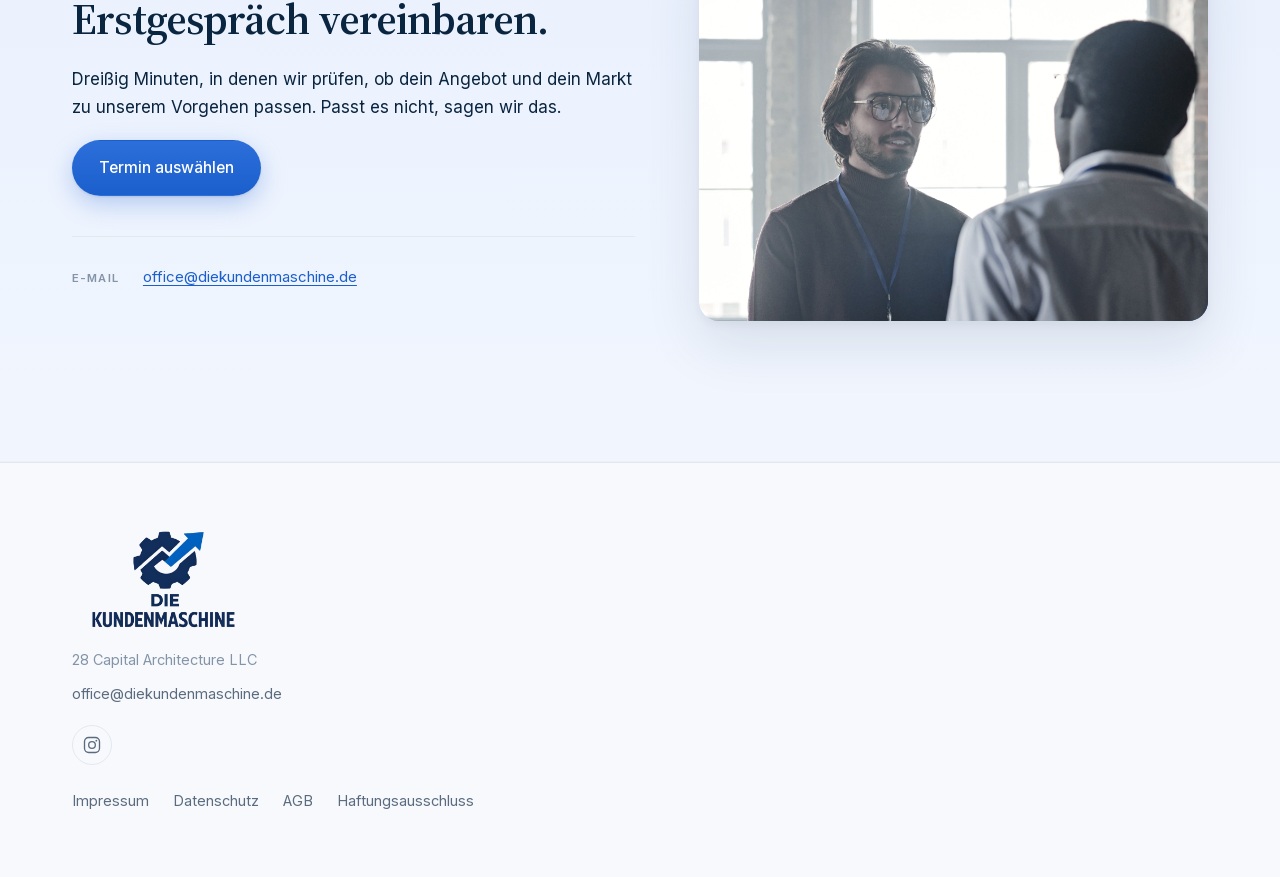
==== commit 3e8d2faa: "Instagram in die Fußzeile aufnehmen Der Link steht als Kreis mit Inline-SVG in der Fußzeile aller fü" ====
--- a/index.html
+++ b/index.html
@@ -338,6 +338,15 @@
     <img class="fuss__logo" src="assets/img/logo-voll.png" alt="Die Kundenmaschine" width="720" height="404">
     <p class="fuss__traeger">28 Capital Architecture LLC</p>
     <p class="fuss__kontakt"><a href="mailto:office@diekundenmaschine.de">office@diekundenmaschine.de</a></p>
+    <nav class="fuss__sozial" aria-label="Soziale Netzwerke">
+      <a href="https://www.instagram.com/diekundenmaschine/" target="_blank" rel="noopener noreferrer" aria-label="Instagram">
+        <svg viewBox="0 0 24 24" width="20" height="20" fill="none" stroke="currentColor" stroke-width="1.6" aria-hidden="true">
+          <rect x="3" y="3" width="18" height="18" rx="5"/>
+          <circle cx="12" cy="12" r="4"/>
+          <circle cx="17.2" cy="6.8" r="1.1" fill="currentColor" stroke="none"/>
+        </svg>
+      </a>
+    </nav>
     <nav class="fuss__links">
       <a href="impressum.html">Impressum</a>
       <a href="datenschutz.html">Datenschutz</a>
--- a/styles.css
+++ b/styles.css
@@ -1137,3 +1137,25 @@
 .fuss__kontakt { margin: 10px 0 0; }
 .fuss__kontakt a { color: var(--text-leise); text-decoration: none; }
 .fuss__kontakt a:hover { color: var(--primaer); }
+
+.fuss__sozial { display: flex; gap: 12px; margin-top: 20px; }
+
+.fuss__sozial a {
+  display: inline-flex;
+  align-items: center;
+  justify-content: center;
+  width: 40px;
+  height: 40px;
+  border: 1px solid var(--rand);
+  border-radius: 50%;
+  color: var(--text-leise);
+  transition: color var(--zeit) var(--kurve),
+              border-color var(--zeit) var(--kurve),
+              transform var(--zeit) var(--kurve);
+}
+
+.fuss__sozial a:hover {
+  color: var(--primaer);
+  border-color: var(--primaer);
+  transform: translateY(-2px);
+}
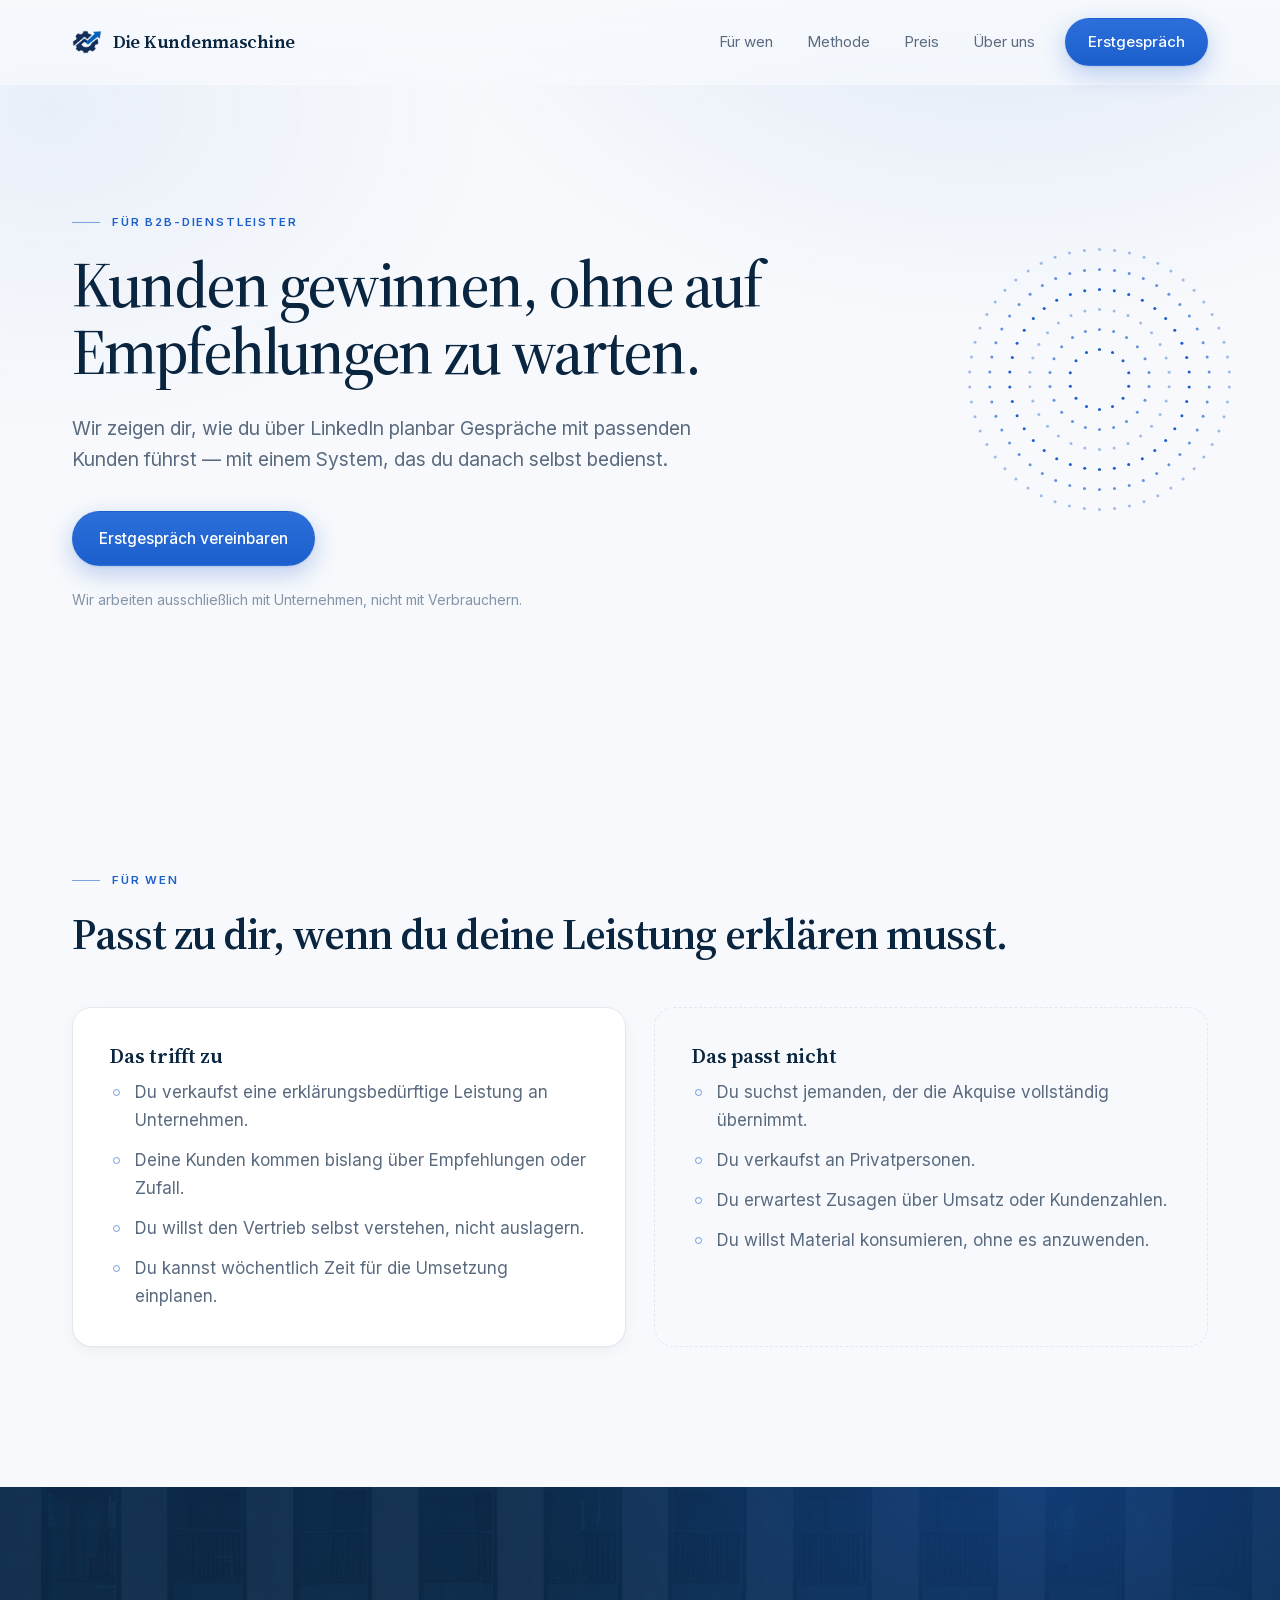
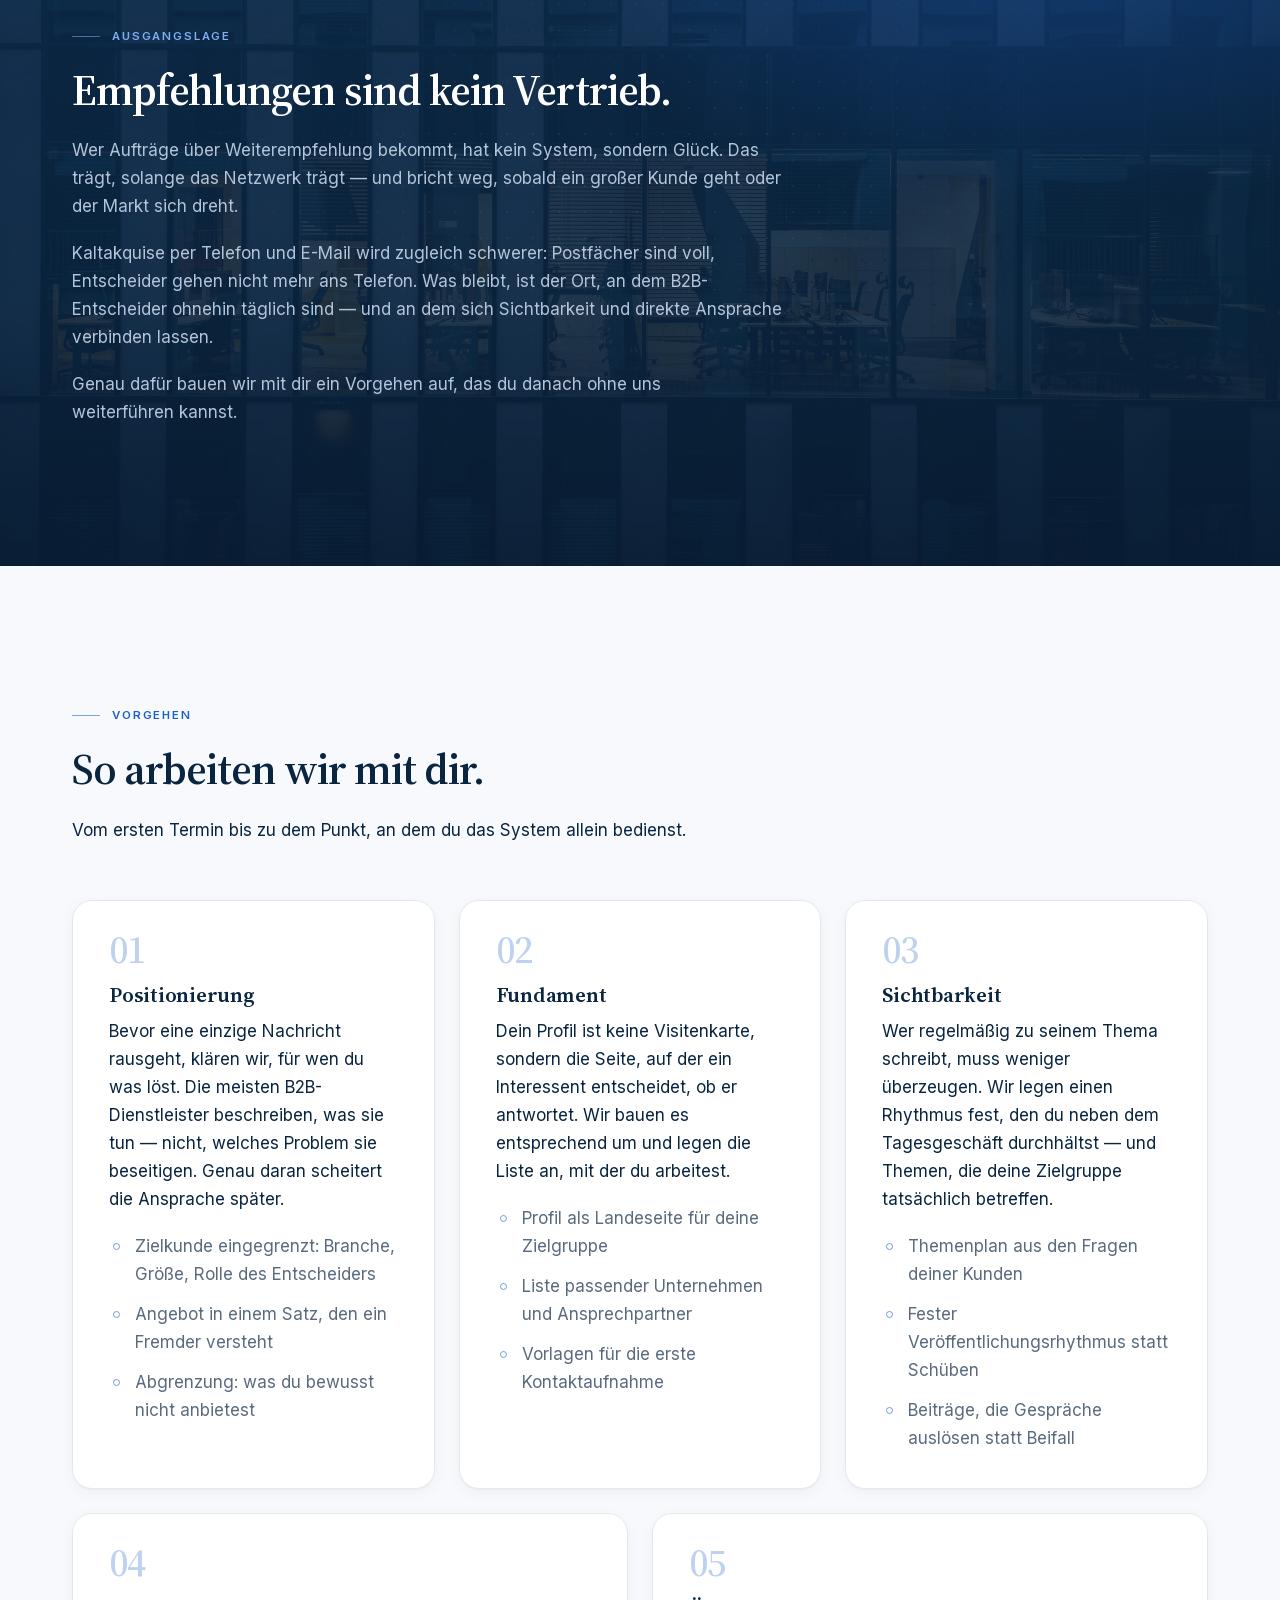
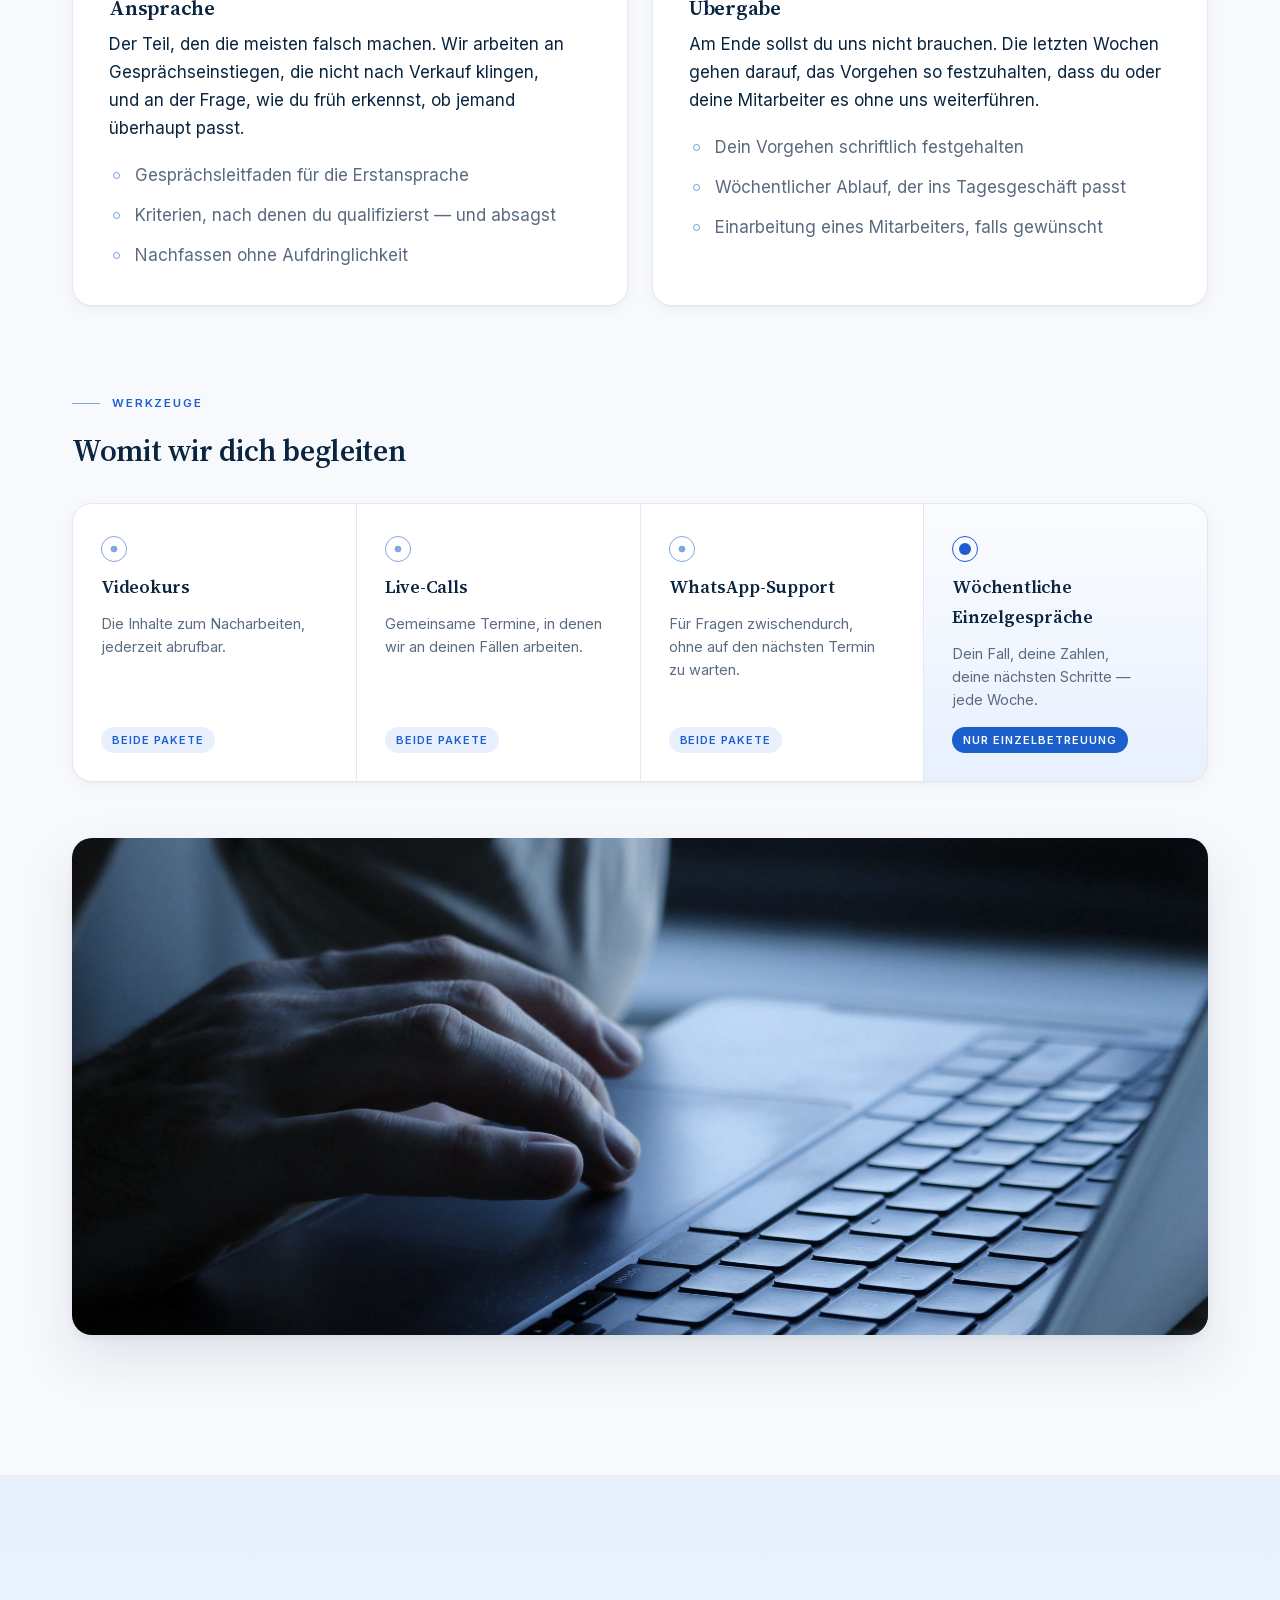
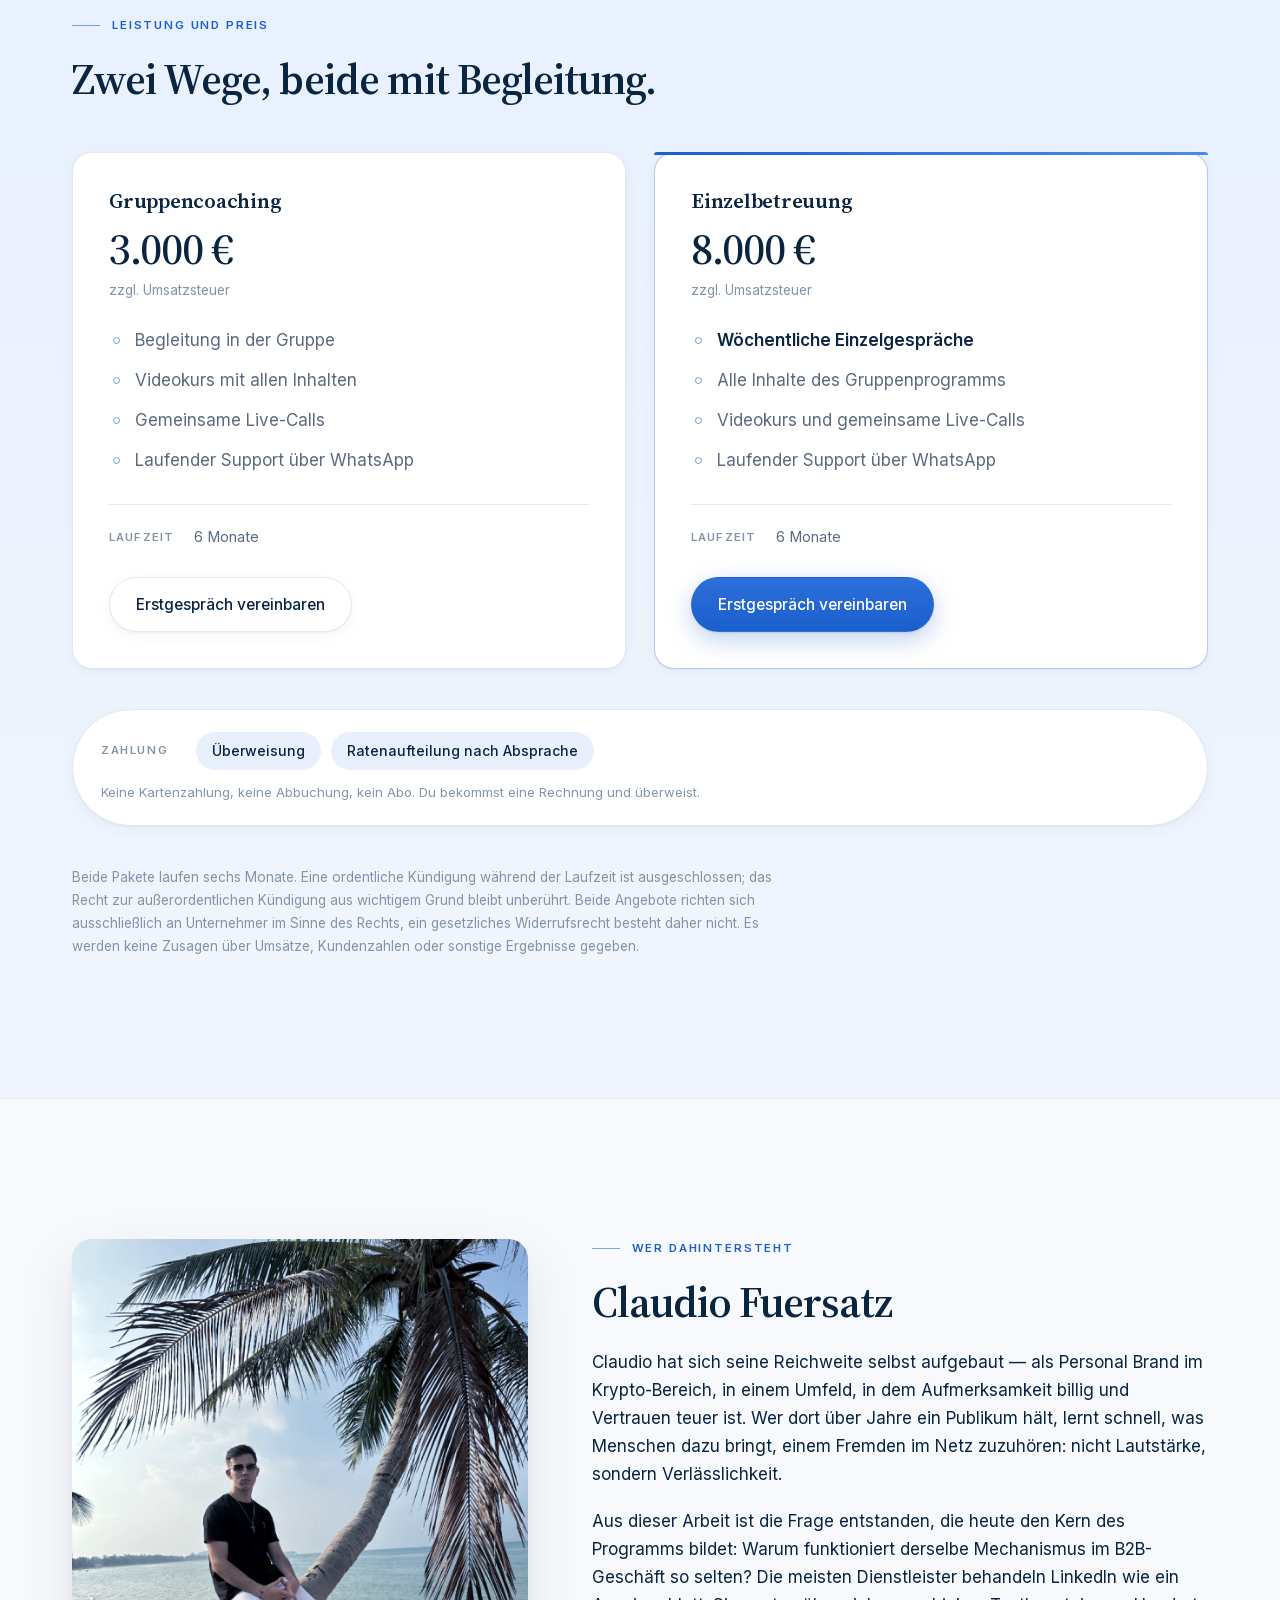
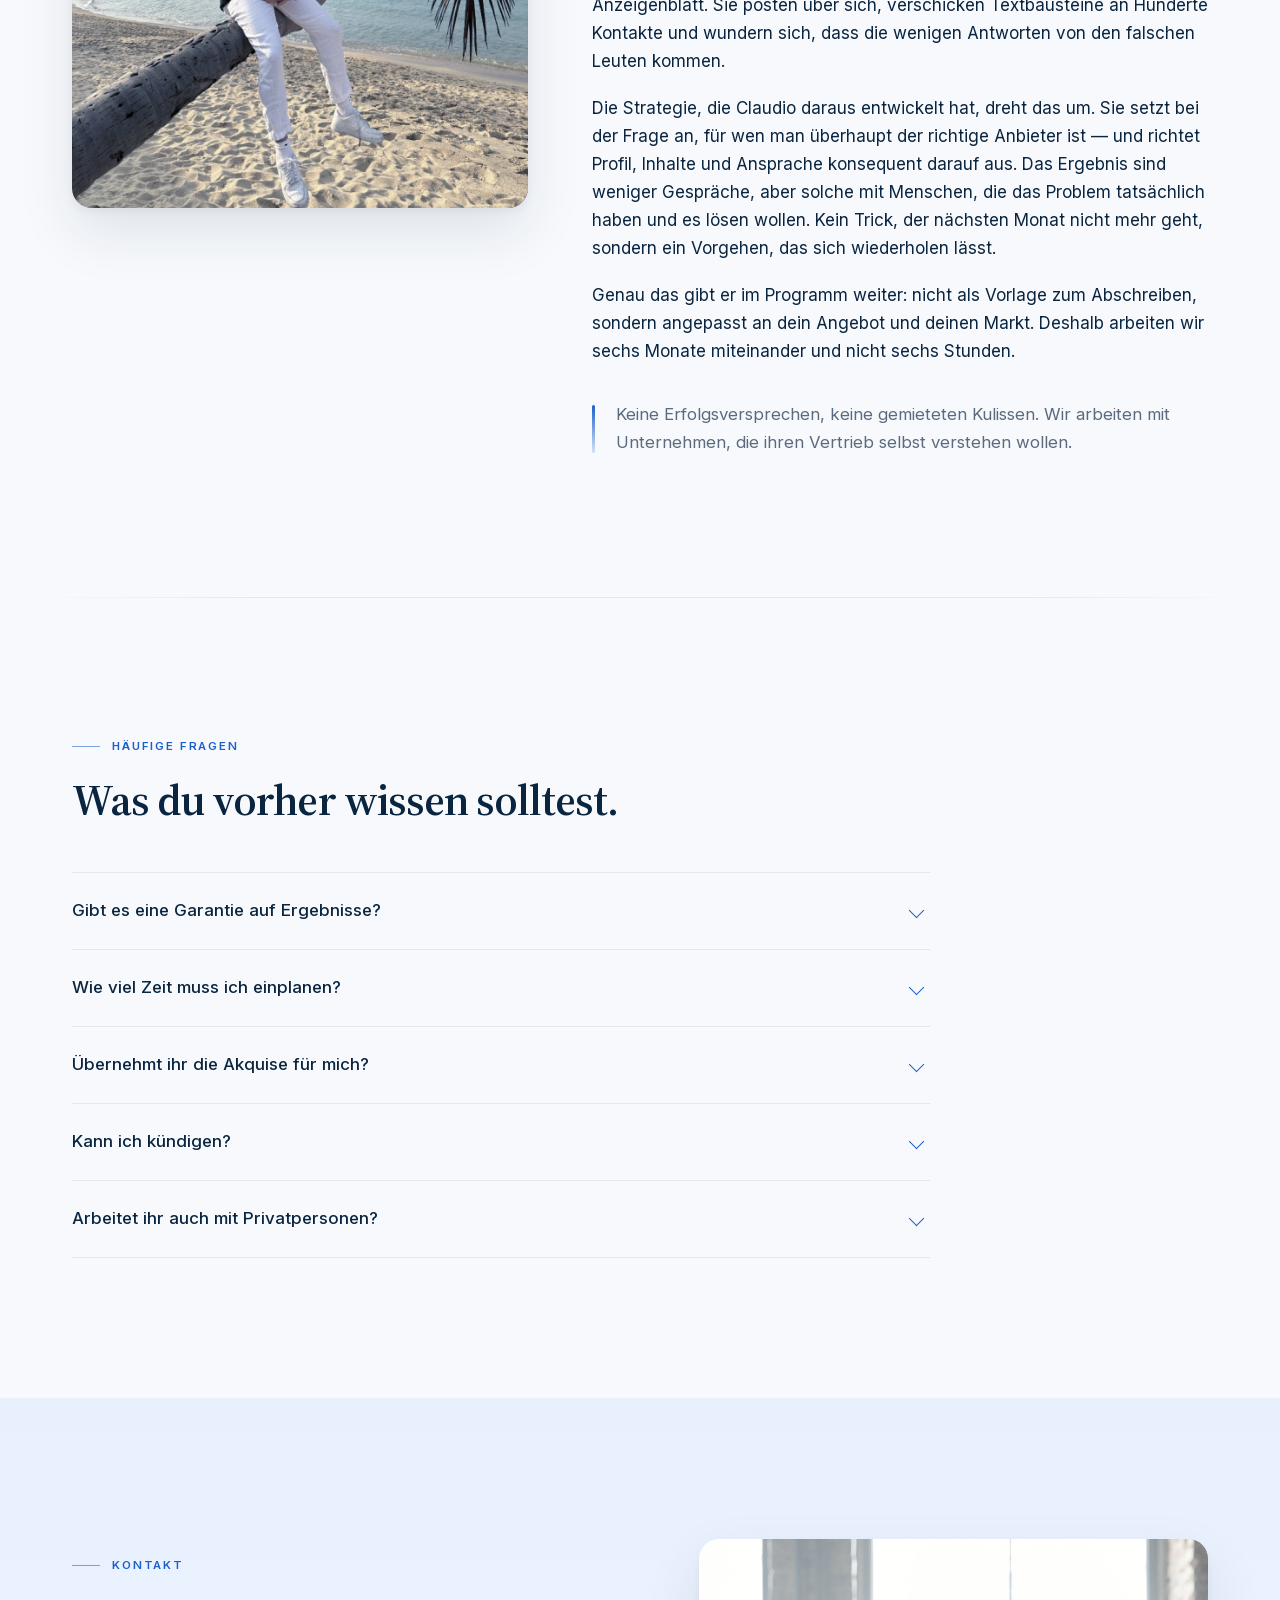
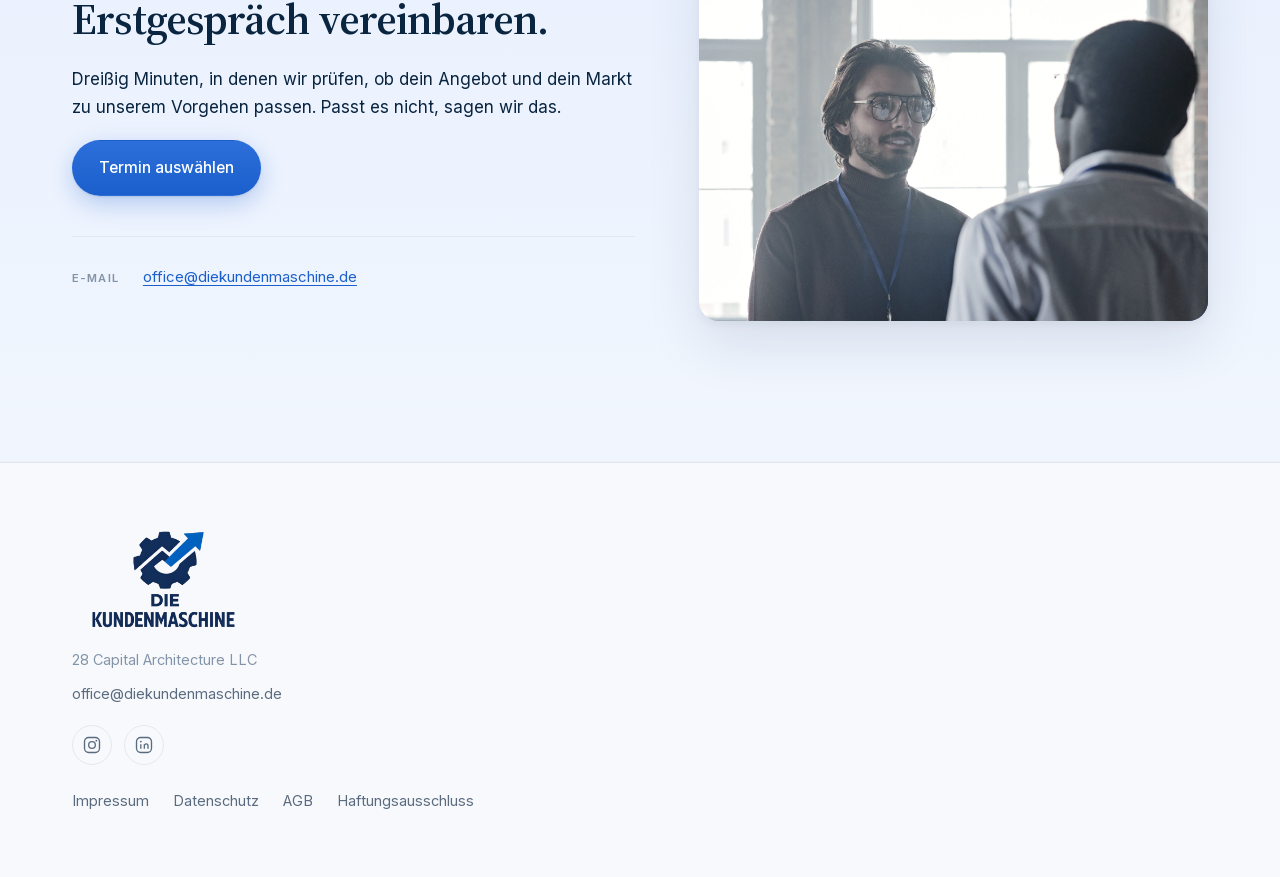
==== commit 883e4e5c: "LinkedIn in die Fußzeile aufnehmen Zweites Icon in der bestehenden Sozial-Navigation, im gleichen St" ====
--- a/index.html
+++ b/index.html
@@ -346,6 +346,14 @@
           <circle cx="17.2" cy="6.8" r="1.1" fill="currentColor" stroke="none"/>
         </svg>
       </a>
+      <a href="https://www.linkedin.com/in/claudio-fuersatz-14202a2ba" target="_blank" rel="noopener noreferrer" aria-label="LinkedIn">
+        <svg viewBox="0 0 24 24" width="20" height="20" fill="none" stroke="currentColor" stroke-width="1.6" aria-hidden="true">
+          <rect x="3" y="3" width="18" height="18" rx="5"/>
+          <line x1="8.2" y1="11" x2="8.2" y2="16.4"/>
+          <circle cx="8.2" cy="7.9" r="1.1" fill="currentColor" stroke="none"/>
+          <path d="M12.4 16.4v-5.4m0 1.9a2.2 2.2 0 0 1 4.4 0v3.5"/>
+        </svg>
+      </a>
     </nav>
     <nav class="fuss__links">
       <a href="impressum.html">Impressum</a>
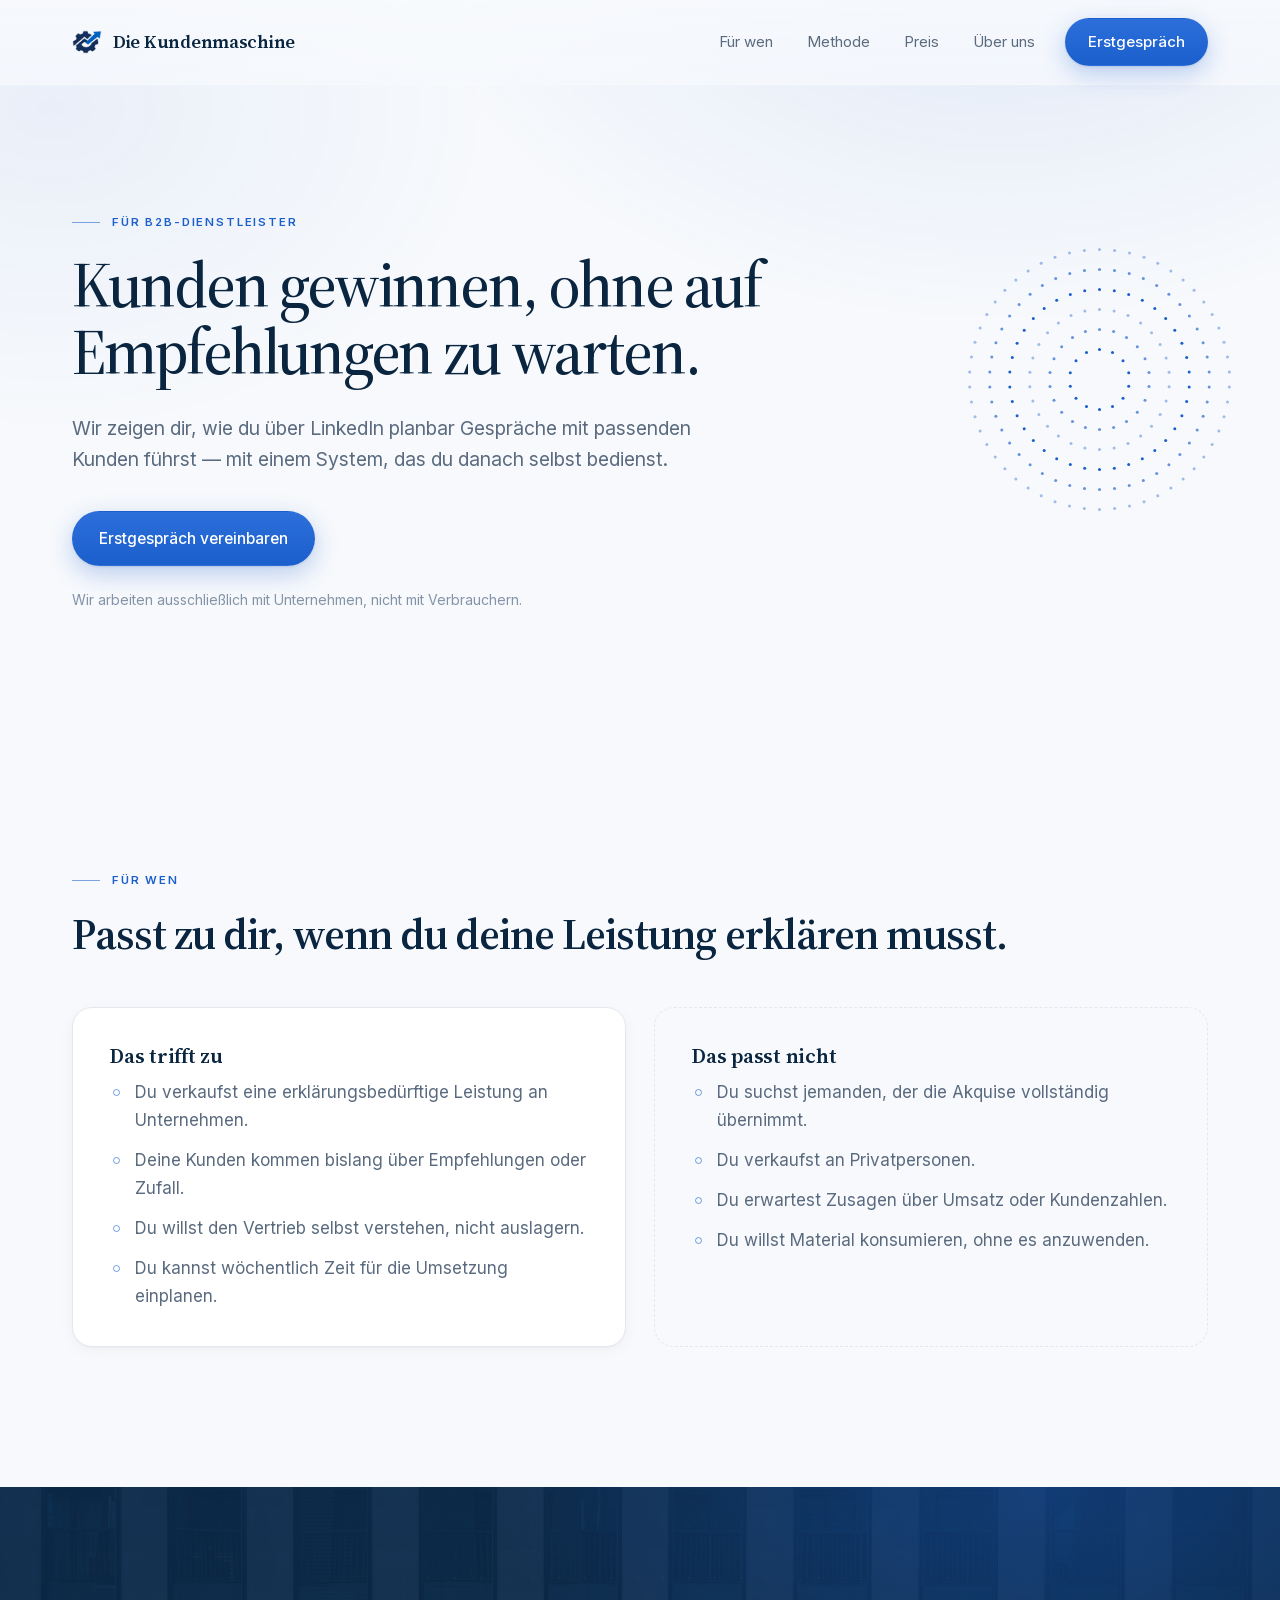
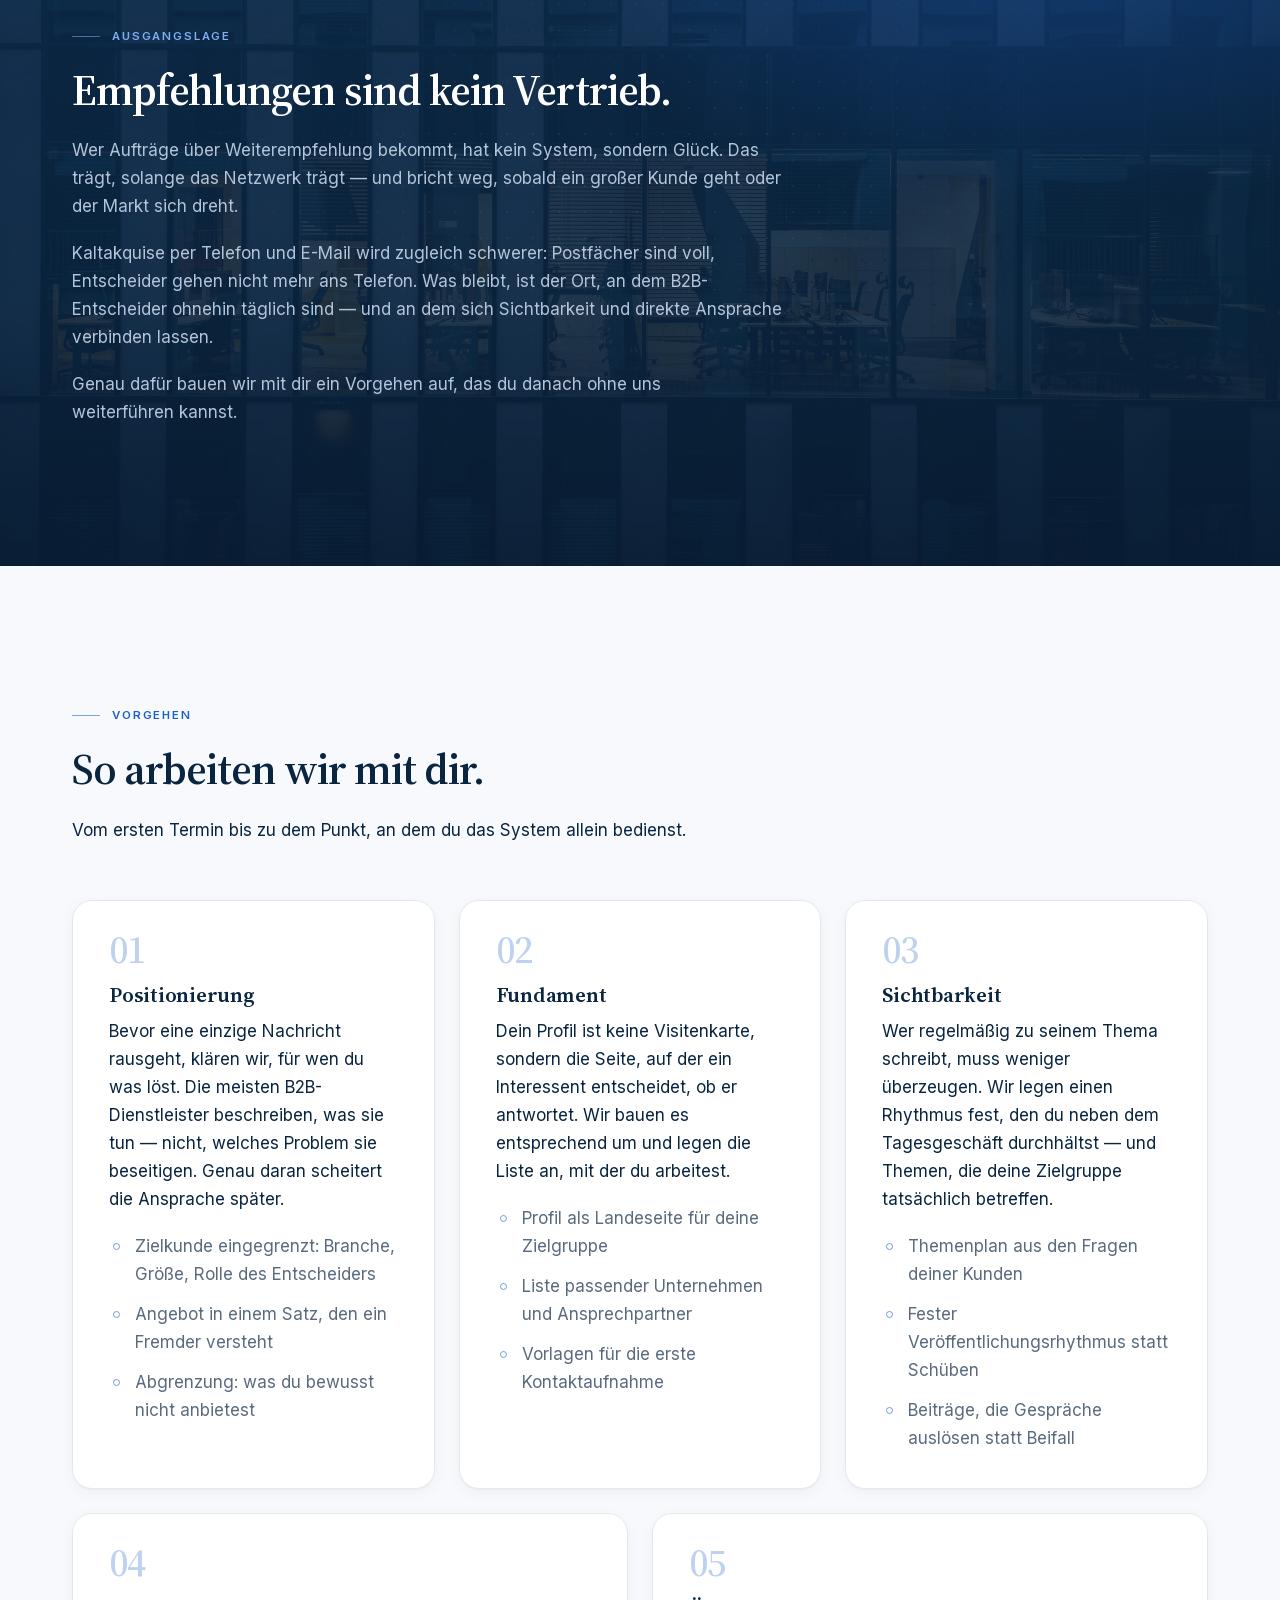
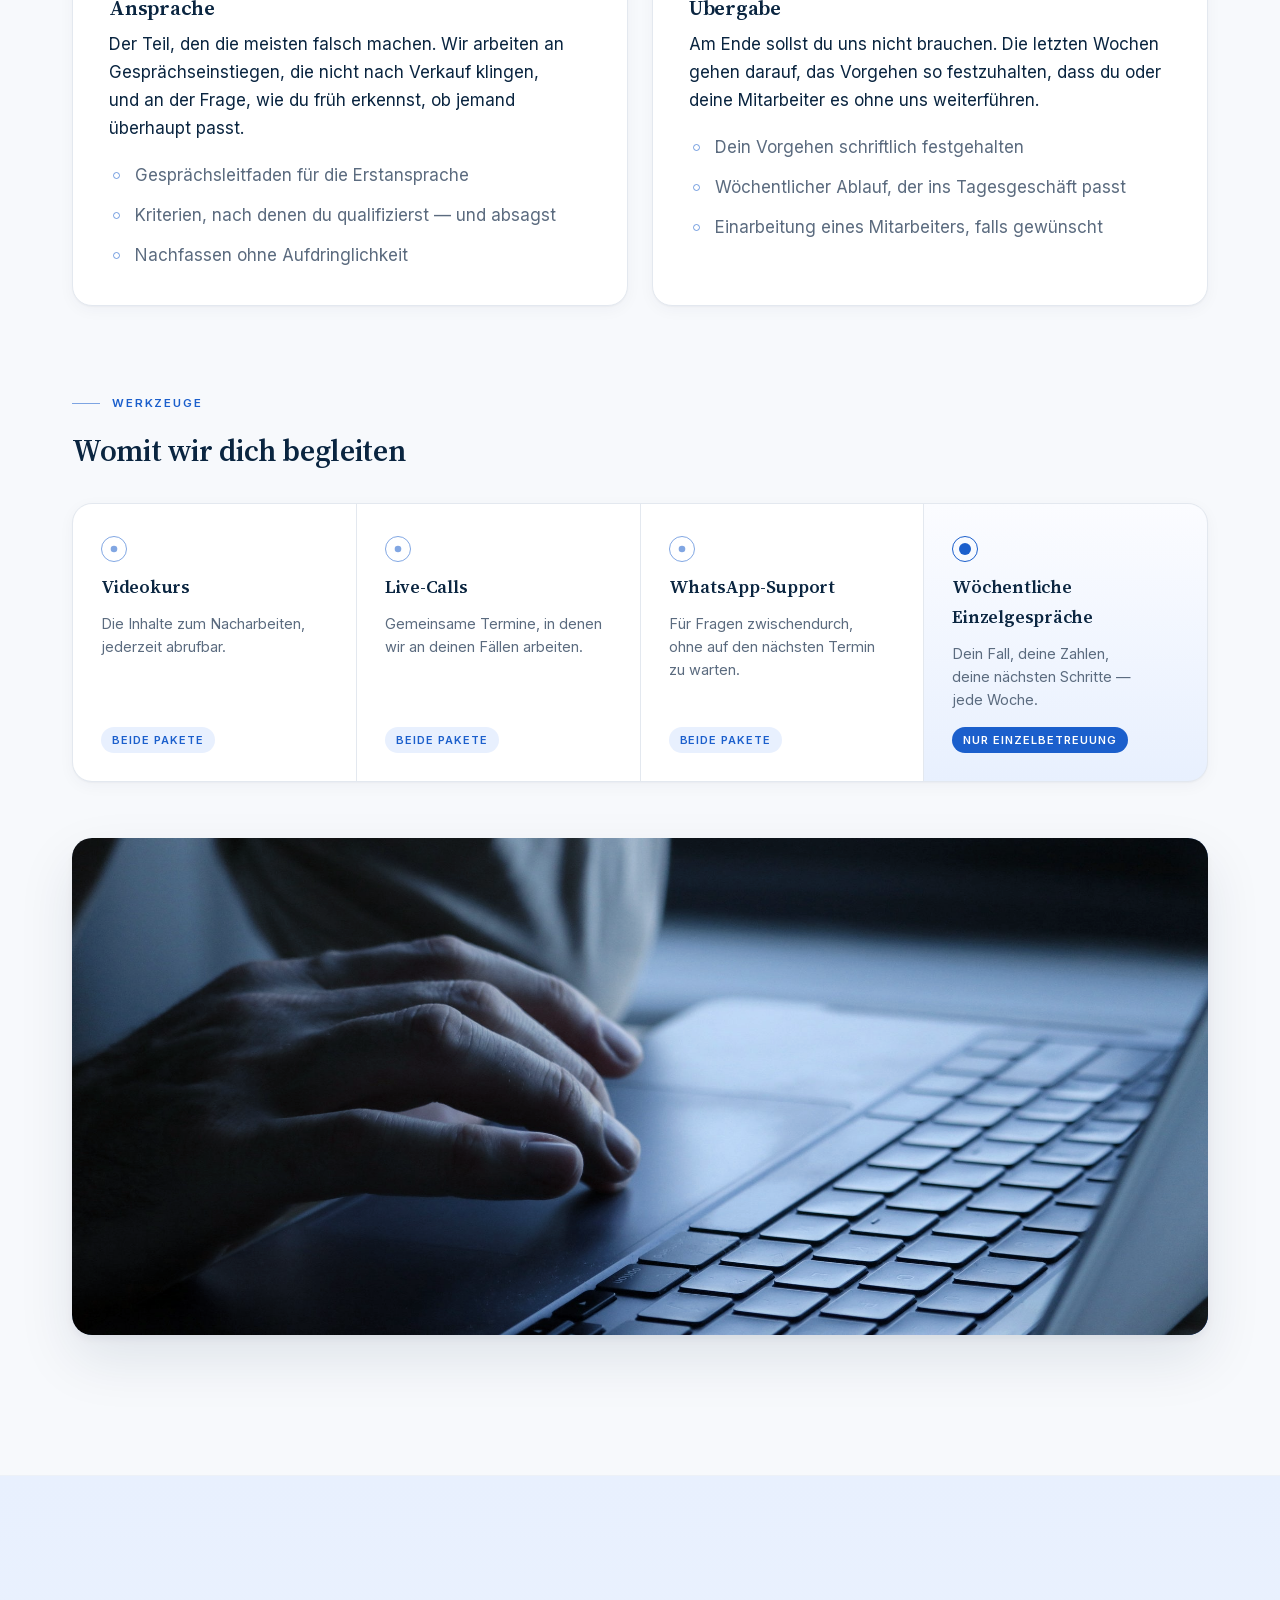
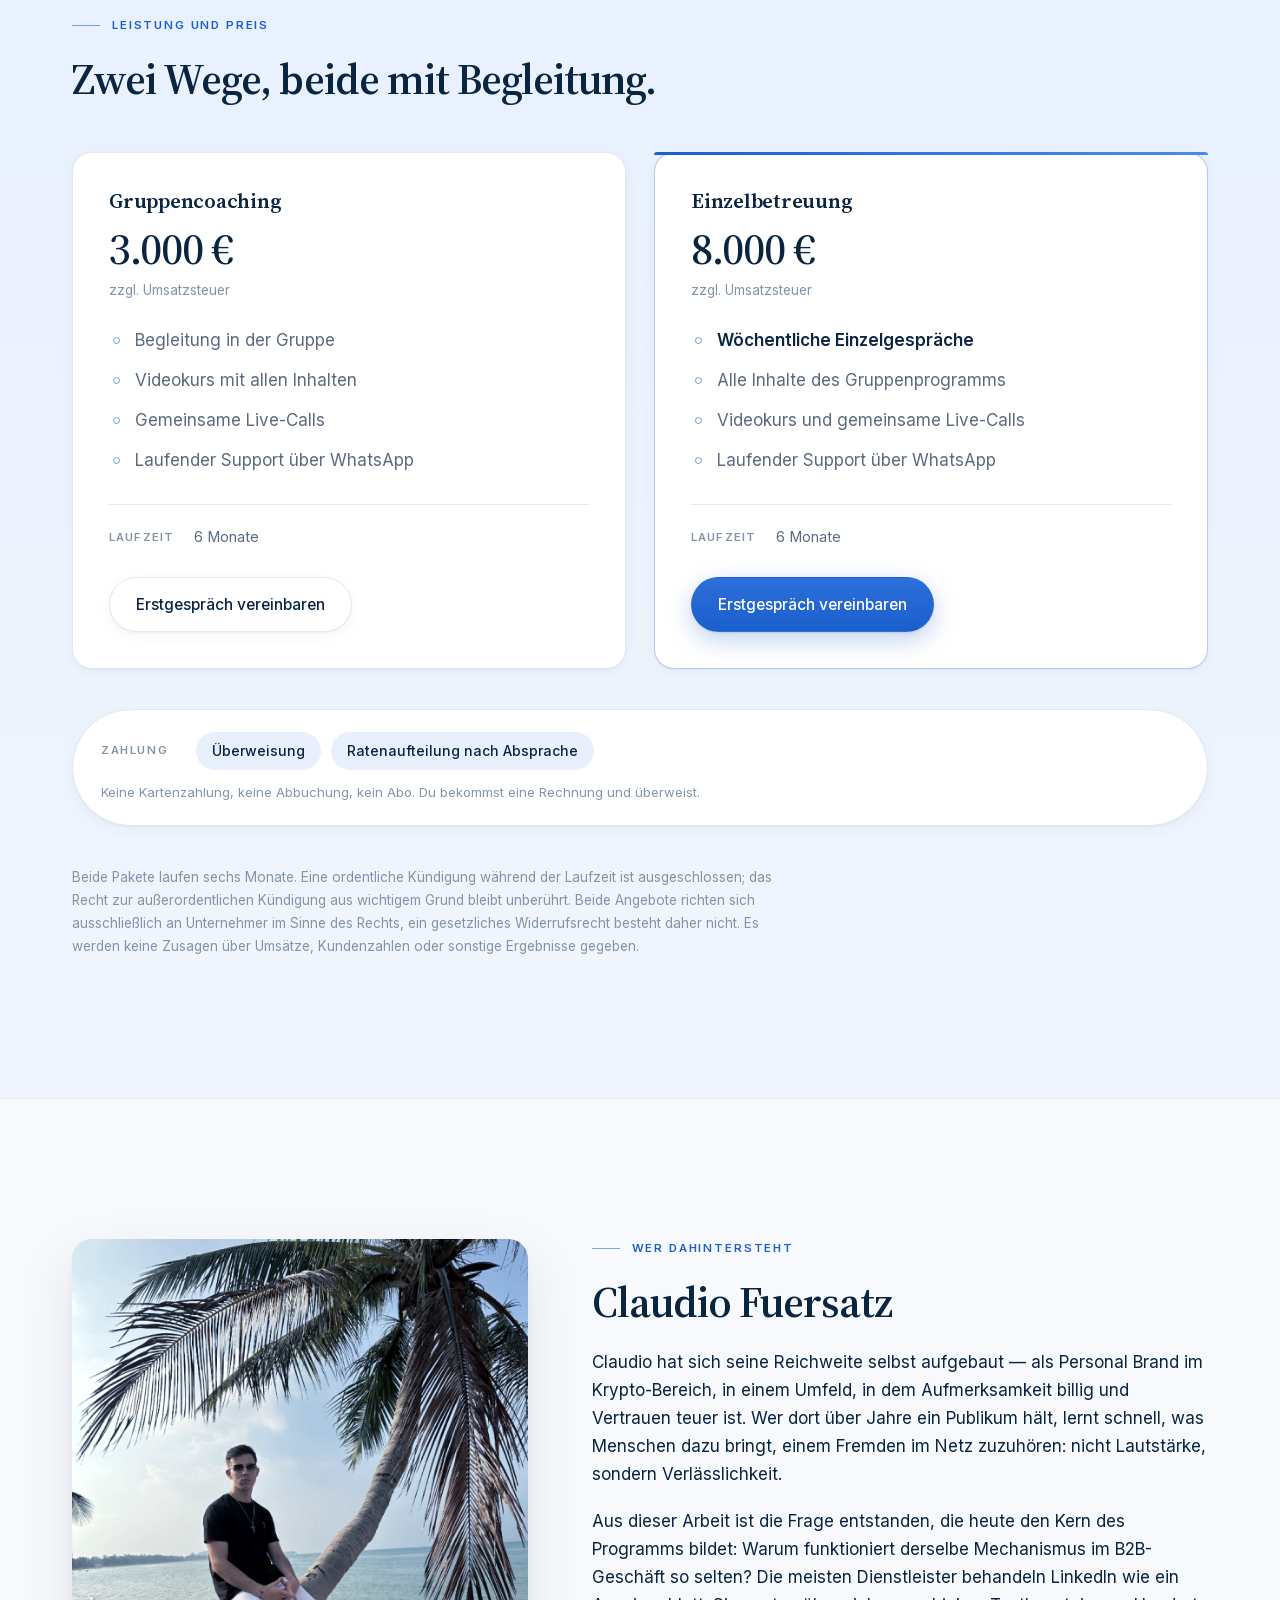
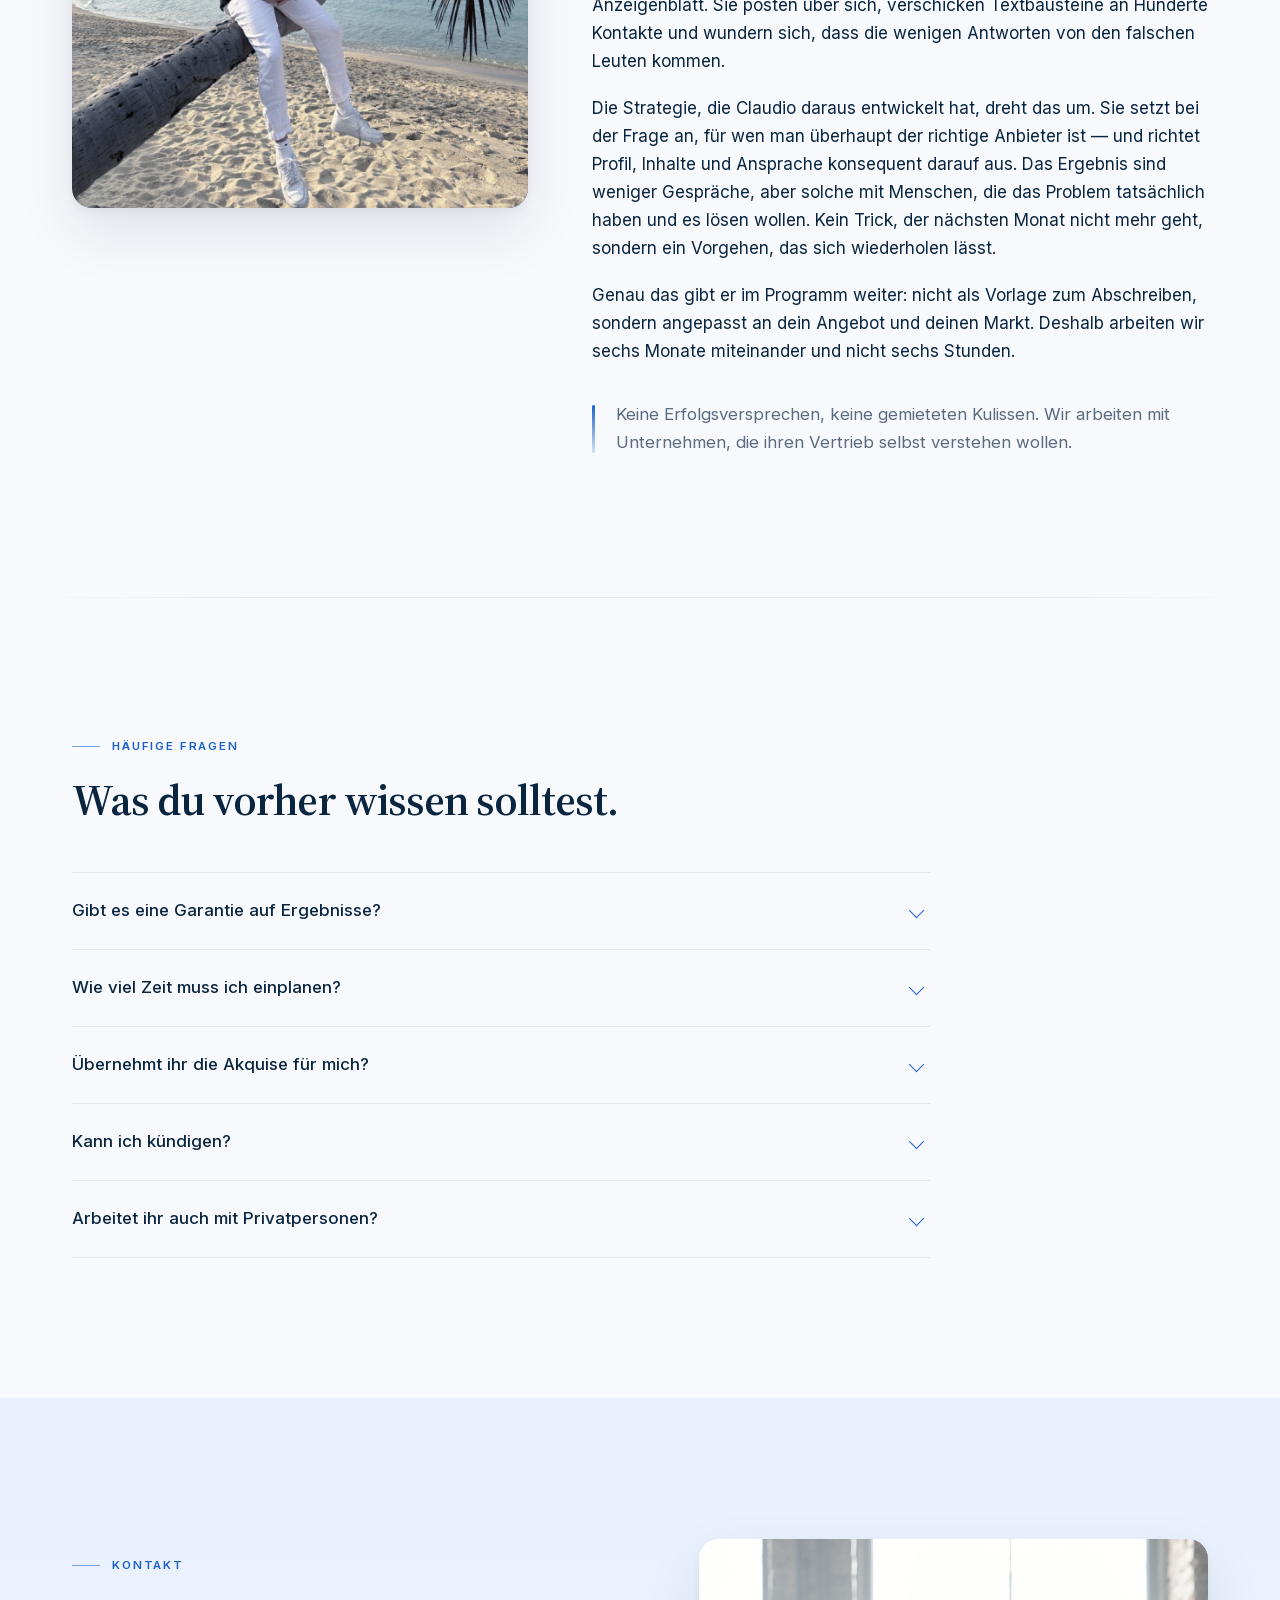
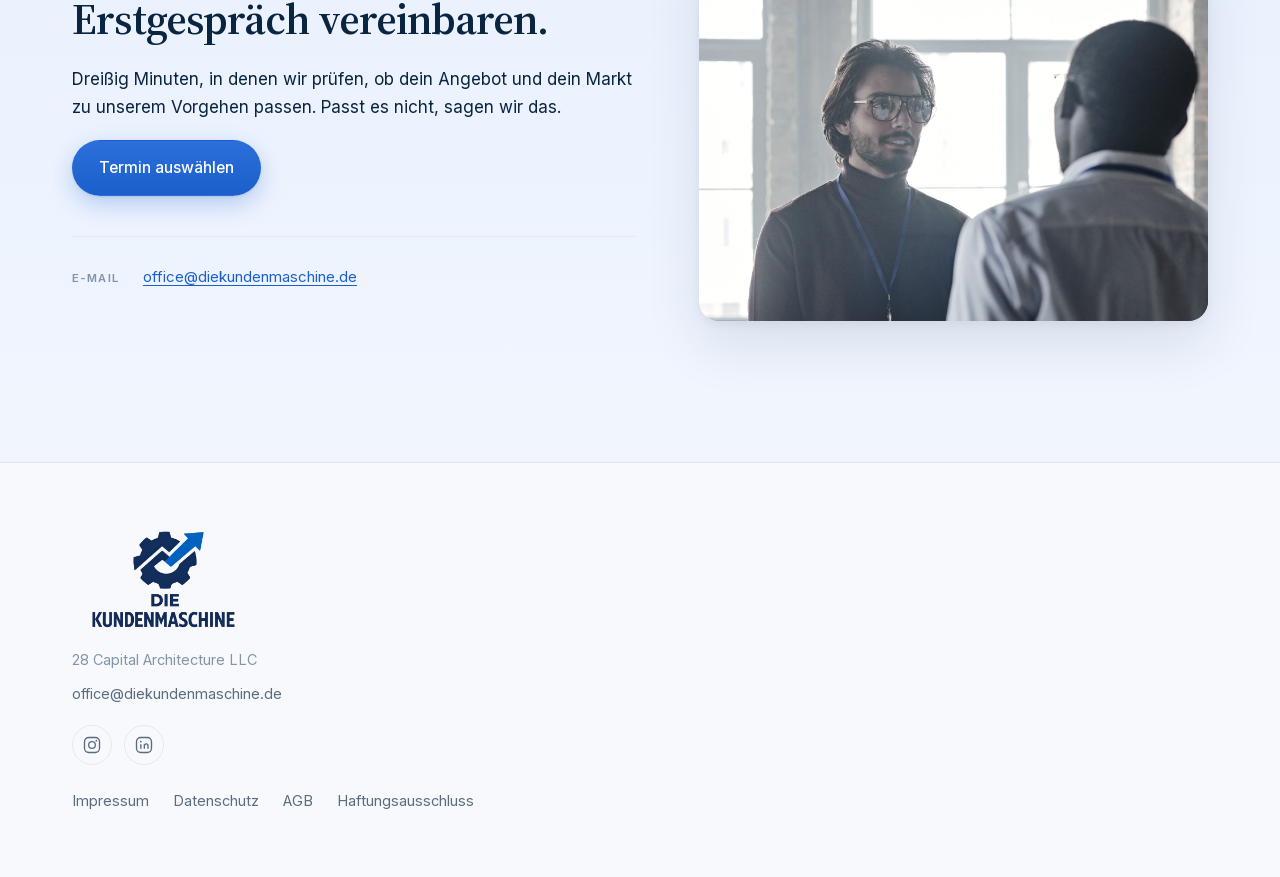
==== commit f617555e: "LinkedIn-Link auf das richtige Profil korrigieren Das zuvor eingetragene Profil (claudio-fuersatz-14" ====
--- a/index.html
+++ b/index.html
@@ -346,7 +346,7 @@
           <circle cx="17.2" cy="6.8" r="1.1" fill="currentColor" stroke="none"/>
         </svg>
       </a>
-      <a href="https://www.linkedin.com/in/claudio-fuersatz-14202a2ba" target="_blank" rel="noopener noreferrer" aria-label="LinkedIn">
+      <a href="https://www.linkedin.com/in/claudio-f%C3%BCrsatz-a549631b6/" target="_blank" rel="noopener noreferrer" aria-label="LinkedIn">
         <svg viewBox="0 0 24 24" width="20" height="20" fill="none" stroke="currentColor" stroke-width="1.6" aria-hidden="true">
           <rect x="3" y="3" width="18" height="18" rx="5"/>
           <line x1="8.2" y1="11" x2="8.2" y2="16.4"/>
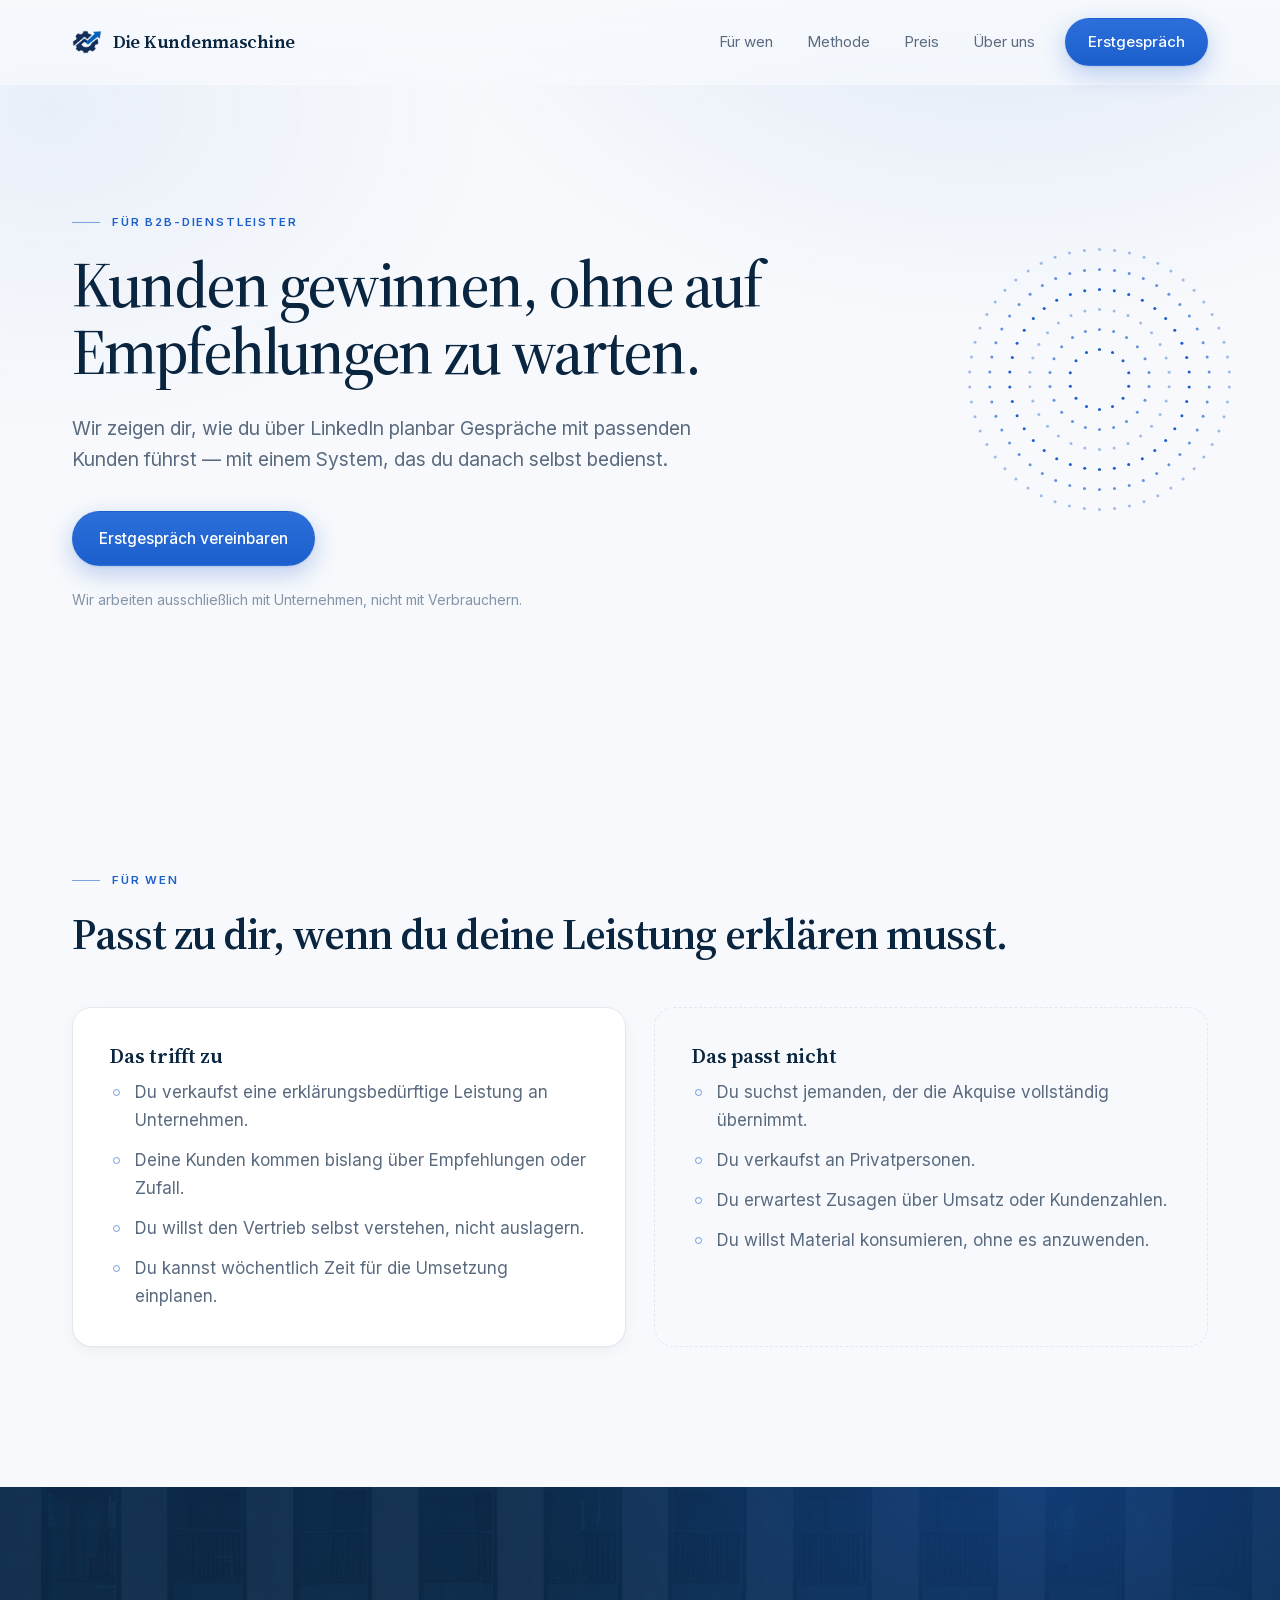
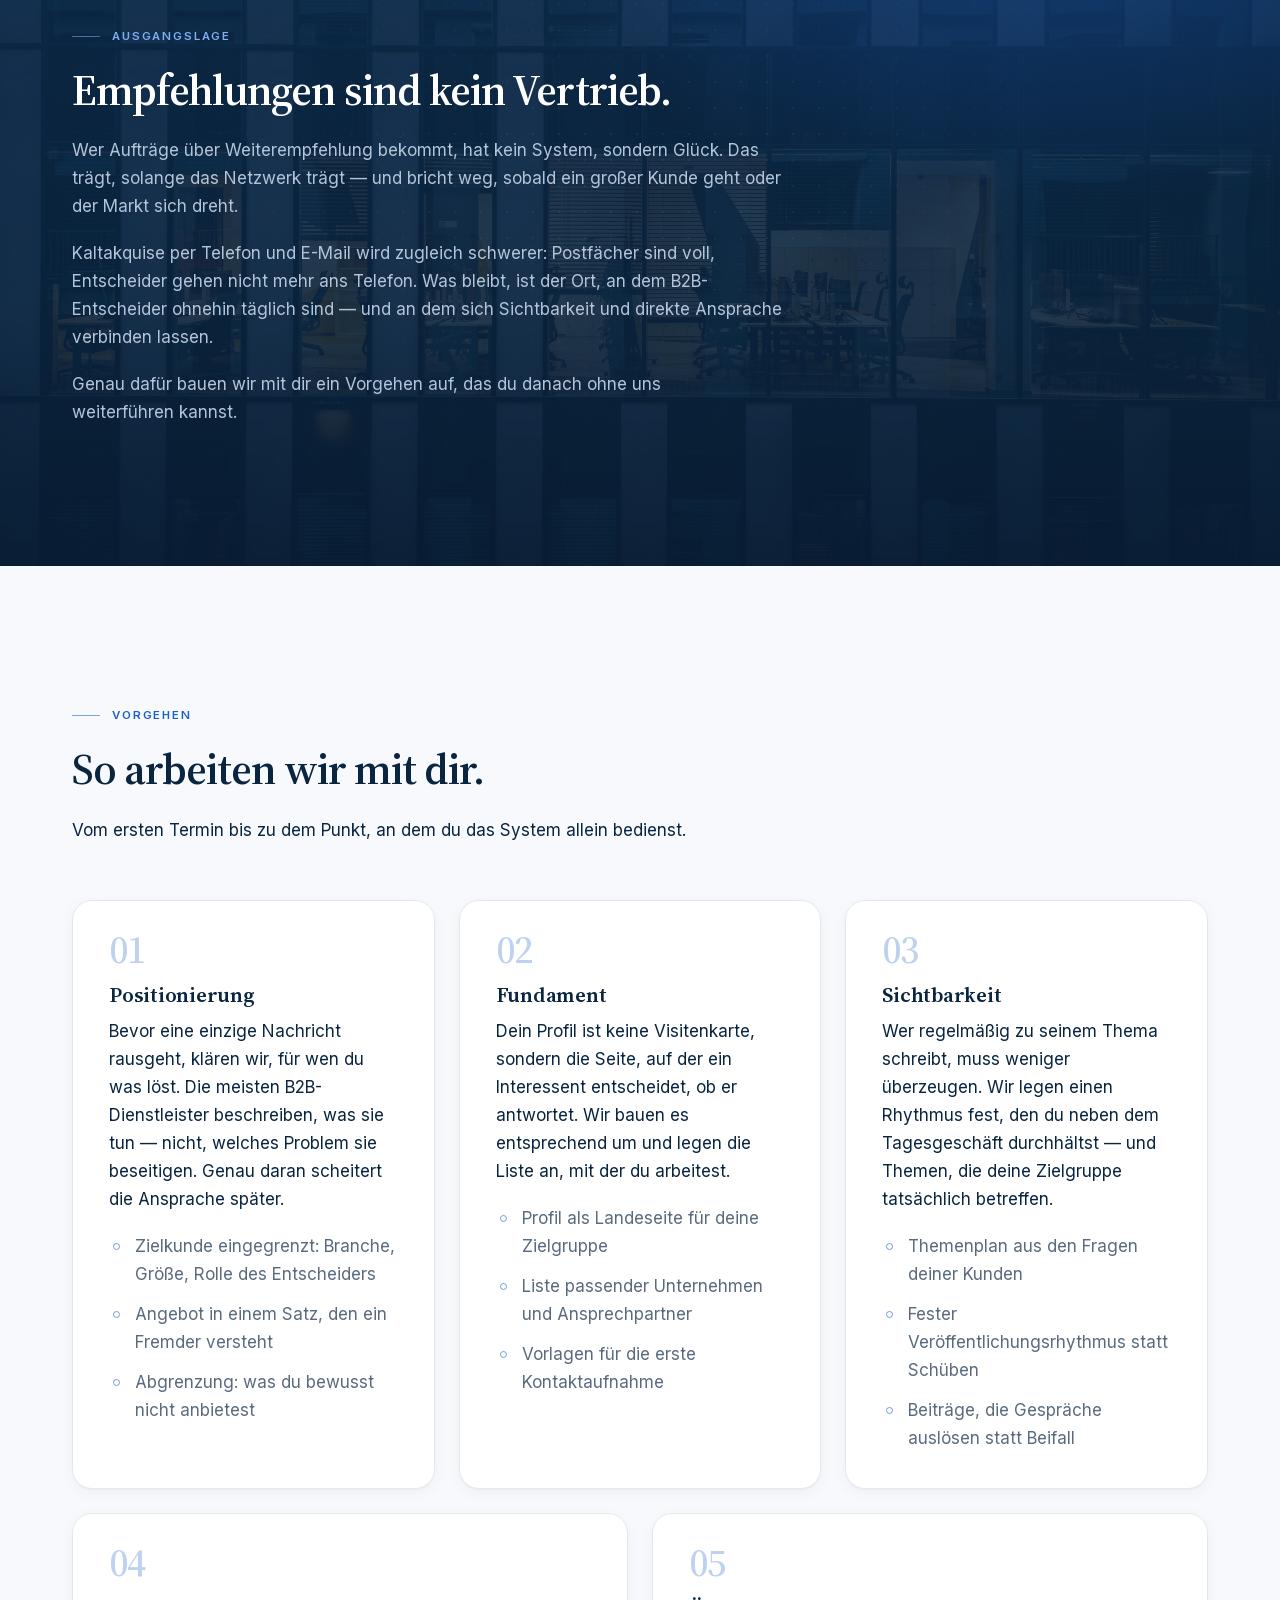
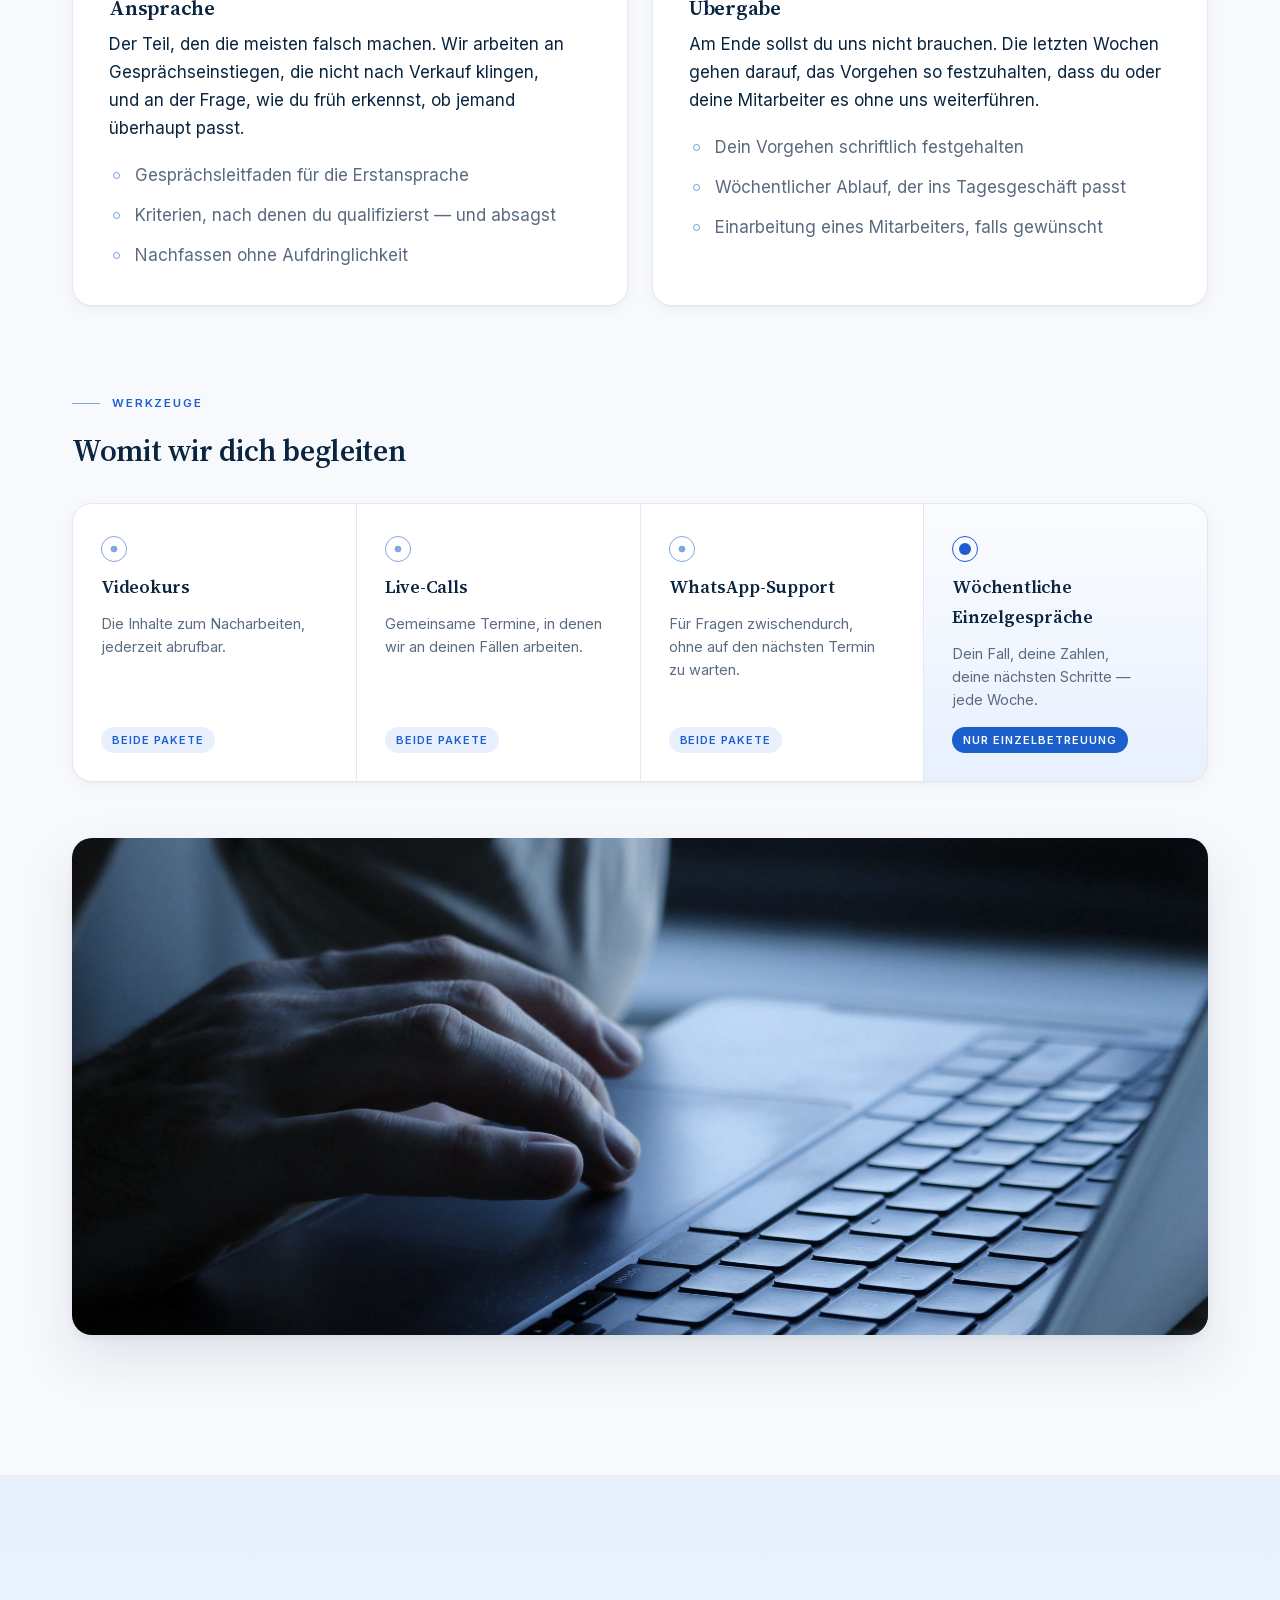
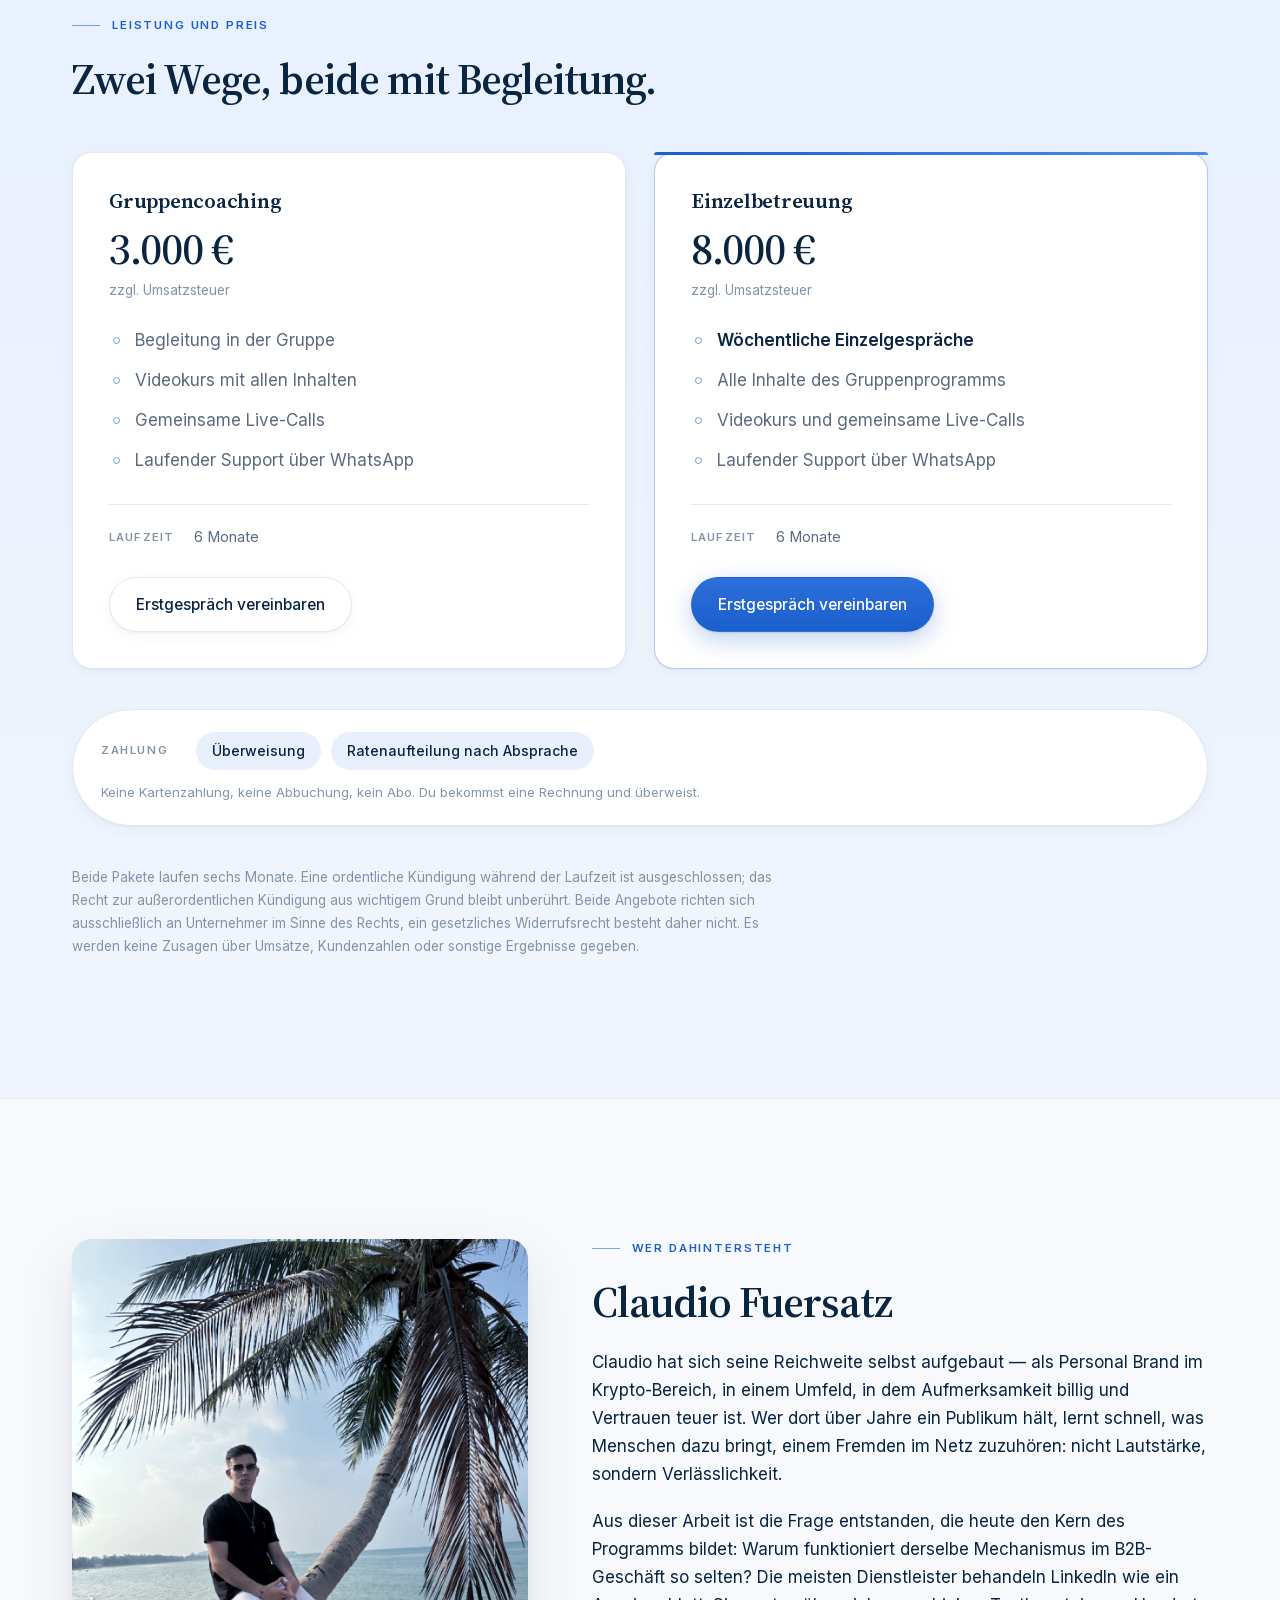
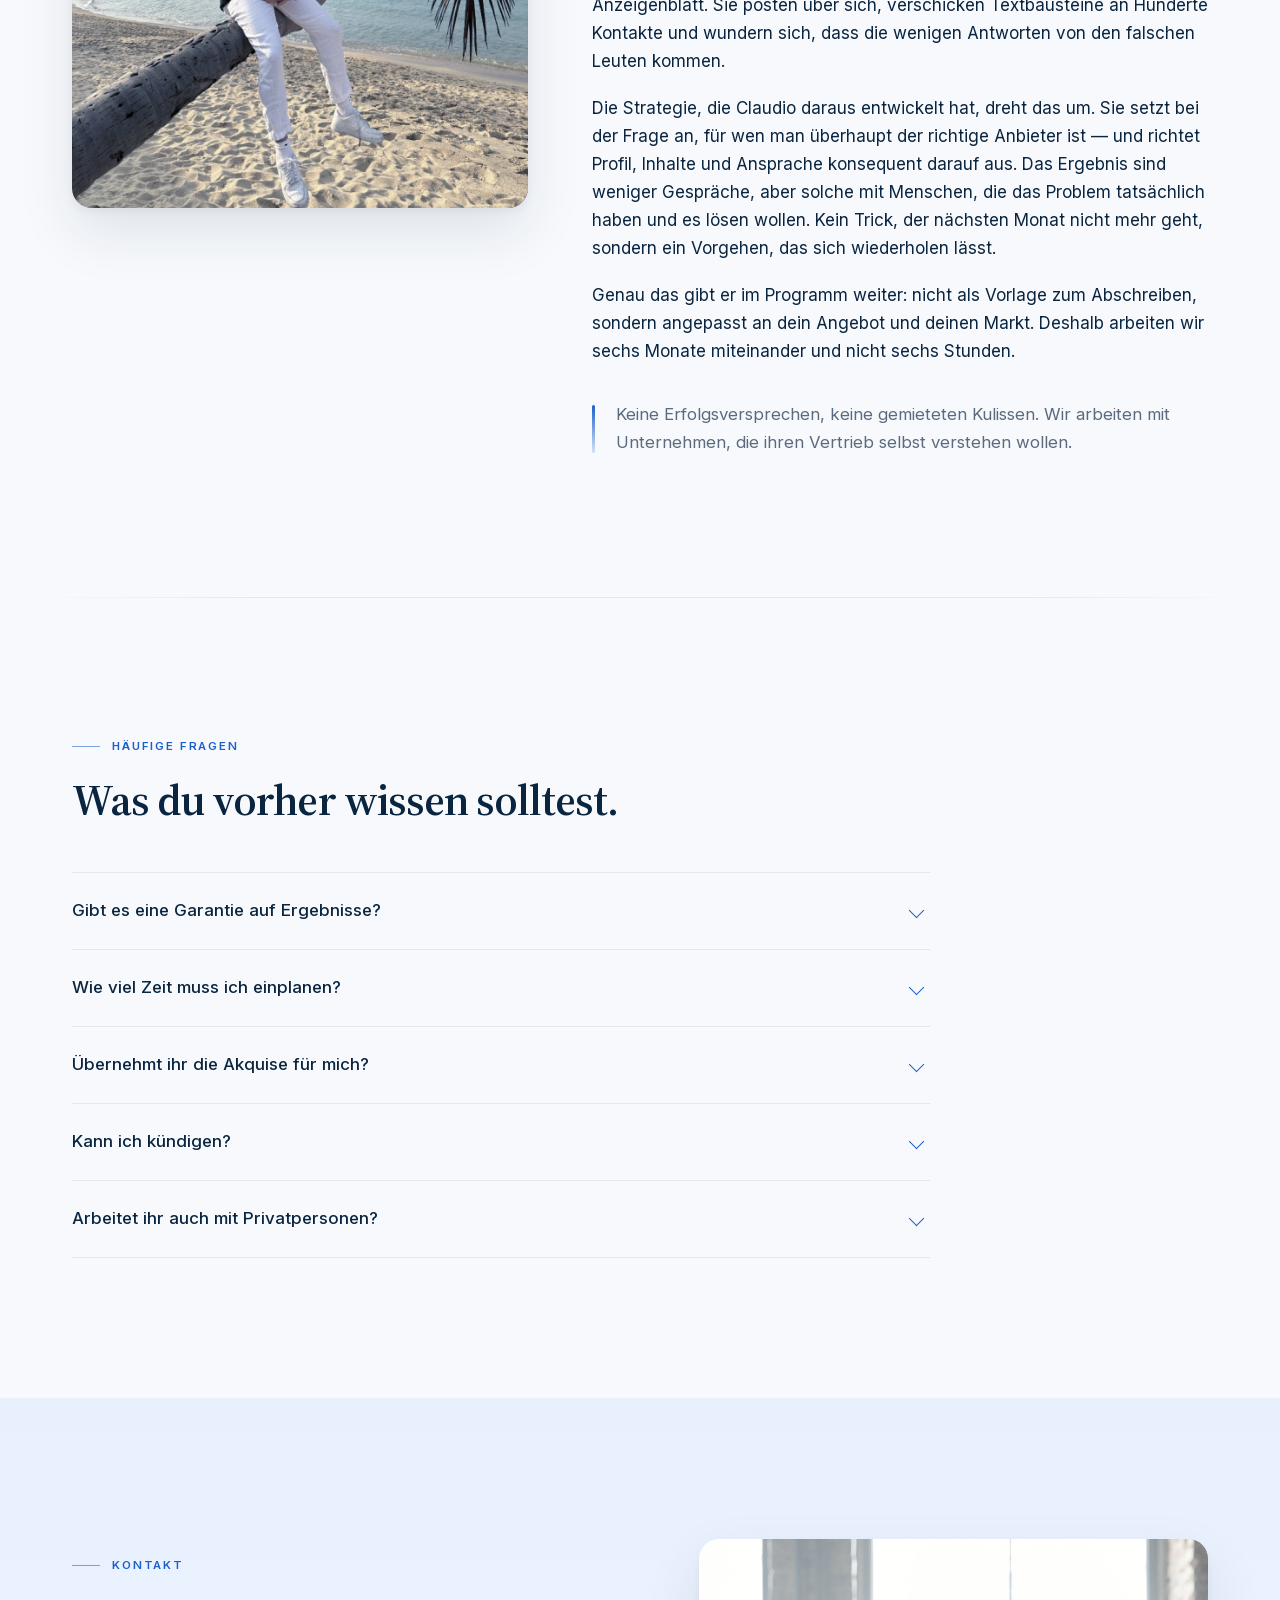
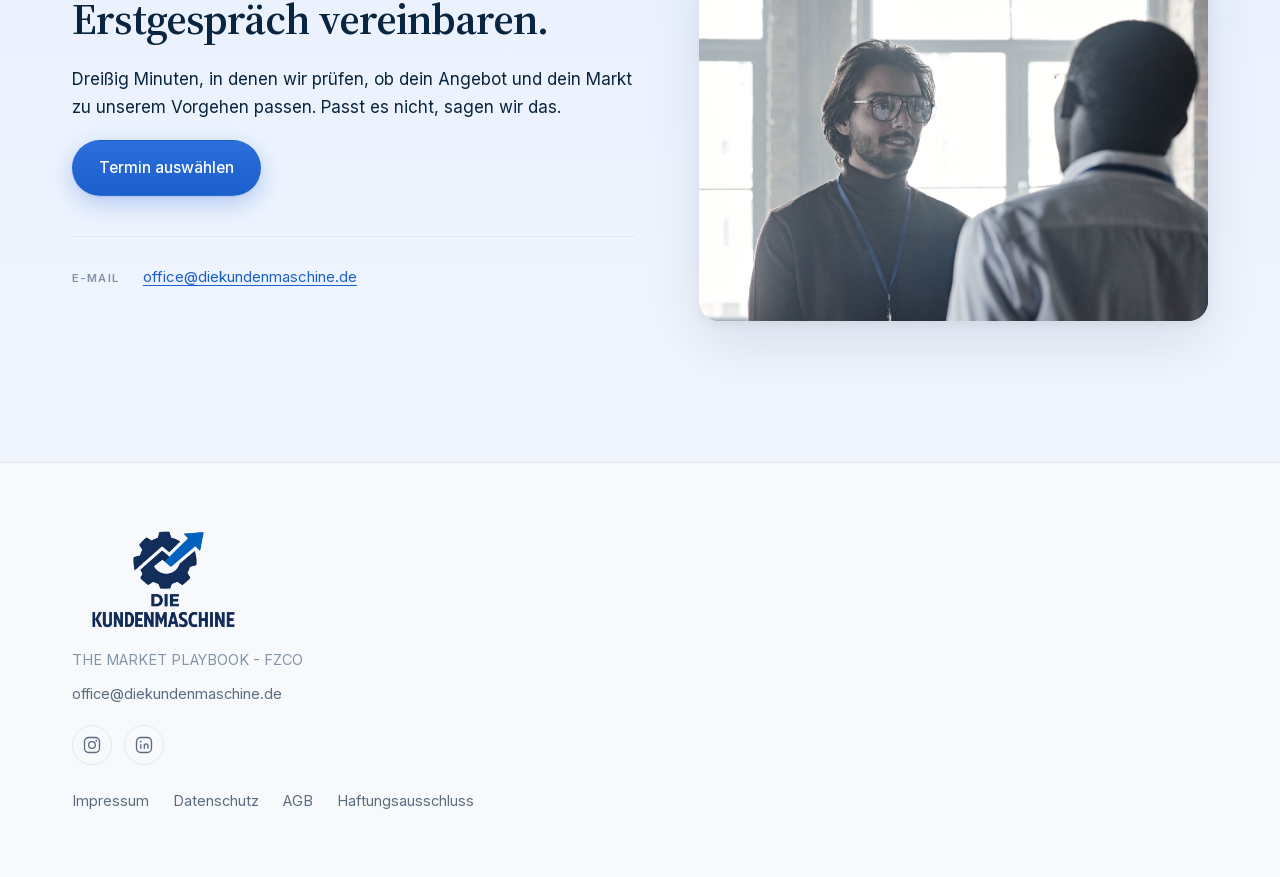
==== commit 9f009b18: "Rechtstraeger auf THE MARKET PLAYBOOK - FZCO umstellen Die 28 Capital Architecture LLC (Wyoming, EIN" ====
--- a/index.html
+++ b/index.html
@@ -336,7 +336,7 @@
 <footer class="fuss">
   <div class="container">
     <img class="fuss__logo" src="assets/img/logo-voll.png" alt="Die Kundenmaschine" width="720" height="404">
-    <p class="fuss__traeger">28 Capital Architecture LLC</p>
+    <p class="fuss__traeger">THE MARKET PLAYBOOK - FZCO</p>
     <p class="fuss__kontakt"><a href="mailto:office@diekundenmaschine.de">office@diekundenmaschine.de</a></p>
     <nav class="fuss__sozial" aria-label="Soziale Netzwerke">
       <a href="https://www.instagram.com/diekundenmaschine/" target="_blank" rel="noopener noreferrer" aria-label="Instagram">
